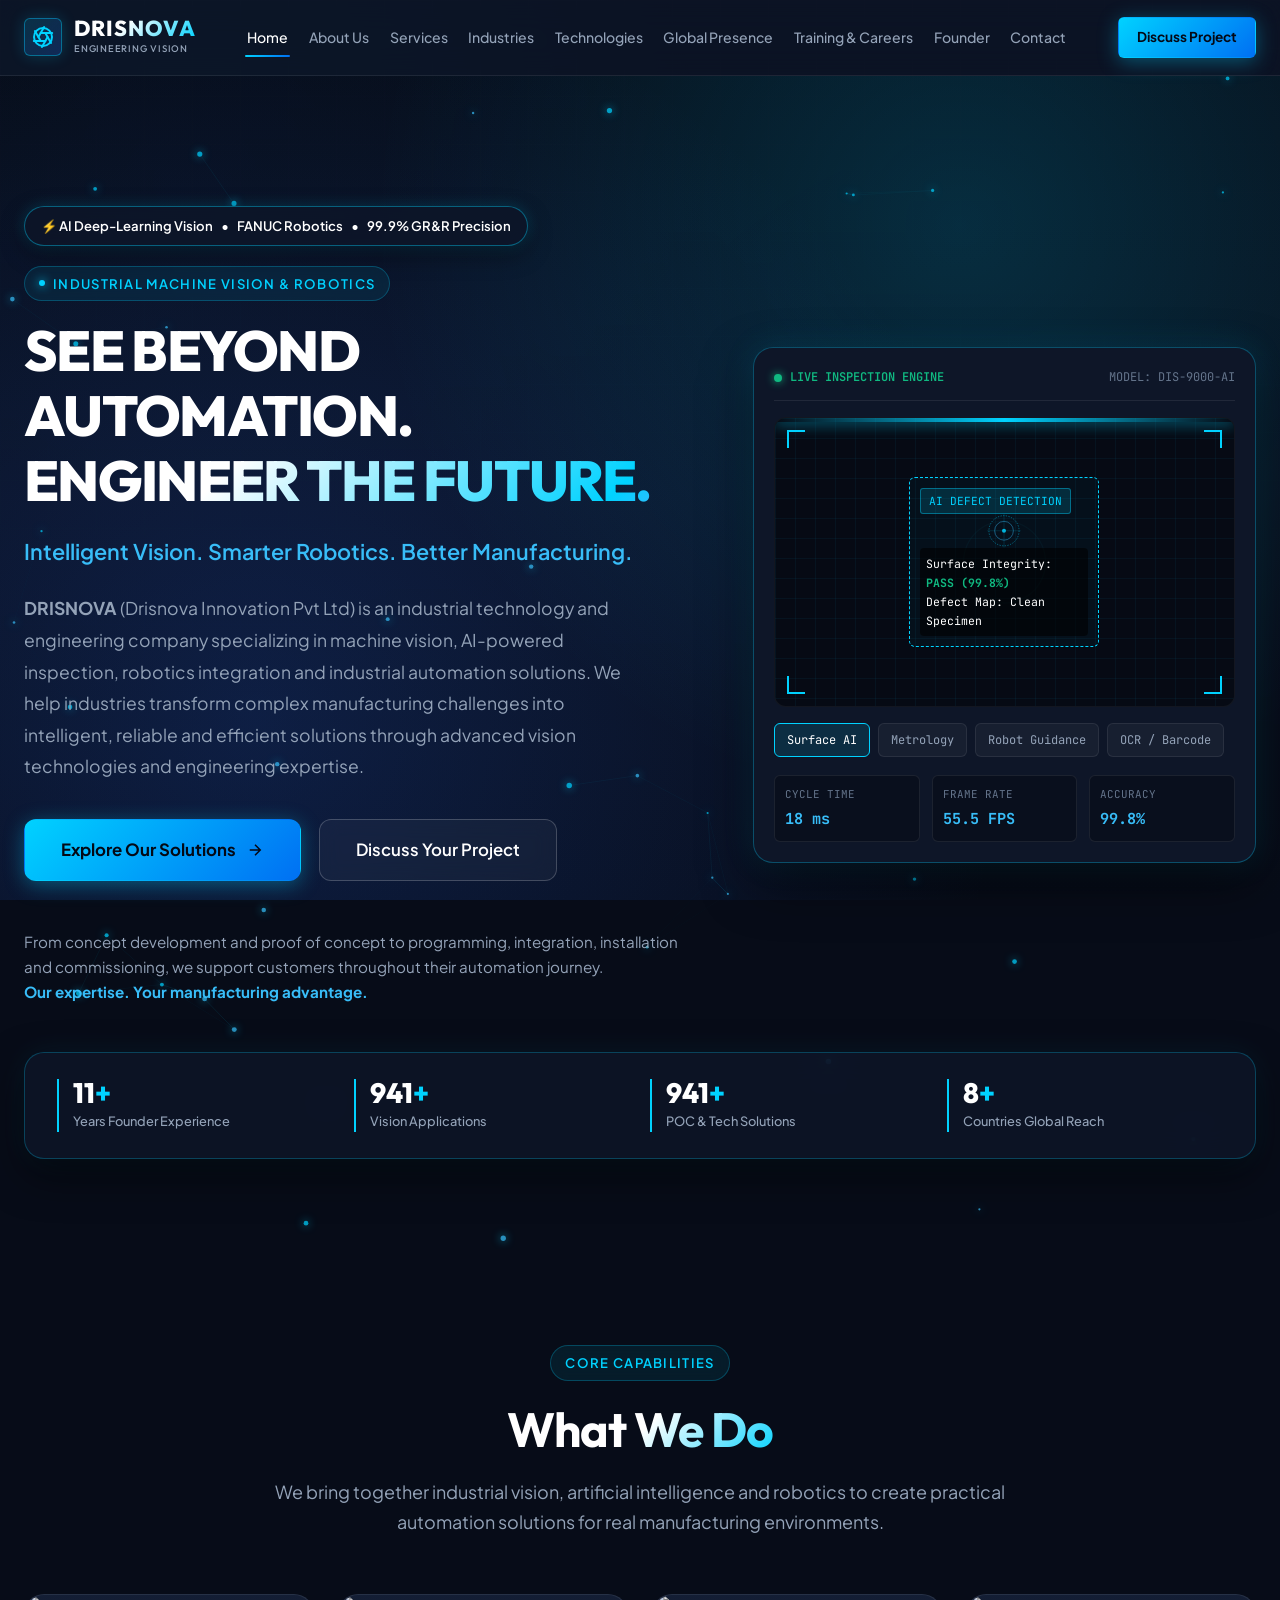
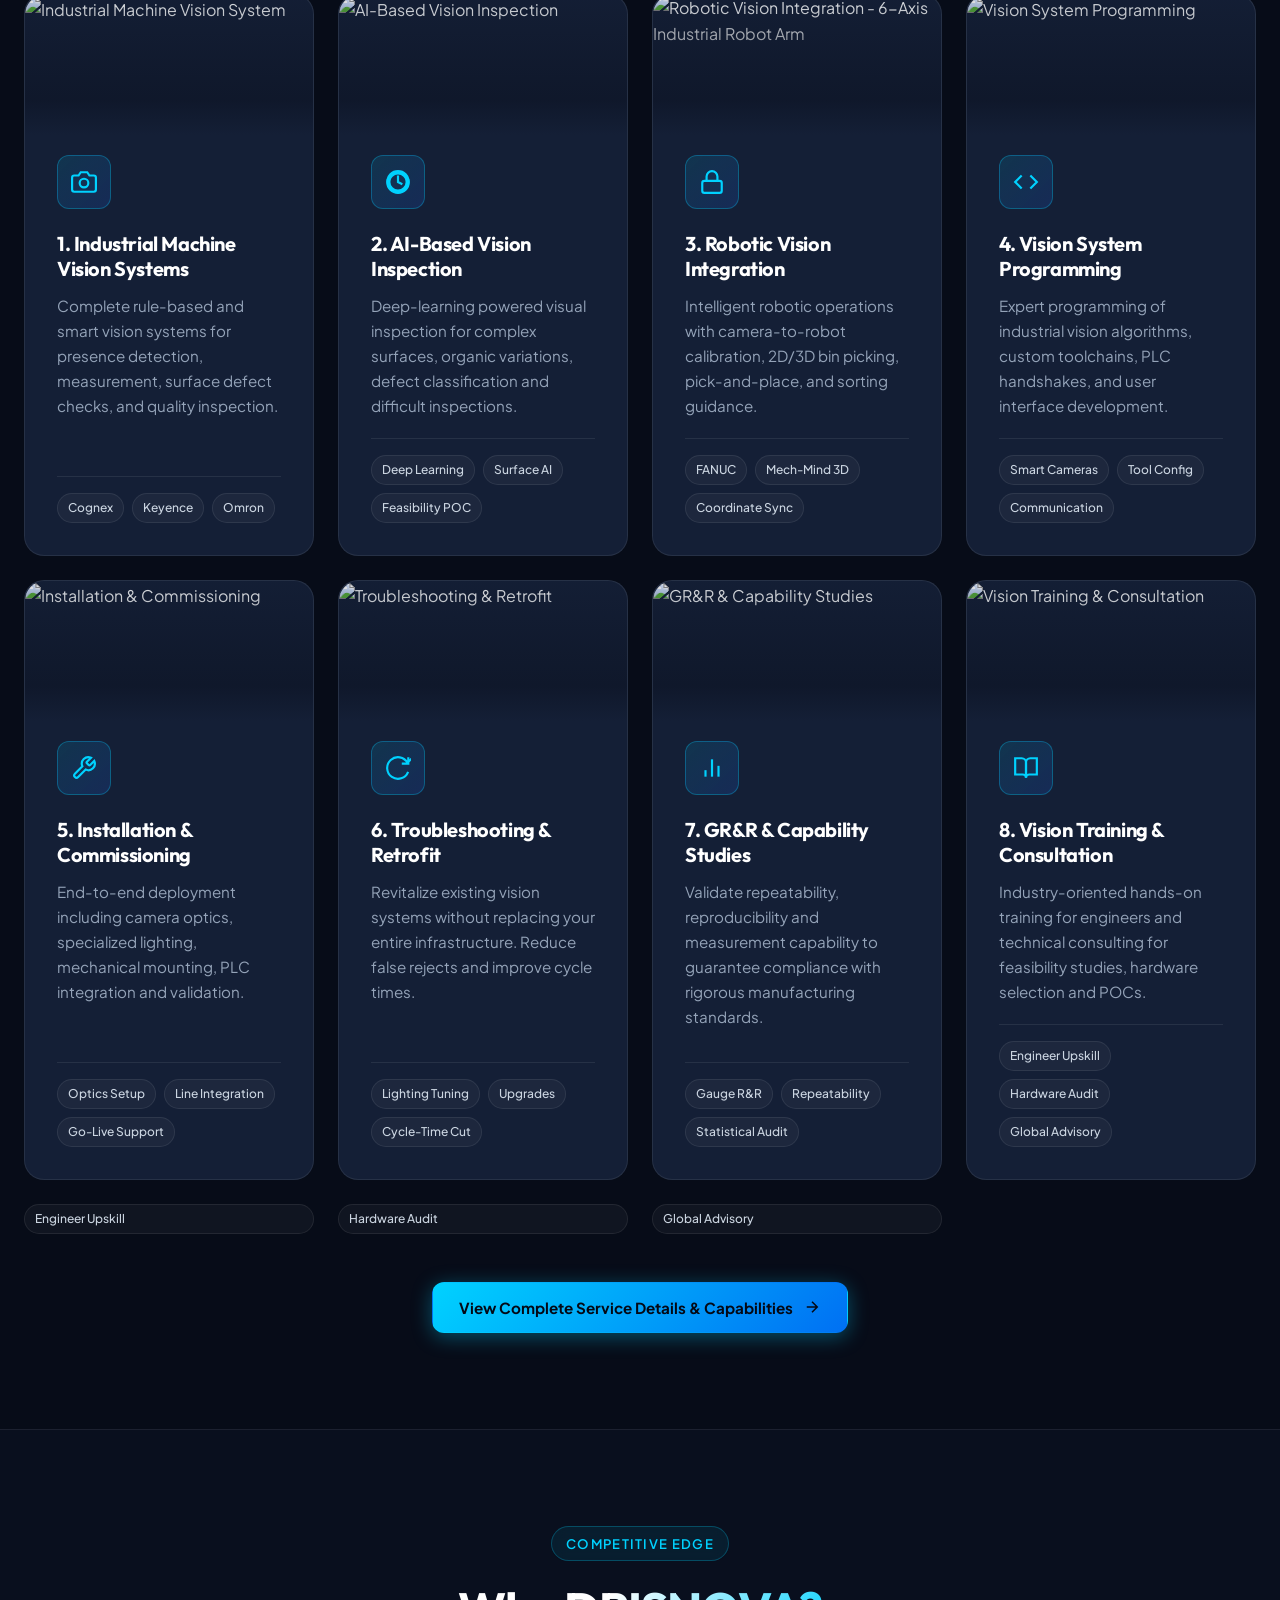
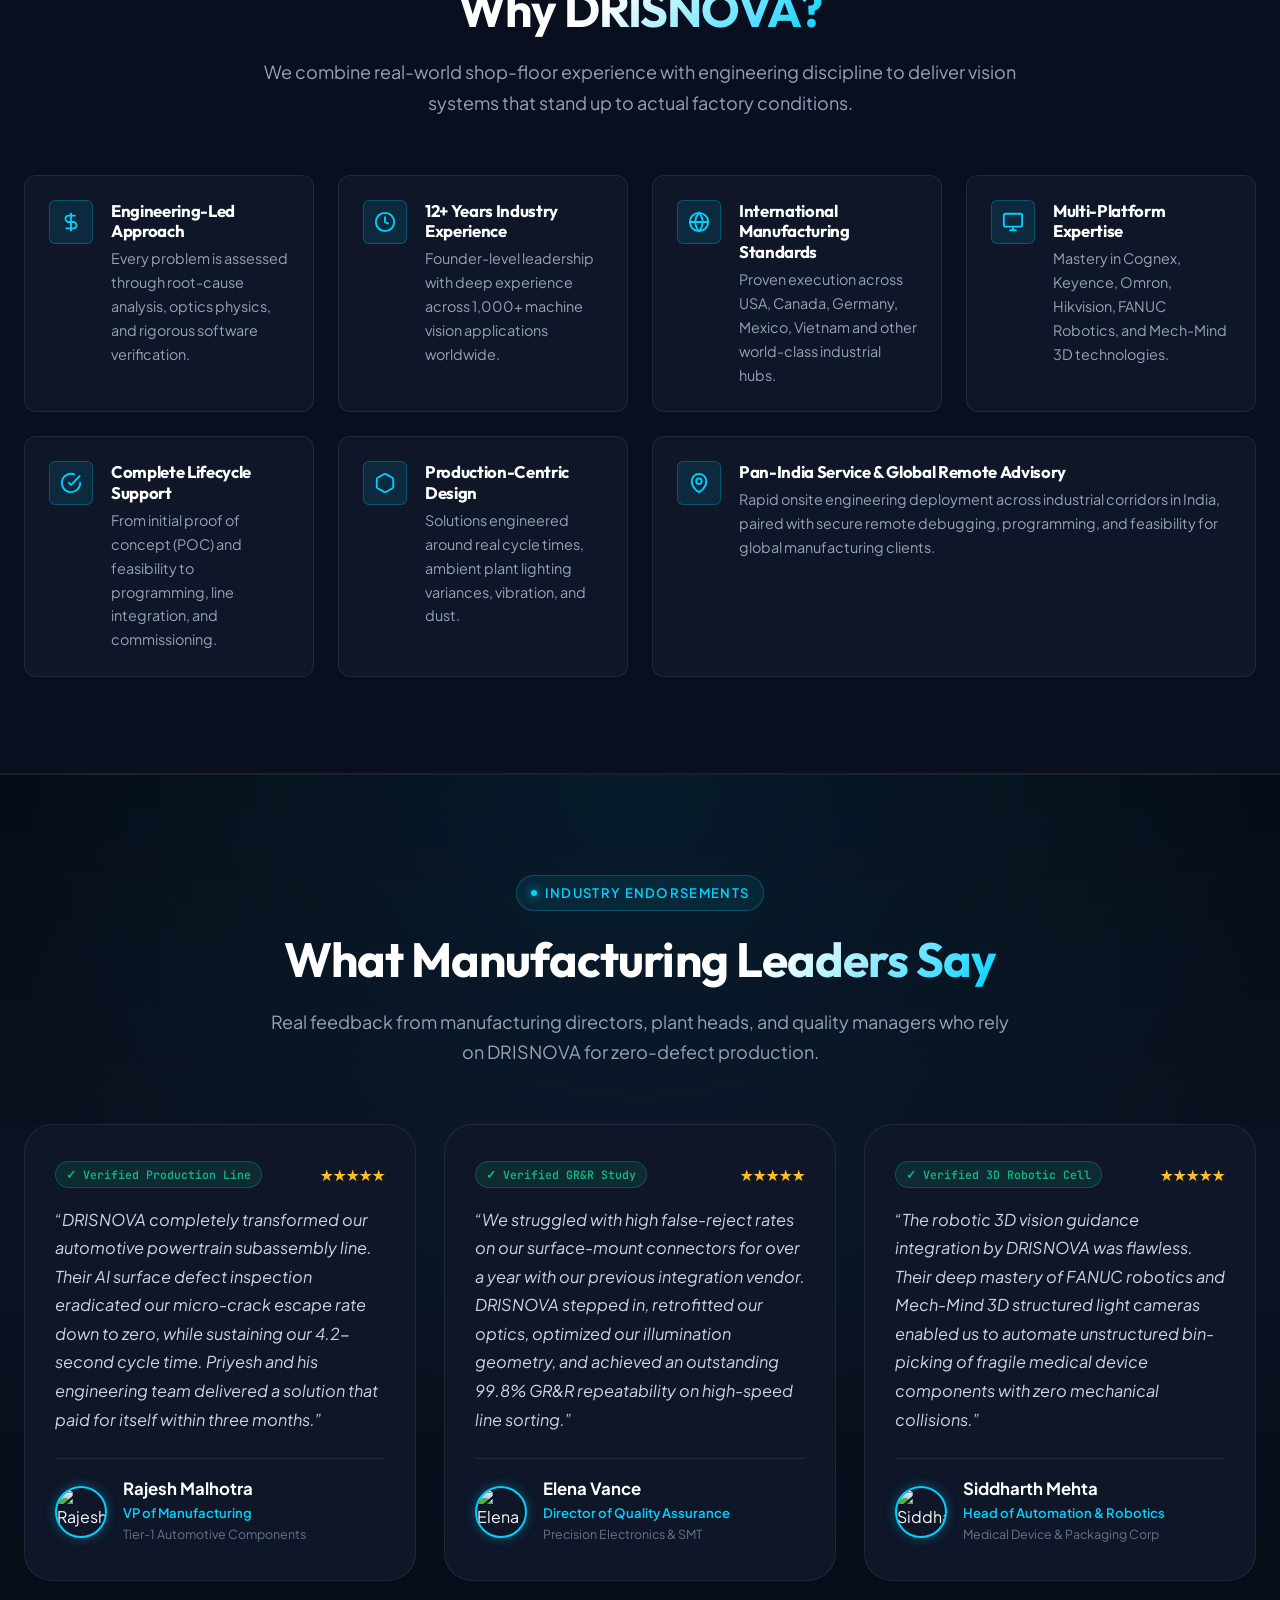
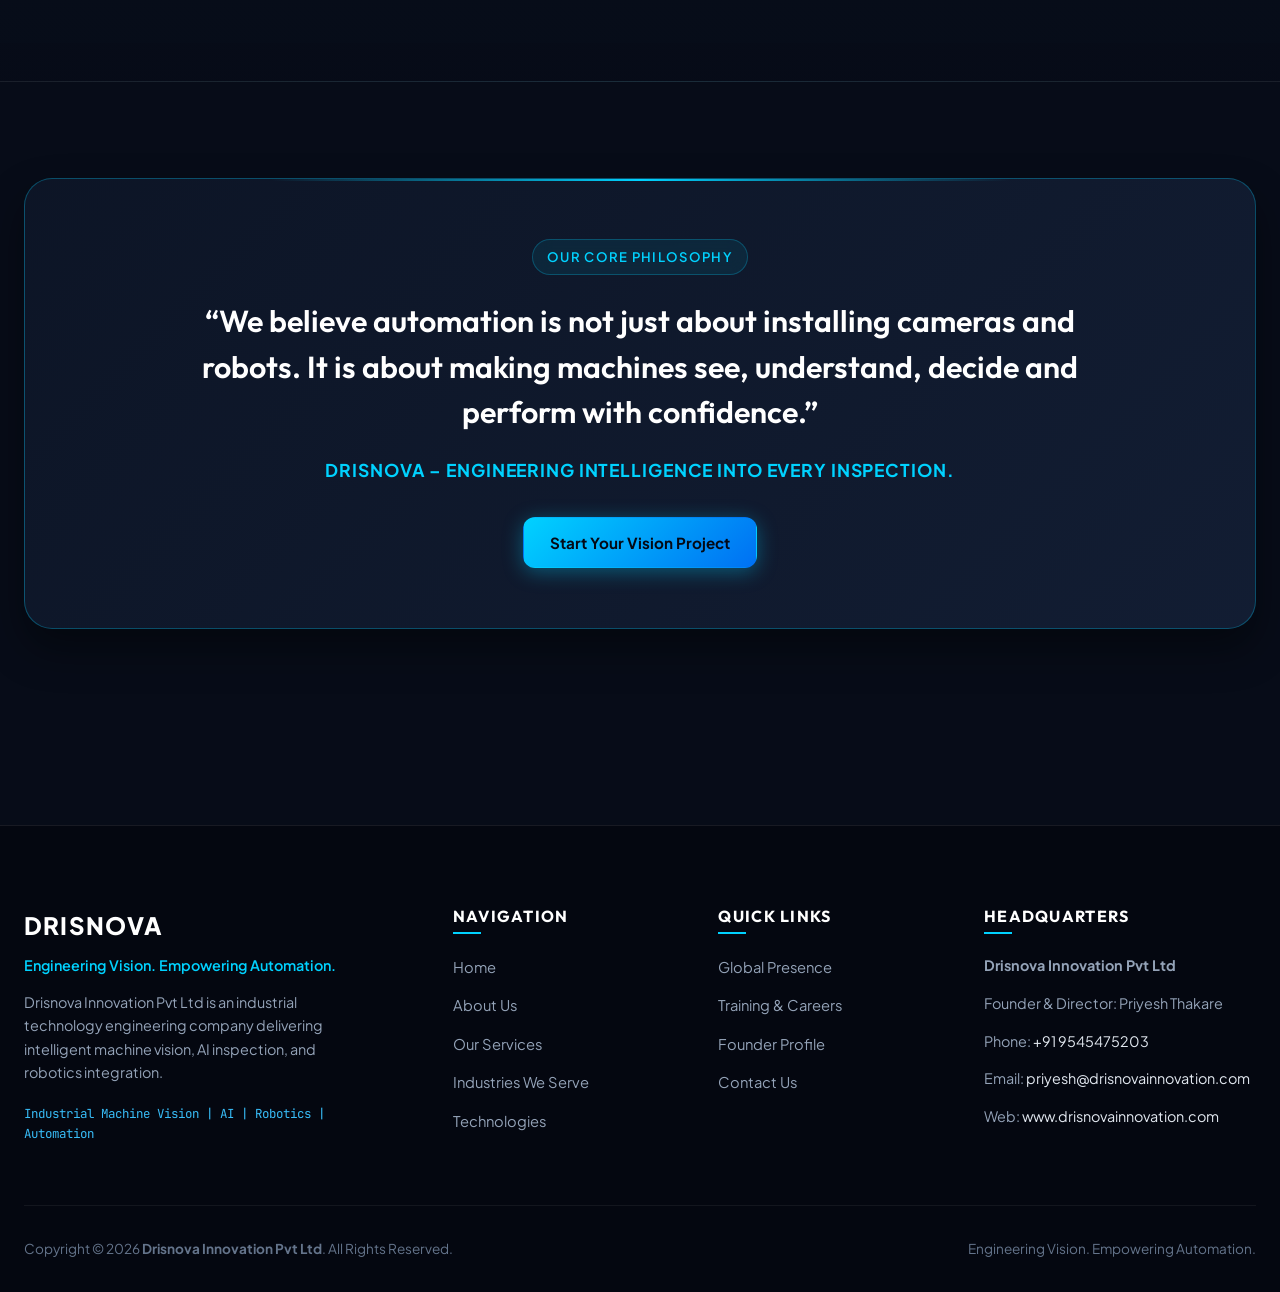
==== index.html @ d4a1c09c "Add authentic 6-axis industrial robot arm imagery to Robotic Vision Integration" ====
<!DOCTYPE html>
<html lang="en">
<head>
  <meta charset="UTF-8">
  <meta name="viewport" content="width=device-width, initial-scale=1.0">
  <title>DRISNOVA | Engineering Vision. Empowering Automation.</title>
  <meta name="description" content="DRISNOVA (Drisnova Innovation Pvt Ltd) is an industrial technology and engineering company delivering intelligent machine vision, AI-powered inspection, and robotics integration solutions.">
  <meta name="keywords" content="Industrial Machine Vision, AI Vision Inspection, Robotics Integration, Industrial Automation, Cognex, Keyence, FANUC, Mech-Mind 3D, GR&R, Drisnova">
  <link rel="stylesheet" href="css/style.css">
  <link rel="icon" type="image/svg+xml" href="data:image/svg+xml,<svg xmlns='http://www.w3.org/2000/svg' viewBox='0 0 24 24' fill='%2300d2ff'><circle cx='12' cy='12' r='4'/><path d='M12 2v3m0 14v3M2 12h3m14 0h3'/></svg>">
</head>
<body>

  <!-- ==================== SITE HEADER ==================== -->
  <header class="site-header">
    <div class="container nav-container">
      <a href="index.html" class="brand-logo" aria-label="DRISNOVA Homepage">
        <div class="brand-icon">
          <!-- Stylized Camera Aperture / Reticle SVG -->
          <svg width="24" height="24" viewBox="0 0 24 24" fill="none" stroke="currentColor" stroke-width="2" stroke-linecap="round" stroke-linejoin="round">
            <circle cx="12" cy="12" r="9"/>
            <path d="m14.31 8 5.74 9.94"/>
            <path d="M9.69 8h11.48"/>
            <path d="m7.38 12 5.74-9.94"/>
            <path d="M9.69 16 3.95 6.06"/>
            <path d="M14.31 16H2.83"/>
            <path d="m16.62 12-5.74 9.94"/>
          </svg>
        </div>
        <div class="brand-text">
          <span class="name">DRISNOVA</span>
          <span class="tagline">Engineering Vision</span>
        </div>
      </a>

      <nav class="nav-links" id="navLinks">
        <a href="index.html" class="nav-link active">Home</a>
        <a href="about.html" class="nav-link">About Us</a>
        <a href="services.html" class="nav-link">Services</a>
        <a href="industries.html" class="nav-link">Industries</a>
        <a href="technologies.html" class="nav-link">Technologies</a>
        <a href="global-presence.html" class="nav-link">Global Presence</a>
        <a href="training-careers.html" class="nav-link">Training & Careers</a>
        <a href="founder.html" class="nav-link">Founder</a>
        <a href="contact.html" class="nav-link">Contact</a>
      </nav>

      <div class="nav-actions">
        <a href="contact.html" class="btn btn-primary btn-sm">Discuss Project</a>
        <button class="mobile-menu-toggle" aria-label="Toggle navigation menu">
          <svg width="24" height="24" viewBox="0 0 24 24" fill="none" stroke="currentColor" stroke-width="2">
            <line x1="3" y1="12" x2="21" y2="12"></line>
            <line x1="3" y1="6" x2="21" y2="6"></line>
            <line x1="3" y1="18" x2="21" y2="18"></line>
          </svg>
        </button>
      </div>
    </div>
  </header>

  <!-- ==================== HERO SECTION ==================== -->
  <section class="hero-section">
    <!-- Interactive Ambient Canvas Background -->
    <canvas id="ambientCanvas" class="ambient-canvas"></canvas>

    <div class="container">
      <div class="hero-wrapper">
        <div class="hero-content">
          <div class="floating-tech-pill">
            <span>⚡ AI Deep-Learning Vision</span> &bull; <span>FANUC Robotics</span> &bull; <span>99.9% GR&R Precision</span>
          </div>

          <div class="section-badge">
            <span class="dot"></span> Industrial Machine Vision & Robotics
          </div>
          
          <h1 class="hero-lead-title">
            SEE BEYOND AUTOMATION.
            <span class="gradient-text">ENGINEER THE FUTURE.</span>
          </h1>

          <div class="hero-tagline-sub">
            Intelligent Vision. Smarter Robotics. Better Manufacturing.
          </div>

          <p class="hero-description">
            <strong>DRISNOVA</strong> (Drisnova Innovation Pvt Ltd) is an industrial technology and engineering company specializing in machine vision, AI-powered inspection, robotics integration and industrial automation solutions.
            We help industries transform complex manufacturing challenges into intelligent, reliable and efficient solutions through advanced vision technologies and engineering expertise.
          </p>

          <div class="hero-cta-group">
            <a href="services.html" class="btn btn-primary btn-lg">
              Explore Our Solutions
              <svg width="18" height="18" viewBox="0 0 24 24" fill="none" stroke="currentColor" stroke-width="2"><path d="M5 12h14M12 5l7 7-7 7"/></svg>
            </a>
            <a href="contact.html" class="btn btn-outline btn-lg">
              Discuss Your Project
            </a>
          </div>

          <p style="font-size: 0.95rem; color: #94a3b8;">
            From concept development and proof of concept to programming, integration, installation and commissioning, we support customers throughout their automation journey.
            <br><strong style="color: #38bdf8;">Our expertise. Your manufacturing advantage.</strong>
          </p>
        </div>

        <!-- Interactive Machine Vision HUD -->
        <div class="vision-hud-card">
          <div class="hud-topbar">
            <div class="hud-indicator">
              <span class="hud-blink-dot"></span> LIVE INSPECTION ENGINE
            </div>
            <div class="hud-meta">MODEL: DIS-9000-AI</div>
          </div>

          <div class="hud-viewport">
            <div class="hud-scanline"></div>
            <div class="hud-crosshair"></div>
            <div class="corner-bracket corner-tl"></div>
            <div class="corner-bracket corner-tr"></div>
            <div class="corner-bracket corner-bl"></div>
            <div class="corner-bracket corner-br"></div>

            <div class="hud-target-box" id="hudTargetBox">
              <div class="hud-target-label" id="hudTargetLabel">AI DEFECT DETECTION</div>
              
              <!-- Center Reticle Graphic -->
              <svg width="60" height="60" viewBox="0 0 100 100" style="margin: auto; opacity: 0.85;">
                <circle cx="50" cy="50" r="45" stroke="#00d2ff" stroke-width="1.5" stroke-dasharray="4 4" fill="none" />
                <circle cx="50" cy="50" r="28" stroke="#38bdf8" stroke-width="1.5" fill="none" />
                <circle cx="50" cy="50" r="6" fill="#00d2ff" />
                <line x1="50" y1="0" x2="50" y2="100" stroke="#00d2ff" stroke-width="1" stroke-opacity="0.5" />
                <line x1="0" y1="50" x2="100" y2="50" stroke="#00d2ff" stroke-width="1" stroke-opacity="0.5" />
              </svg>

              <div class="hud-target-readout" id="hudTargetReadout">
                Surface Integrity: <span class="status-pass">PASS (99.8%)</span><br>
                Defect Map: Clean Specimen
              </div>
            </div>
          </div>

          <!-- Interactive Mode Switcher -->
          <div class="hud-controls">
            <button class="hud-btn active" data-mode="defect">Surface AI</button>
            <button class="hud-btn" data-mode="dimension">Metrology</button>
            <button class="hud-btn" data-mode="robot">Robot Guidance</button>
            <button class="hud-btn" data-mode="ocr">OCR / Barcode</button>
          </div>

          <div class="hud-metrics-row">
            <div class="hud-metric-box">
              <div class="hud-metric-name">Cycle Time</div>
              <div class="hud-metric-val" id="hudMetricVal1">18 ms</div>
            </div>
            <div class="hud-metric-box">
              <div class="hud-metric-name">Frame Rate</div>
              <div class="hud-metric-val" id="hudMetricVal2">55.5 FPS</div>
            </div>
            <div class="hud-metric-box">
              <div class="hud-metric-name">Accuracy</div>
              <div class="hud-metric-val" id="hudMetricVal3">99.8%</div>
            </div>
          </div>
        </div>
      </div>

      <!-- Hero Stats Bar with Live Counter Animation -->
      <div class="hero-stats-strip">
        <div class="stat-item">
          <div class="stat-number" data-target="12" data-suffix="+">12<span>+</span></div>
          <div class="stat-label">Years Founder Experience</div>
        </div>
        <div class="stat-item">
          <div class="stat-number" data-target="1000" data-suffix="+">1000<span>+</span></div>
          <div class="stat-label">Vision Applications</div>
        </div>
        <div class="stat-item">
          <div class="stat-number" data-target="1000" data-suffix="+">1000<span>+</span></div>
          <div class="stat-label">POC & Tech Solutions</div>
        </div>
        <div class="stat-item">
          <div class="stat-number" data-target="9" data-suffix="+">9<span>+</span></div>
          <div class="stat-label">Countries Global Reach</div>
        </div>
      </div>
    </div>
  </section>

  <!-- ==================== WHAT WE DO ==================== -->
  <section class="section" id="capabilities">
    <div class="container">
      <div class="section-header text-center">
        <div class="section-badge">Core Capabilities</div>
        <h2 class="section-title">What <span class="highlight">We Do</span></h2>
        <p class="section-subtitle">
          We bring together industrial vision, artificial intelligence and robotics to create practical automation solutions for real manufacturing environments.
        </p>
      </div>

      <div class="grid-4">
        <!-- 1 -->
        <div class="card">
          <div class="card-media-banner">
            <img src="https://images.unsplash.com/photo-1581092160607-ee22621dd758?auto=format&fit=crop&w=800&q=80" alt="Industrial Machine Vision System" loading="lazy">
          </div>
          <div class="card-icon-wrapper">
            <svg width="26" height="26" viewBox="0 0 24 24" fill="none" stroke="currentColor" stroke-width="2"><path d="M23 19a2 2 0 0 1-2 2H3a2 2 0 0 1-2-2V8a2 2 0 0 1 2-2h4l2-3h6l2 3h4a2 2 0 0 1 2 2z"/><circle cx="12" cy="13" r="4"/></svg>
          </div>
          <h3 class="card-title">1. Industrial Machine Vision Systems</h3>
          <p class="card-description">
            Complete rule-based and smart vision systems for presence detection, measurement, surface defect checks, and quality inspection.
          </p>
          <div class="capability-tags">
            <span class="capability-tag">Cognex</span>
            <span class="capability-tag">Keyence</span>
            <span class="capability-tag">Omron</span>
          </div>
        </div>

        <!-- 2 -->
        <div class="card">
          <div class="card-media-banner">
            <img src="https://images.unsplash.com/photo-1518770660439-4636190af475?auto=format&fit=crop&w=800&q=80" alt="AI-Based Vision Inspection" loading="lazy">
          </div>
          <div class="card-icon-wrapper">
            <svg width="26" height="26" viewBox="0 0 24 24" fill="none" stroke="currentColor" stroke-width="2"><path d="M12 2a10 10 0 1 0 10 10A10 10 0 0 0 12 2zm0 18a8 8 0 1 1 8-8 8 8 0 0 1-8 8z"/><path d="M12 6v6l4 2"/></svg>
          </div>
          <h3 class="card-title">2. AI-Based Vision Inspection</h3>
          <p class="card-description">
            Deep-learning powered visual inspection for complex surfaces, organic variations, defect classification and difficult inspections.
          </p>
          <div class="capability-tags">
            <span class="capability-tag">Deep Learning</span>
            <span class="capability-tag">Surface AI</span>
            <span class="capability-tag">Feasibility POC</span>
          </div>
        </div>

        <!-- 3 -->
        <div class="card">
          <div class="card-media-banner">
            <img src="https://images.unsplash.com/photo-1712238107666-e3fd2d94cd05?auto=format&fit=crop&w=800&h=450&q=80" alt="Robotic Vision Integration - 6-Axis Industrial Robot Arm" loading="lazy">
          </div>
          <div class="card-icon-wrapper">
            <svg width="26" height="26" viewBox="0 0 24 24" fill="none" stroke="currentColor" stroke-width="2"><rect x="3" y="11" width="18" height="11" rx="2" ry="2"/><path d="M7 11V7a5 5 0 0 1 10 0v4"/></svg>
          </div>
          <h3 class="card-title">3. Robotic Vision Integration</h3>
          <p class="card-description">
            Intelligent robotic operations with camera-to-robot calibration, 2D/3D bin picking, pick-and-place, and sorting guidance.
          </p>
          <div class="capability-tags">
            <span class="capability-tag">FANUC</span>
            <span class="capability-tag">Mech-Mind 3D</span>
            <span class="capability-tag">Coordinate Sync</span>
          </div>
        </div>

        <!-- 4 -->
        <div class="card">
          <div class="card-media-banner">
            <img src="https://images.unsplash.com/photo-1526374965328-7f61d4dc18c5?auto=format&fit=crop&w=800&q=80" alt="Vision System Programming" loading="lazy">
          </div>
          <div class="card-icon-wrapper">
            <svg width="26" height="26" viewBox="0 0 24 24" fill="none" stroke="currentColor" stroke-width="2"><polyline points="16 18 22 12 16 6"/><polyline points="8 6 2 12 8 18"/></svg>
          </div>
          <h3 class="card-title">4. Vision System Programming</h3>
          <p class="card-description">
            Expert programming of industrial vision algorithms, custom toolchains, PLC handshakes, and user interface development.
          </p>
          <div class="capability-tags">
            <span class="capability-tag">Smart Cameras</span>
            <span class="capability-tag">Tool Config</span>
            <span class="capability-tag">Communication</span>
          </div>
        </div>

        <!-- 5 -->
        <div class="card">
          <div class="card-media-banner">
            <img src="https://images.unsplash.com/photo-1581092580497-e0d23cbdf1dc?auto=format&fit=crop&w=800&q=80" alt="Installation & Commissioning" loading="lazy">
          </div>
          <div class="card-icon-wrapper">
            <svg width="26" height="26" viewBox="0 0 24 24" fill="none" stroke="currentColor" stroke-width="2"><path d="M14.7 6.3a1 1 0 0 0 0 1.4l1.6 1.6a1 1 0 0 0 1.4 0l3.77-3.77a6 6 0 0 1-7.94 7.94l-6.91 6.91a2.12 2.12 0 0 1-3-3l6.91-6.91a6 6 0 0 1 7.94-7.94l-3.76 3.76z"/></svg>
          </div>
          <h3 class="card-title">5. Installation & Commissioning</h3>
          <p class="card-description">
            End-to-end deployment including camera optics, specialized lighting, mechanical mounting, PLC integration and validation.
          </p>
          <div class="capability-tags">
            <span class="capability-tag">Optics Setup</span>
            <span class="capability-tag">Line Integration</span>
            <span class="capability-tag">Go-Live Support</span>
          </div>
        </div>

        <!-- 6 -->
        <div class="card">
          <div class="card-media-banner">
            <img src="https://images.unsplash.com/photo-1581091226825-a6a2a5aee158?auto=format&fit=crop&w=800&q=80" alt="Troubleshooting & Retrofit" loading="lazy">
          </div>
          <div class="card-icon-wrapper">
            <svg width="26" height="26" viewBox="0 0 24 24" fill="none" stroke="currentColor" stroke-width="2"><path d="M21.5 2v6h-6M21.34 15.57a10 10 0 1 1-.57-8.38l5.67-5.67"/></svg>
          </div>
          <h3 class="card-title">6. Troubleshooting & Retrofit</h3>
          <p class="card-description">
            Revitalize existing vision systems without replacing your entire infrastructure. Reduce false rejects and improve cycle times.
          </p>
          <div class="capability-tags">
            <span class="capability-tag">Lighting Tuning</span>
            <span class="capability-tag">Upgrades</span>
            <span class="capability-tag">Cycle-Time Cut</span>
          </div>
        </div>

        <!-- 7 -->
        <div class="card">
          <div class="card-media-banner">
            <img src="https://images.unsplash.com/photo-1581092160607-ee22621dd758?auto=format&fit=crop&w=800&q=80" alt="GR&R & Capability Studies" loading="lazy">
          </div>
          <div class="card-icon-wrapper">
            <svg width="26" height="26" viewBox="0 0 24 24" fill="none" stroke="currentColor" stroke-width="2"><line x1="18" y1="20" x2="18" y2="10"/><line x1="12" y1="20" x2="12" y2="4"/><line x1="6" y1="20" x2="6" y2="14"/></svg>
          </div>
          <h3 class="card-title">7. GR&R & Capability Studies</h3>
          <p class="card-description">
            Validate repeatability, reproducibility and measurement capability to guarantee compliance with rigorous manufacturing standards.
          </p>
          <div class="capability-tags">
            <span class="capability-tag">Gauge R&R</span>
            <span class="capability-tag">Repeatability</span>
            <span class="capability-tag">Statistical Audit</span>
          </div>
        </div>

        <!-- 8 -->
        <div class="card">
          <div class="card-media-banner">
            <img src="https://images.unsplash.com/photo-1518770660439-4636190af475?auto=format&fit=crop&w=800&q=80" alt="Vision Training & Consultation" loading="lazy">
          </div>
          <div class="card-icon-wrapper">
            <svg width="26" height="26" viewBox="0 0 24 24" fill="none" stroke="currentColor" stroke-width="2"><path d="M2 3h6a4 4 0 0 1 4 4v14a3 3 0 0 0-3-3H2z"/><path d="M22 3h-6a4 4 0 0 0-4 4v14a3 3 0 0 1 3-3h7z"/></svg>
          </div>
          <h3 class="card-title">8. Vision Training & Consultation</h3>
          <p class="card-description">
            Industry-oriented hands-on training for engineers and technical consulting for feasibility studies, hardware selection and POCs.
          </p>
          <div class="capability-tags">
            <span class="capability-tag">Engineer Upskill</span>
            <span class="capability-tag">Hardware Audit</span>
            <span class="capability-tag">Global Advisory</span>
          </div>
        </div>
            <span class="capability-tag">Engineer Upskill</span>
            <span class="capability-tag">Hardware Audit</span>
            <span class="capability-tag">Global Advisory</span>
          </div>
        </div>
      </div>

      <div style="text-align: center; margin-top: 48px;">
        <a href="services.html" class="btn btn-primary">
          View Complete Service Details & Capabilities
          <svg width="18" height="18" viewBox="0 0 24 24" fill="none" stroke="currentColor" stroke-width="2"><path d="M5 12h14M12 5l7 7-7 7"/></svg>
        </a>
      </div>
    </div>
  </section>

  <!-- ==================== WHY DRISNOVA ==================== -->
  <section class="section" style="background: rgba(14, 22, 40, 0.4); border-top: 1px solid var(--border-subtle); border-bottom: 1px solid var(--border-subtle);">
    <div class="container">
      <div class="section-header text-center">
        <div class="section-badge">Competitive Edge</div>
        <h2 class="section-title">Why <span class="highlight">DRISNOVA?</span></h2>
        <p class="section-subtitle">
          We combine real-world shop-floor experience with engineering discipline to deliver vision systems that stand up to actual factory conditions.
        </p>
      </div>

      <div class="why-grid">
        <div class="why-card">
          <div class="why-icon">
            <svg width="22" height="22" viewBox="0 0 24 24" fill="none" stroke="currentColor" stroke-width="2"><path d="M12 2v20M17 5H9.5a3.5 3.5 0 0 0 0 7h5a3.5 3.5 0 0 1 0 7H6"/></svg>
          </div>
          <div class="why-content">
            <h4>Engineering-Led Approach</h4>
            <p>Every problem is assessed through root-cause analysis, optics physics, and rigorous software verification.</p>
          </div>
        </div>

        <div class="why-card">
          <div class="why-icon">
            <svg width="22" height="22" viewBox="0 0 24 24" fill="none" stroke="currentColor" stroke-width="2"><circle cx="12" cy="12" r="10"/><polyline points="12 6 12 12 16 14"/></svg>
          </div>
          <div class="why-content">
            <h4>12+ Years Industry Experience</h4>
            <p>Founder-level leadership with deep experience across 1,000+ machine vision applications worldwide.</p>
          </div>
        </div>

        <div class="why-card">
          <div class="why-icon">
            <svg width="22" height="22" viewBox="0 0 24 24" fill="none" stroke="currentColor" stroke-width="2"><circle cx="12" cy="12" r="10"/><path d="M2 12h20M12 2a15.3 15.3 0 0 1 4 10 15.3 15.3 0 0 1-4 10 15.3 15.3 0 0 1-4-10 15.3 15.3 0 0 1 4-10z"/></svg>
          </div>
          <div class="why-content">
            <h4>International Manufacturing Standards</h4>
            <p>Proven execution across USA, Canada, Germany, Mexico, Vietnam and other world-class industrial hubs.</p>
          </div>
        </div>

        <div class="why-card">
          <div class="why-icon">
            <svg width="22" height="22" viewBox="0 0 24 24" fill="none" stroke="currentColor" stroke-width="2"><rect x="2" y="3" width="20" height="14" rx="2" ry="2"/><line x1="8" y1="21" x2="16" y2="21"/><line x1="12" y1="17" x2="12" y2="21"/></svg>
          </div>
          <div class="why-content">
            <h4>Multi-Platform Expertise</h4>
            <p>Mastery in Cognex, Keyence, Omron, Hikvision, FANUC Robotics, and Mech-Mind 3D technologies.</p>
          </div>
        </div>

        <div class="why-card">
          <div class="why-icon">
            <svg width="22" height="22" viewBox="0 0 24 24" fill="none" stroke="currentColor" stroke-width="2"><path d="M22 11.08V12a10 10 0 1 1-5.93-9.14"/><polyline points="22 4 12 14.01 9 11.01"/></svg>
          </div>
          <div class="why-content">
            <h4>Complete Lifecycle Support</h4>
            <p>From initial proof of concept (POC) and feasibility to programming, line integration, and commissioning.</p>
          </div>
        </div>

        <div class="why-card">
          <div class="why-icon">
            <svg width="22" height="22" viewBox="0 0 24 24" fill="none" stroke="currentColor" stroke-width="2"><path d="M21 16V8a2 2 0 0 0-1-1.73l-7-4a2 2 0 0 0-2 0l-7 4A2 2 0 0 0 3 8v8a2 2 0 0 0 1 1.73l7 4a2 2 0 0 0 2 0l7-4A2 2 0 0 0 21 16z"/></svg>
          </div>
          <div class="why-content">
            <h4>Production-Centric Design</h4>
            <p>Solutions engineered around real cycle times, ambient plant lighting variances, vibration, and dust.</p>
          </div>
        </div>

        <div class="why-card" style="grid-column: span 2;">
          <div class="why-icon">
            <svg width="22" height="22" viewBox="0 0 24 24" fill="none" stroke="currentColor" stroke-width="2"><path d="M12 22s-8-4.5-8-11.8A8 8 0 0 1 12 2a8 8 0 0 1 8 8.2c0 7.3-8 11.8-8 11.8z"/><circle cx="12" cy="10" r="3"/></svg>
          </div>
          <div class="why-content">
            <h4>Pan-India Service & Global Remote Advisory</h4>
            <p>Rapid onsite engineering deployment across industrial corridors in India, paired with secure remote debugging, programming, and feasibility for global manufacturing clients.</p>
          </div>
        </div>
      </div>
    </div>
  </section>

  <!-- ==================== PERSON FEEDBACK & INDUSTRIAL REVIEWS ==================== -->
  <section class="testimonials-section">
    <div class="container">
      <div class="section-header text-center">
        <div class="section-badge"><span class="dot"></span> Industry Endorsements</div>
        <h2 class="section-title">What Manufacturing <span class="highlight">Leaders Say</span></h2>
        <p class="section-subtitle">
          Real feedback from manufacturing directors, plant heads, and quality managers who rely on DRISNOVA for zero-defect production.
        </p>
      </div>

      <div class="testimonials-grid">
        <!-- Testimonial 1 -->
        <div class="testimonial-card">
          <div>
            <div class="testimonial-badge-wrap">
              <span class="verified-badge">✓ Verified Production Line</span>
              <div class="testimonial-rating">★★★★★</div>
            </div>
            <p class="testimonial-quote">
              “DRISNOVA completely transformed our automotive powertrain subassembly line. Their AI surface defect inspection eradicated our micro-crack escape rate down to zero, while sustaining our 4.2-second cycle time. Priyesh and his engineering team delivered a solution that paid for itself within three months.”
            </p>
          </div>
          <div class="testimonial-client">
            <img src="https://images.unsplash.com/photo-1507003211169-0a1dd7228f2d?auto=format&fit=crop&w=200&q=80" alt="Rajesh Malhotra" class="client-avatar" loading="lazy">
            <div class="client-info">
              <div class="client-name">Rajesh Malhotra</div>
              <div class="client-role">VP of Manufacturing</div>
              <div class="client-company">Tier-1 Automotive Components</div>
            </div>
          </div>
        </div>

        <!-- Testimonial 2 -->
        <div class="testimonial-card">
          <div>
            <div class="testimonial-badge-wrap">
              <span class="verified-badge">✓ Verified GR&R Study</span>
              <div class="testimonial-rating">★★★★★</div>
            </div>
            <p class="testimonial-quote">
              “We struggled with high false-reject rates on our surface-mount connectors for over a year with our previous integration vendor. DRISNOVA stepped in, retrofitted our optics, optimized our illumination geometry, and achieved an outstanding 99.8% GR&R repeatability on high-speed line sorting.”
            </p>
          </div>
          <div class="testimonial-client">
            <img src="https://images.unsplash.com/photo-1534528741775-53994a69daeb?auto=format&fit=crop&w=200&q=80" alt="Elena Vance" class="client-avatar" loading="lazy">
            <div class="client-info">
              <div class="client-name">Elena Vance</div>
              <div class="client-role">Director of Quality Assurance</div>
              <div class="client-company">Precision Electronics & SMT</div>
            </div>
          </div>
        </div>

        <!-- Testimonial 3 -->
        <div class="testimonial-card">
          <div>
            <div class="testimonial-badge-wrap">
              <span class="verified-badge">✓ Verified 3D Robotic Cell</span>
              <div class="testimonial-rating">★★★★★</div>
            </div>
            <p class="testimonial-quote">
              “The robotic 3D vision guidance integration by DRISNOVA was flawless. Their deep mastery of FANUC robotics and Mech-Mind 3D structured light cameras enabled us to automate unstructured bin-picking of fragile medical device components with zero mechanical collisions.”
            </p>
          </div>
          <div class="testimonial-client">
            <img src="https://images.unsplash.com/photo-1500648767791-00dcc994a43e?auto=format&fit=crop&w=200&q=80" alt="Siddharth Mehta" class="client-avatar" loading="lazy">
            <div class="client-info">
              <div class="client-name">Siddharth Mehta</div>
              <div class="client-role">Head of Automation & Robotics</div>
              <div class="client-company">Medical Device & Packaging Corp</div>
            </div>
          </div>
        </div>
      </div>
    </div>
  </section>

  <!-- ==================== COMMITMENT SECTION ==================== -->
  <section class="section">
    <div class="container">
      <div class="commitment-box">
        <div class="section-badge" style="margin-bottom: 24px;">Our Core Philosophy</div>
        <blockquote class="commitment-quote">
          “We believe automation is not just about installing cameras and robots. It is about making machines see, understand, decide and perform with confidence.”
        </blockquote>
        <div class="commitment-author">
          DRISNOVA – Engineering Intelligence Into Every Inspection.
        </div>
        <div style="margin-top: 32px;">
          <a href="contact.html" class="btn btn-primary">Start Your Vision Project</a>
        </div>
      </div>
    </div>
  </section>

  <!-- ==================== SITE FOOTER ==================== -->
  <footer class="site-footer">
    <div class="container">
      <div class="footer-main-grid">
        <div class="footer-brand-summary">
          <div class="footer-brand-title">DRISNOVA</div>
          <div class="footer-brand-tagline">Engineering Vision. Empowering Automation.</div>
          <p style="font-size: 0.9rem; line-height: 1.6; margin-bottom: 20px;">
            Drisnova Innovation Pvt Ltd is an industrial technology engineering company delivering intelligent machine vision, AI inspection, and robotics integration.
          </p>
          <div style="font-family: var(--font-mono); font-size: 0.78rem; color: #38bdf8;">
            Industrial Machine Vision | AI | Robotics | Automation
          </div>
        </div>

        <div>
          <h4 class="footer-col-title">Navigation</h4>
          <ul class="footer-links-list">
            <li><a href="index.html" class="footer-link">Home</a></li>
            <li><a href="about.html" class="footer-link">About Us</a></li>
            <li><a href="services.html" class="footer-link">Our Services</a></li>
            <li><a href="industries.html" class="footer-link">Industries We Serve</a></li>
            <li><a href="technologies.html" class="footer-link">Technologies</a></li>
          </ul>
        </div>

        <div>
          <h4 class="footer-col-title">Quick Links</h4>
          <ul class="footer-links-list">
            <li><a href="global-presence.html" class="footer-link">Global Presence</a></li>
            <li><a href="training-careers.html" class="footer-link">Training & Careers</a></li>
            <li><a href="founder.html" class="footer-link">Founder Profile</a></li>
            <li><a href="contact.html" class="footer-link">Contact Us</a></li>
          </ul>
        </div>

        <div>
          <h4 class="footer-col-title">Headquarters</h4>
          <div class="footer-contact-items">
            <p><strong>Drisnova Innovation Pvt Ltd</strong></p>
            <p>Founder & Director: Priyesh Thakare</p>
            <p>Phone: <a href="tel:+919545475203">+91 9545475203</a></p>
            <p>Email: <a href="mailto:priyesh@drisnovainnovation.com">priyesh@drisnovainnovation.com</a></p>
            <p>Web: <a href="http://www.drisnovainnovation.com" target="_blank" rel="noopener">www.drisnovainnovation.com</a></p>
          </div>
        </div>
      </div>

      <div class="footer-bottom">
        <div>
          Copyright &copy; 2026 <strong>Drisnova Innovation Pvt Ltd</strong>. All Rights Reserved.
        </div>
        <div>
          Engineering Vision. Empowering Automation.
        </div>
      </div>
    </div>
  </footer>

  <script src="js/main.js"></script>
</body>
</html>
---- css/style.css ----
/* ===================================================================
   DRISNOVA INNOVATION PVT LTD - OFFICIAL DESIGN SYSTEM & STYLESHEET
   Tagline: Engineering Vision. Empowering Automation.
   =================================================================== */

@import url('https://fonts.googleapis.com/css2?family=Outfit:wght@400;500;600;700;800&family=Plus+Jakarta+Sans:wght@300;400;500;600;700&family=JetBrains+Mono:wght@400;500;600&display=swap');

:root {
  /* Color Palette */
  --bg-dark: #070c18;
  --bg-surface: #0e1628;
  --bg-card: #141f36;
  --bg-card-hover: #1c2b4a;
  --bg-glass: rgba(14, 22, 40, 0.75);
  
  --primary: #0070f3;
  --primary-light: #38bdf8;
  --accent-cyan: #00d2ff;
  --accent-blue: #2563eb;
  --accent-purple: #7928ca;
  --accent-glow: rgba(0, 210, 255, 0.35);

  --text-main: #f8fafc;
  --text-muted: #94a3b8;
  --text-dim: #64748b;
  --text-highlight: #38bdf8;

  --border-subtle: rgba(255, 255, 255, 0.08);
  --border-glow: rgba(0, 210, 255, 0.3);
  
  --success: #10b981;
  --success-glow: rgba(16, 185, 129, 0.2);
  --warning: #f59e0b;
  --danger: #ef4444;

  /* Typography */
  --font-heading: 'Outfit', -apple-system, BlinkMacSystemFont, sans-serif;
  --font-body: 'Plus Jakarta Sans', -apple-system, BlinkMacSystemFont, sans-serif;
  --font-mono: 'JetBrains Mono', monospace;

  /* Layout */
  --container-max: 1360px;
  --header-height: 76px;
  --radius-sm: 6px;
  --radius-md: 12px;
  --radius-lg: 20px;
  --radius-xl: 28px;
  
  /* Transitions */
  --transition-fast: 0.18s ease;
  --transition-normal: 0.28s cubic-bezier(0.16, 1, 0.3, 1);
  --transition-slow: 0.5s cubic-bezier(0.16, 1, 0.3, 1);
}

/* Base & Reset */
*, *::before, *::after {
  box-sizing: border-box;
  margin: 0;
  padding: 0;
}

html {
  scroll-behavior: smooth;
  font-size: 16px;
  -webkit-text-size-adjust: 100%;
}

body {
  background-color: var(--bg-dark);
  color: var(--text-main);
  font-family: var(--font-body);
  line-height: 1.65;
  overflow-x: hidden;
  position: relative;
  min-height: 100vh;
}

/* Background Grid & Ambient Lighting */
body::before {
  content: '';
  position: fixed;
  inset: 0;
  background-image: 
    radial-gradient(circle at 15% 20%, rgba(0, 210, 255, 0.08) 0%, transparent 40%),
    radial-gradient(circle at 85% 75%, rgba(37, 99, 235, 0.08) 0%, transparent 45%),
    linear-gradient(rgba(255, 255, 255, 0.02) 1px, transparent 1px),
    linear-gradient(90deg, rgba(255, 255, 255, 0.02) 1px, transparent 1px);
  background-size: 100% 100%, 100% 100%, 48px 48px, 48px 48px;
  pointer-events: none;
  z-index: -1;
}

/* Typography Helpers */
h1, h2, h3, h4, h5, h6 {
  font-family: var(--font-heading);
  font-weight: 700;
  color: #fff;
  line-height: 1.25;
  letter-spacing: -0.02em;
}

p {
  color: var(--text-muted);
}

a {
  color: inherit;
  text-decoration: none;
  transition: color var(--transition-fast);
}

img, svg {
  vertical-align: middle;
  max-width: 100%;
}

ul {
  list-style: none;
}

/* Layout Utilities */
.container {
  width: 100%;
  max-width: var(--container-max);
  margin-left: auto;
  margin-right: auto;
  padding-left: 24px;
  padding-right: 24px;
}

.section {
  padding: 96px 0;
  position: relative;
}

.section-tight {
  padding: 60px 0;
}

.text-center { text-align: center; }
.text-left { text-align: left; }
.text-right { text-align: right; }

/* Section Header */
.section-header {
  margin-bottom: 56px;
}

.section-header.text-center {
  max-width: 760px;
  margin-left: auto;
  margin-right: auto;
}

.section-badge {
  display: inline-flex;
  align-items: center;
  gap: 8px;
  font-size: 0.82rem;
  font-weight: 600;
  text-transform: uppercase;
  letter-spacing: 0.1em;
  color: var(--accent-cyan);
  background: rgba(0, 210, 255, 0.08);
  border: 1px solid rgba(0, 210, 255, 0.25);
  padding: 6px 14px;
  border-radius: 999px;
  margin-bottom: 18px;
  backdrop-filter: blur(8px);
}

.section-badge .dot {
  width: 6px;
  height: 6px;
  border-radius: 50%;
  background: var(--accent-cyan);
  box-shadow: 0 0 10px var(--accent-cyan);
  animation: pulse-dot 2s infinite;
}

@keyframes pulse-dot {
  0%, 100% { opacity: 1; transform: scale(1); }
  50% { opacity: 0.4; transform: scale(0.85); }
}

.section-title {
  font-size: clamp(2rem, 3.8vw, 3rem);
  margin-bottom: 18px;
  color: #fff;
}

.section-title span.highlight {
  background: linear-gradient(135deg, #fff 20%, var(--accent-cyan) 100%);
  -webkit-background-clip: text;
  -webkit-text-fill-color: transparent;
}

.section-subtitle {
  font-size: 1.125rem;
  color: var(--text-muted);
  line-height: 1.7;
}

/* Grids */
.grid-2 {
  display: grid;
  grid-template-columns: repeat(2, 1fr);
  gap: 32px;
}

.grid-3 {
  display: grid;
  grid-template-columns: repeat(3, 1fr);
  gap: 28px;
}

.grid-4 {
  display: grid;
  grid-template-columns: repeat(4, 1fr);
  gap: 24px;
}

/* ===================================================================
   HEADER & NAVIGATION
   =================================================================== */
.site-header {
  position: sticky;
  top: 0;
  height: var(--header-height);
  background: var(--bg-glass);
  backdrop-filter: blur(16px);
  -webkit-backdrop-filter: blur(16px);
  border-bottom: 1px solid var(--border-subtle);
  z-index: 1000;
  display: flex;
  align-items: center;
  transition: all var(--transition-normal);
}

.site-header.scrolled {
  background: rgba(7, 12, 24, 0.95);
  box-shadow: 0 10px 30px rgba(0, 0, 0, 0.4);
  border-bottom-color: rgba(0, 210, 255, 0.15);
}

.nav-container {
  display: flex;
  align-items: center;
  justify-content: space-between;
  width: 100%;
  gap: 20px;
}

.brand-logo {
  display: flex;
  align-items: center;
  gap: 12px;
  font-family: var(--font-heading);
  font-weight: 800;
  font-size: 1.5rem;
  letter-spacing: -0.01em;
  color: #fff;
  flex-shrink: 0;
  text-decoration: none;
}

.brand-icon {
  width: 38px;
  height: 38px;
  display: flex;
  align-items: center;
  justify-content: center;
  background: linear-gradient(135deg, rgba(0, 210, 255, 0.15), rgba(37, 99, 235, 0.25));
  border: 1px solid rgba(0, 210, 255, 0.4);
  border-radius: var(--radius-sm);
  color: var(--accent-cyan);
  box-shadow: 0 0 15px rgba(0, 210, 255, 0.2);
  flex-shrink: 0;
}

.brand-text {
  display: flex;
  flex-direction: column;
}

.brand-text .name {
  line-height: 1;
  font-size: 1.35rem;
  font-weight: 800;
  letter-spacing: 0.05em;
  background: linear-gradient(135deg, #ffffff 40%, var(--accent-cyan) 100%);
  -webkit-background-clip: text;
  -webkit-text-fill-color: transparent;
}

.brand-text .tagline {
  font-size: 0.6rem;
  color: var(--text-muted);
  letter-spacing: 0.08em;
  text-transform: uppercase;
  font-weight: 500;
  margin-top: 2px;
}

.nav-links {
  display: flex;
  align-items: center;
  gap: clamp(10px, 1.3vw, 22px);
  margin: 0 auto;
}

.nav-link {
  font-size: 0.88rem;
  font-weight: 500;
  color: var(--text-muted);
  padding: 6px 2px;
  position: relative;
  white-space: nowrap; /* Strictly prevent awkward wrapping on desktop */
  transition: color var(--transition-fast);
}

.nav-link:hover,
.nav-link.active {
  color: #fff;
}

.nav-link::after {
  content: '';
  position: absolute;
  bottom: -2px;
  left: 0;
  width: 0%;
  height: 2px;
  background: linear-gradient(90deg, var(--accent-cyan), var(--primary));
  transition: width var(--transition-normal);
  border-radius: 2px;
}

.nav-link:hover::after,
.nav-link.active::after {
  width: 100%;
}

.nav-actions {
  display: flex;
  align-items: center;
  gap: 16px;
  flex-shrink: 0;
}

/* Strictly hide mobile drawer CTA and bottom action bar on desktop */
.mobile-drawer-cta {
  display: none !important;
}

.mobile-bottom-bar {
  display: none !important;
}

.mobile-menu-toggle {
  display: none;
  background: transparent;
  border: 1px solid var(--border-subtle);
  border-radius: var(--radius-sm);
  padding: 8px;
  color: #fff;
  cursor: pointer;
  transition: all var(--transition-fast);
}

.mobile-menu-toggle:hover {
  background: var(--bg-card);
  border-color: var(--accent-cyan);
}

/* ===================================================================
   BUTTONS
   =================================================================== */
.btn {
  display: inline-flex;
  align-items: center;
  justify-content: center;
  gap: 10px;
  font-family: var(--font-body);
  font-size: 0.95rem;
  font-weight: 600;
  padding: 12px 26px;
  border-radius: var(--radius-md);
  border: 1px solid transparent;
  cursor: pointer;
  transition: all var(--transition-normal);
  text-align: center;
  white-space: nowrap;
}

.btn-primary {
  background: linear-gradient(135deg, var(--accent-cyan) 0%, var(--primary) 100%);
  color: #040915;
  font-weight: 700;
  box-shadow: 0 4px 20px rgba(0, 210, 255, 0.35);
}

.btn-primary:hover {
  transform: translateY(-2px);
  box-shadow: 0 8px 25px rgba(0, 210, 255, 0.5);
  color: #000;
}

.btn-outline {
  background: rgba(255, 255, 255, 0.04);
  color: #fff;
  border-color: rgba(255, 255, 255, 0.2);
  backdrop-filter: blur(10px);
}

.btn-outline:hover {
  border-color: var(--accent-cyan);
  background: rgba(0, 210, 255, 0.08);
  color: var(--accent-cyan);
  transform: translateY(-2px);
}

.btn-sm {
  padding: 8px 18px;
  font-size: 0.85rem;
  border-radius: var(--radius-sm);
}

.btn-lg {
  padding: 16px 36px;
  font-size: 1.05rem;
  border-radius: var(--radius-md);
}

/* ===================================================================
   HERO SECTION - CINEMATIC INDUSTRIAL BACKGROUND & AMBIENT EFFECTS
   =================================================================== */
.hero-section {
  padding: 130px 0 90px 0;
  position: relative;
  overflow: hidden;
  background-image: 
    radial-gradient(circle at 75% 25%, rgba(0, 210, 255, 0.16) 0%, transparent 50%),
    radial-gradient(circle at 20% 80%, rgba(37, 99, 235, 0.2) 0%, transparent 60%),
    linear-gradient(180deg, rgba(7, 12, 24, 0.88) 0%, rgba(10, 16, 30, 0.94) 55%, #070c18 100%),
    url('https://images.unsplash.com/photo-1581091226825-a6a2a5aee158?auto=format&fit=crop&w=1920&q=80');
  background-size: cover;
  background-position: center;
  background-attachment: fixed;
}

/* Ambient Canvas Particle Overlay */
.ambient-canvas {
  position: absolute;
  top: 0;
  left: 0;
  width: 100%;
  height: 100%;
  pointer-events: none;
  z-index: 1;
}

.hero-wrapper {
  position: relative;
  z-index: 2;
  display: grid;
  grid-template-columns: 1.15fr 0.85fr;
  gap: 48px;
  align-items: center;
}

/* Floating Technology Badge */
.floating-tech-pill {
  display: inline-flex;
  align-items: center;
  gap: 8px;
  background: rgba(14, 22, 40, 0.85);
  border: 1px solid rgba(0, 210, 255, 0.4);
  box-shadow: 0 8px 24px rgba(0, 0, 0, 0.4), 0 0 15px rgba(0, 210, 255, 0.2);
  padding: 8px 16px;
  border-radius: 999px;
  font-size: 0.82rem;
  font-weight: 600;
  color: #fff;
  margin-bottom: 20px;
  backdrop-filter: blur(10px);
  animation: float-badge 4s ease-in-out infinite;
}

@keyframes float-badge {
  0%, 100% { transform: translateY(0px); }
  50% { transform: translateY(-7px); }
}

.hero-lead-title {
  font-size: clamp(2.4rem, 4.4vw, 3.8rem);
  font-weight: 800;
  line-height: 1.15;
  margin-bottom: 20px;
  letter-spacing: -0.03em;
}

.hero-lead-title .gradient-text {
  background: linear-gradient(135deg, #ffffff 30%, var(--accent-cyan) 85%, #60a5fa 100%);
  -webkit-background-clip: text;
  -webkit-text-fill-color: transparent;
  display: block;
}

.hero-tagline-sub {
  font-size: 1.35rem;
  font-weight: 600;
  color: var(--text-highlight);
  margin-bottom: 24px;
}

.hero-description {
  font-size: 1.1rem;
  line-height: 1.8;
  color: var(--text-muted);
  margin-bottom: 36px;
  max-width: 620px;
}

.hero-cta-group {
  display: flex;
  align-items: center;
  gap: 18px;
  flex-wrap: wrap;
  margin-bottom: 48px;
}

/* Hero Stats Bar with Glass & Glow */
.hero-stats-strip {
  position: relative;
  z-index: 2;
  display: grid;
  grid-template-columns: repeat(4, 1fr);
  gap: 20px;
  padding: 26px 32px;
  background: rgba(14, 22, 40, 0.8);
  backdrop-filter: blur(16px);
  -webkit-backdrop-filter: blur(16px);
  border: 1px solid rgba(0, 210, 255, 0.25);
  box-shadow: 0 16px 40px rgba(0, 0, 0, 0.5), 0 0 30px rgba(0, 210, 255, 0.08);
  border-radius: var(--radius-lg);
  margin-top: 48px;
}

.stat-item {
  text-align: left;
  border-left: 2px solid var(--accent-cyan);
  padding-left: 14px;
}

.stat-number {
  font-family: var(--font-heading);
  font-size: 1.75rem;
  font-weight: 800;
  color: #fff;
  line-height: 1;
  margin-bottom: 4px;
}

.stat-number span {
  color: var(--accent-cyan);
}

.stat-label {
  font-size: 0.8rem;
  color: var(--text-muted);
  font-weight: 500;
}

/* ===================================================================
   INTERACTIVE VISION SIMULATOR (HUD)
   =================================================================== */
.vision-hud-card {
  position: relative;
  background: var(--bg-surface);
  border: 1px solid var(--border-glow);
  border-radius: var(--radius-lg);
  padding: 20px;
  box-shadow: 0 20px 50px rgba(0, 0, 0, 0.5), 0 0 30px rgba(0, 210, 255, 0.15);
  overflow: hidden;
}

.hud-topbar {
  display: flex;
  justify-content: space-between;
  align-items: center;
  border-bottom: 1px solid var(--border-subtle);
  padding-bottom: 12px;
  margin-bottom: 16px;
  font-family: var(--font-mono);
  font-size: 0.75rem;
}

.hud-indicator {
  display: flex;
  align-items: center;
  gap: 8px;
  color: var(--success);
  font-weight: 600;
}

.hud-blink-dot {
  width: 8px;
  height: 8px;
  background: var(--success);
  border-radius: 50%;
  box-shadow: 0 0 8px var(--success);
  animation: pulse-dot 1s infinite;
}

.hud-meta {
  color: var(--text-dim);
}

.hud-viewport {
  position: relative;
  height: 290px;
  background: #060a14;
  border-radius: var(--radius-md);
  overflow: hidden;
  border: 1px solid rgba(255, 255, 255, 0.05);
  display: flex;
  align-items: center;
  justify-content: center;
}

/* HUD Scanning Beam Animation */
.hud-scanline {
  position: absolute;
  top: 0;
  left: 0;
  right: 0;
  height: 4px;
  background: linear-gradient(90deg, transparent, var(--accent-cyan), transparent);
  box-shadow: 0 0 15px var(--accent-cyan);
  animation: scan-vertical 3s infinite ease-in-out alternate;
  z-index: 10;
}

@keyframes scan-vertical {
  0% { top: 0%; opacity: 0.3; }
  50% { opacity: 1; }
  100% { top: 96%; opacity: 0.4; }
}

.hud-crosshair {
  position: absolute;
  inset: 0;
  pointer-events: none;
  background-image: 
    radial-gradient(circle at center, transparent 40px, rgba(0, 210, 255, 0.04) 41px, transparent 42px),
    linear-gradient(rgba(0, 210, 255, 0.05) 1px, transparent 1px),
    linear-gradient(90deg, rgba(0, 210, 255, 0.05) 1px, transparent 1px);
  background-size: 100% 100%, 20px 20px, 20px 20px;
}

/* Corner Reticles */
.corner-bracket {
  position: absolute;
  width: 18px;
  height: 18px;
  border: 2px solid var(--accent-cyan);
  pointer-events: none;
}
.corner-tl { top: 12px; left: 12px; border-right: none; border-bottom: none; }
.corner-tr { top: 12px; right: 12px; border-left: none; border-bottom: none; }
.corner-bl { bottom: 12px; left: 12px; border-right: none; border-top: none; }
.corner-br { bottom: 12px; right: 12px; border-left: none; border-top: none; }

/* Interactive Bounding Box on Workpiece */
.hud-target-box {
  width: 190px;
  height: 170px;
  border: 1.5px dashed var(--accent-cyan);
  position: relative;
  display: flex;
  flex-direction: column;
  justify-content: space-between;
  padding: 10px;
  background: rgba(0, 210, 255, 0.03);
  border-radius: var(--radius-sm);
  transition: all var(--transition-normal);
}

.hud-target-label {
  font-family: var(--font-mono);
  font-size: 0.7rem;
  background: rgba(0, 210, 255, 0.15);
  color: var(--accent-cyan);
  padding: 3px 8px;
  border-radius: 3px;
  width: fit-content;
  border: 1px solid rgba(0, 210, 255, 0.4);
}

.hud-target-readout {
  font-family: var(--font-mono);
  font-size: 0.72rem;
  color: #fff;
  background: rgba(0, 0, 0, 0.6);
  padding: 6px;
  border-radius: 4px;
}

.hud-target-readout .status-pass {
  color: var(--success);
  font-weight: 700;
}

/* HUD Control Pills */
.hud-controls {
  display: flex;
  gap: 8px;
  margin-top: 16px;
  overflow-x: auto;
  padding-bottom: 4px;
}

.hud-btn {
  background: rgba(255, 255, 255, 0.04);
  border: 1px solid var(--border-subtle);
  color: var(--text-muted);
  font-family: var(--font-mono);
  font-size: 0.75rem;
  padding: 8px 12px;
  border-radius: var(--radius-sm);
  cursor: pointer;
  white-space: nowrap;
  transition: all var(--transition-fast);
}

.hud-btn:hover,
.hud-btn.active {
  background: rgba(0, 210, 255, 0.12);
  border-color: var(--accent-cyan);
  color: #fff;
}

.hud-metrics-row {
  display: grid;
  grid-template-columns: repeat(3, 1fr);
  gap: 12px;
  margin-top: 14px;
  font-family: var(--font-mono);
}

.hud-metric-box {
  background: #090f1d;
  padding: 10px;
  border-radius: var(--radius-sm);
  border: 1px solid var(--border-subtle);
}

.hud-metric-name {
  font-size: 0.68rem;
  color: var(--text-dim);
  text-transform: uppercase;
}

.hud-metric-val {
  font-size: 0.95rem;
  font-weight: 700;
  color: var(--text-highlight);
  margin-top: 2px;
}

/* ===================================================================
   CARDS & CONTAINERS
   =================================================================== */
.card {
  background: var(--bg-card);
  border: 1px solid var(--border-subtle);
  border-radius: var(--radius-lg);
  padding: 32px;
  position: relative;
  transition: all var(--transition-normal);
  display: flex;
  flex-direction: column;
}

.card:hover {
  transform: translateY(-5px);
  border-color: var(--border-glow);
  box-shadow: 0 16px 36px rgba(0, 0, 0, 0.3), 0 0 20px rgba(0, 210, 255, 0.08);
}

.card-icon-wrapper {
  width: 54px;
  height: 54px;
  border-radius: var(--radius-md);
  background: linear-gradient(135deg, rgba(0, 210, 255, 0.12), rgba(37, 99, 235, 0.18));
  border: 1px solid rgba(0, 210, 255, 0.3);
  display: flex;
  align-items: center;
  justify-content: center;
  color: var(--accent-cyan);
  margin-bottom: 22px;
  flex-shrink: 0;
  transition: all var(--transition-normal);
}

.card:hover .card-icon-wrapper {
  background: linear-gradient(135deg, var(--accent-cyan), var(--primary));
  color: #050a17;
  box-shadow: 0 0 20px rgba(0, 210, 255, 0.5);
  transform: scale(1.05);
}

.card-title {
  font-size: 1.25rem;
  margin-bottom: 12px;
  color: #fff;
}

.card-description {
  font-size: 0.95rem;
  line-height: 1.65;
  color: var(--text-muted);
  margin-bottom: 20px;
}

/* Capability list tags inside cards */
.capability-tags {
  display: flex;
  flex-wrap: wrap;
  gap: 8px;
  margin-top: auto;
  padding-top: 16px;
  border-top: 1px solid var(--border-subtle);
}

.capability-tag {
  font-size: 0.75rem;
  font-weight: 500;
  background: rgba(255, 255, 255, 0.04);
  color: #cbd5e1;
  padding: 4px 10px;
  border-radius: 999px;
  border: 1px solid rgba(255, 255, 255, 0.08);
}

/* Checklist items */
.check-list {
  display: flex;
  flex-direction: column;
  gap: 12px;
  margin-top: 16px;
}

.check-item {
  display: flex;
  align-items: flex-start;
  gap: 12px;
  font-size: 0.95rem;
  color: #cbd5e1;
}

.check-item svg {
  color: var(--accent-cyan);
  flex-shrink: 0;
  margin-top: 3px;
}

/* ===================================================================
   WHY DRISNOVA - VALUE PROPOSITIONS
   =================================================================== */
.why-grid {
  display: grid;
  grid-template-columns: repeat(auto-fit, minmax(280px, 1fr));
  gap: 24px;
}

.why-card {
  background: var(--bg-surface);
  border: 1px solid var(--border-subtle);
  border-radius: var(--radius-md);
  padding: 24px;
  display: flex;
  gap: 18px;
  align-items: flex-start;
  transition: all var(--transition-normal);
}

.why-card:hover {
  border-color: var(--accent-cyan);
  background: var(--bg-card);
  transform: translateY(-3px);
}

.why-icon {
  width: 44px;
  height: 44px;
  border-radius: var(--radius-sm);
  background: rgba(0, 210, 255, 0.1);
  border: 1px solid rgba(0, 210, 255, 0.25);
  display: flex;
  align-items: center;
  justify-content: center;
  color: var(--accent-cyan);
  flex-shrink: 0;
}

.why-content h4 {
  font-size: 1.05rem;
  color: #fff;
  margin-bottom: 6px;
}

.why-content p {
  font-size: 0.9rem;
  color: var(--text-muted);
}

/* ===================================================================
   COMMITMENT BANNER
   =================================================================== */
.commitment-box {
  background: linear-gradient(135deg, rgba(14, 22, 40, 0.9) 0%, rgba(20, 31, 54, 0.9) 100%);
  border: 1px solid var(--border-glow);
  border-radius: var(--radius-xl);
  padding: 60px 48px;
  text-align: center;
  position: relative;
  overflow: hidden;
  box-shadow: 0 20px 40px rgba(0, 0, 0, 0.4);
}

.commitment-box::before {
  content: '';
  position: absolute;
  top: 0;
  left: 50%;
  transform: translateX(-50%);
  width: 60%;
  height: 2px;
  background: linear-gradient(90deg, transparent, var(--accent-cyan), transparent);
}

.commitment-quote {
  font-size: clamp(1.3rem, 2.4vw, 1.9rem);
  font-weight: 600;
  line-height: 1.5;
  color: #fff;
  max-width: 900px;
  margin: 0 auto 20px auto;
  font-family: var(--font-heading);
}

.commitment-author {
  font-size: 1.1rem;
  color: var(--accent-cyan);
  font-weight: 700;
  letter-spacing: 0.05em;
  text-transform: uppercase;
}

/* ===================================================================
   PERSON FEEDBACK & INDUSTRIAL CLIENT TESTIMONIALS
   =================================================================== */
.testimonials-section {
  padding: 100px 0;
  position: relative;
  background: 
    radial-gradient(circle at 50% 0%, rgba(0, 210, 255, 0.08) 0%, transparent 60%),
    linear-gradient(180deg, rgba(7, 12, 24, 0.9) 0%, rgba(14, 22, 40, 0.6) 50%, rgba(7, 12, 24, 0.95) 100%);
  border-top: 1px solid var(--border-subtle);
  border-bottom: 1px solid var(--border-subtle);
}

.testimonials-grid {
  display: grid;
  grid-template-columns: repeat(3, 1fr);
  gap: 28px;
}

.testimonial-card {
  background: var(--bg-surface);
  border: 1px solid var(--border-subtle);
  border-radius: var(--radius-xl);
  padding: 36px 30px;
  display: flex;
  flex-direction: column;
  justify-content: space-between;
  position: relative;
  transition: all var(--transition-normal);
  overflow: hidden;
}

.testimonial-card::before {
  content: '';
  position: absolute;
  top: 0;
  left: 0;
  width: 100%;
  height: 3px;
  background: linear-gradient(90deg, var(--accent-cyan), var(--primary));
  opacity: 0;
  transition: opacity var(--transition-fast);
}

.testimonial-card:hover {
  transform: translateY(-6px);
  border-color: var(--accent-cyan);
  box-shadow: 0 20px 45px rgba(0, 0, 0, 0.5), 0 0 25px rgba(0, 210, 255, 0.15);
}

.testimonial-card:hover::before {
  opacity: 1;
}

.testimonial-badge-wrap {
  display: flex;
  align-items: center;
  justify-content: space-between;
  margin-bottom: 18px;
}

.verified-badge {
  display: inline-flex;
  align-items: center;
  gap: 6px;
  font-family: var(--font-mono);
  font-size: 0.72rem;
  color: var(--success);
  background: rgba(16, 185, 129, 0.12);
  border: 1px solid rgba(16, 185, 129, 0.3);
  padding: 3px 10px;
  border-radius: 999px;
  font-weight: 600;
}

.testimonial-rating {
  display: flex;
  gap: 3px;
  color: #fbbf24;
  font-size: 0.95rem;
}

.testimonial-quote {
  font-size: 1.02rem;
  line-height: 1.75;
  color: #cbd5e1;
  font-style: italic;
  margin-bottom: 24px;
  position: relative;
}

.testimonial-client {
  display: flex;
  align-items: center;
  gap: 16px;
  margin-top: auto;
  padding-top: 20px;
  border-top: 1px solid var(--border-subtle);
}

.client-avatar {
  width: 52px;
  height: 52px;
  border-radius: 50%;
  object-fit: cover;
  border: 2px solid var(--accent-cyan);
  box-shadow: 0 0 12px rgba(0, 210, 255, 0.35);
  flex-shrink: 0;
}

.client-info {
  display: flex;
  flex-direction: column;
}

.client-name {
  font-size: 1.05rem;
  font-weight: 700;
  color: #fff;
  line-height: 1.2;
}

.client-role {
  font-size: 0.82rem;
  color: var(--accent-cyan);
  margin-top: 3px;
  font-weight: 600;
}

.client-company {
  font-size: 0.78rem;
  color: var(--text-dim);
}

/* Card Media Header Image for Capabilities */
.card-media-banner {
  height: 140px;
  width: calc(100% + 64px);
  margin: -32px -32px 20px -32px;
  border-top-left-radius: var(--radius-lg);
  border-top-right-radius: var(--radius-lg);
  position: relative;
  overflow: hidden;
}

.card-media-banner img {
  width: 100%;
  height: 100%;
  object-fit: cover;
  transition: transform var(--transition-slow);
}

.card:hover .card-media-banner img {
  transform: scale(1.08);
}

.card-media-banner::after {
  content: '';
  position: absolute;
  inset: 0;
  background: linear-gradient(180deg, rgba(14, 22, 40, 0.1) 0%, rgba(14, 22, 40, 0.8) 75%, var(--bg-card) 100%);
}

/* ===================================================================
   PAGE: ABOUT US
   =================================================================== */
.about-hero-box {
  background: var(--bg-surface);
  border: 1px solid var(--border-subtle);
  border-radius: var(--radius-xl);
  padding: 56px;
  position: relative;
  margin-bottom: 64px;
}

.meaning-grid {
  display: grid;
  grid-template-columns: 1fr 1fr;
  gap: 40px;
  margin-top: 40px;
}

.meaning-block {
  background: var(--bg-card);
  border: 1px solid var(--border-subtle);
  border-radius: var(--radius-lg);
  padding: 32px;
  border-left: 4px solid var(--accent-cyan);
}

.meaning-block h3 {
  font-size: 1.4rem;
  margin-bottom: 14px;
  color: #fff;
}

.vision-mission-grid {
  display: grid;
  grid-template-columns: 1fr 1fr;
  gap: 32px;
  margin-bottom: 64px;
}

.vm-card {
  background: var(--bg-surface);
  border: 1px solid var(--border-subtle);
  border-radius: var(--radius-xl);
  padding: 44px;
  position: relative;
  overflow: hidden;
}

.vm-card.vision {
  border-top: 4px solid var(--accent-cyan);
}

.vm-card.mission {
  border-top: 4px solid var(--primary);
}

.vm-title {
  font-size: 1.8rem;
  margin-bottom: 16px;
  display: flex;
  align-items: center;
  gap: 12px;
}

.vm-content {
  font-size: 1.1rem;
  line-height: 1.75;
  color: #cbd5e1;
}

/* Values Grid */
.values-grid {
  display: grid;
  grid-template-columns: repeat(3, 1fr);
  gap: 24px;
}

.value-item {
  background: var(--bg-card);
  border: 1px solid var(--border-subtle);
  border-radius: var(--radius-md);
  padding: 28px;
  text-align: center;
  transition: all var(--transition-normal);
}

.value-item:hover {
  border-color: var(--accent-cyan);
  transform: translateY(-4px);
}

.value-number {
  font-family: var(--font-mono);
  font-size: 0.85rem;
  color: var(--accent-cyan);
  margin-bottom: 8px;
}

.value-name {
  font-size: 1.2rem;
  color: #fff;
  font-weight: 700;
}

/* ===================================================================
   PAGE: SERVICES
   =================================================================== */
.services-detailed-grid {
  display: grid;
  grid-template-columns: repeat(2, 1fr);
  gap: 32px;
}

.service-card-detailed {
  background: var(--bg-surface);
  border: 1px solid var(--border-subtle);
  border-radius: var(--radius-xl);
  padding: 36px;
  display: flex;
  flex-direction: column;
  transition: all var(--transition-normal);
  position: relative;
}

.service-card-detailed:hover {
  border-color: var(--accent-cyan);
  background: var(--bg-card);
  box-shadow: 0 16px 40px rgba(0, 0, 0, 0.4);
}

.service-card-header {
  display: flex;
  align-items: center;
  gap: 18px;
  margin-bottom: 20px;
}

.service-num {
  font-family: var(--font-mono);
  font-size: 0.9rem;
  font-weight: 700;
  color: var(--accent-cyan);
  background: rgba(0, 210, 255, 0.1);
  padding: 4px 10px;
  border-radius: var(--radius-sm);
  border: 1px solid rgba(0, 210, 255, 0.2);
}

.service-card-title {
  font-size: 1.4rem;
  color: #fff;
}

.service-card-lead {
  font-size: 1rem;
  color: var(--text-muted);
  margin-bottom: 24px;
  line-height: 1.6;
}

.service-subhead {
  font-size: 0.85rem;
  font-family: var(--font-mono);
  text-transform: uppercase;
  letter-spacing: 0.08em;
  color: var(--accent-cyan);
  margin-bottom: 14px;
}

.capabilities-grid-list {
  display: grid;
  grid-template-columns: 1fr 1fr;
  gap: 10px 16px;
  margin-top: 10px;
}

.capability-bullet {
  display: flex;
  align-items: flex-start;
  gap: 8px;
  font-size: 0.9rem;
  color: #e2e8f0;
}

.capability-bullet svg {
  color: var(--accent-cyan);
  margin-top: 3px;
  flex-shrink: 0;
}

/* ===================================================================
   PAGE: INDUSTRIES
   =================================================================== */
.industries-grid {
  display: grid;
  grid-template-columns: repeat(4, 1fr);
  gap: 24px;
}

.industry-card {
  background: var(--bg-surface);
  border: 1px solid var(--border-subtle);
  border-radius: var(--radius-lg);
  padding: 30px 24px;
  transition: all var(--transition-normal);
  display: flex;
  flex-direction: column;
  position: relative;
  overflow: hidden;
}

.industry-card:hover {
  border-color: var(--accent-cyan);
  background: var(--bg-card);
  transform: translateY(-6px);
  box-shadow: 0 12px 30px rgba(0, 0, 0, 0.35);
}

.industry-icon {
  width: 50px;
  height: 50px;
  border-radius: var(--radius-md);
  background: rgba(0, 210, 255, 0.08);
  border: 1px solid rgba(0, 210, 255, 0.2);
  display: flex;
  align-items: center;
  justify-content: center;
  color: var(--accent-cyan);
  margin-bottom: 20px;
}

.industry-name {
  font-size: 1.2rem;
  margin-bottom: 12px;
  color: #fff;
}

.industry-desc {
  font-size: 0.9rem;
  color: var(--text-muted);
  line-height: 1.6;
}

/* ===================================================================
   PAGE: TECHNOLOGIES
   =================================================================== */
.tech-category-section {
  margin-bottom: 48px;
}

.tech-cards-grid {
  display: grid;
  grid-template-columns: repeat(auto-fit, minmax(260px, 1fr));
  gap: 24px;
}

.tech-platform-card {
  background: var(--bg-card);
  border: 1px solid var(--border-subtle);
  border-radius: var(--radius-lg);
  padding: 28px;
  transition: all var(--transition-normal);
  display: flex;
  flex-direction: column;
}

.tech-platform-card:hover {
  border-color: var(--accent-cyan);
  transform: translateY(-4px);
}

.tech-brand-badge {
  display: inline-flex;
  align-items: center;
  gap: 8px;
  font-family: var(--font-heading);
  font-size: 1.3rem;
  font-weight: 700;
  color: #fff;
  margin-bottom: 10px;
}

.tech-brand-badge .brand-accent {
  color: var(--accent-cyan);
}

.tech-sub {
  font-size: 0.92rem;
  color: var(--text-muted);
  margin-bottom: 16px;
}

.disclaimer-banner {
  background: rgba(14, 22, 40, 0.6);
  border: 1px dashed rgba(255, 255, 255, 0.15);
  border-radius: var(--radius-md);
  padding: 20px 24px;
  display: flex;
  align-items: flex-start;
  gap: 16px;
  margin-top: 48px;
}

.disclaimer-banner p {
  font-size: 0.85rem;
  color: var(--text-dim);
  line-height: 1.6;
}

/* ===================================================================
   PAGE: GLOBAL PRESENCE
   =================================================================== */
.global-map-card {
  background: var(--bg-surface);
  border: 1px solid var(--border-glow);
  border-radius: var(--radius-xl);
  padding: 48px;
  position: relative;
  overflow: hidden;
  margin-bottom: 56px;
}

.countries-badges-wrap {
  display: flex;
  flex-wrap: wrap;
  gap: 12px;
  margin-top: 24px;
}

.country-pill {
  display: inline-flex;
  align-items: center;
  gap: 8px;
  background: rgba(255, 255, 255, 0.04);
  border: 1px solid rgba(255, 255, 255, 0.1);
  padding: 10px 18px;
  border-radius: 999px;
  font-size: 0.95rem;
  color: #e2e8f0;
  font-weight: 500;
  transition: all var(--transition-fast);
}

.country-pill:hover {
  border-color: var(--accent-cyan);
  background: rgba(0, 210, 255, 0.08);
  color: #fff;
  transform: translateY(-2px);
}

.country-flag {
  font-size: 1.2rem;
}

/* Support Model Grid */
.support-model-grid {
  display: grid;
  grid-template-columns: repeat(3, 1fr);
  gap: 24px;
}

.support-item {
  background: var(--bg-card);
  border: 1px solid var(--border-subtle);
  border-radius: var(--radius-lg);
  padding: 28px;
  display: flex;
  gap: 16px;
  align-items: flex-start;
}

/* ===================================================================
   PAGE: FOUNDER SPOTLIGHT
   =================================================================== */
.founder-profile-card {
  background: var(--bg-surface);
  border: 1px solid var(--border-glow);
  border-radius: var(--radius-xl);
  padding: 56px;
  display: grid;
  grid-template-columns: 0.9fr 1.1fr;
  gap: 56px;
  align-items: center;
  position: relative;
  margin-bottom: 56px;
}

.founder-visual {
  position: relative;
  text-align: center;
}

.founder-avatar-frame {
  width: 260px;
  height: 260px;
  border-radius: 50%;
  margin: 0 auto 24px auto;
  background: linear-gradient(135deg, rgba(0, 210, 255, 0.3), rgba(37, 99, 235, 0.4));
  padding: 4px;
  box-shadow: 0 0 35px rgba(0, 210, 255, 0.25);
  display: flex;
  align-items: center;
  justify-content: center;
}

.founder-avatar-inner {
  width: 100%;
  height: 100%;
  border-radius: 50%;
  background: #090e1c;
  display: flex;
  flex-direction: column;
  align-items: center;
  justify-content: center;
  overflow: hidden;
  position: relative;
}

.founder-avatar-inner svg {
  color: var(--accent-cyan);
  width: 100px;
  height: 100px;
}

.founder-name {
  font-size: 2.2rem;
  color: #fff;
  margin-bottom: 6px;
}

.founder-title-badge {
  display: inline-block;
  font-family: var(--font-mono);
  font-size: 0.85rem;
  color: var(--accent-cyan);
  background: rgba(0, 210, 255, 0.1);
  padding: 6px 14px;
  border-radius: 999px;
  border: 1px solid rgba(0, 210, 255, 0.3);
}

.founder-metrics {
  display: grid;
  grid-template-columns: repeat(2, 1fr);
  gap: 16px;
  margin-top: 32px;
}

.founder-metric-box {
  background: rgba(255, 255, 255, 0.03);
  border: 1px solid var(--border-subtle);
  border-radius: var(--radius-md);
  padding: 16px;
  text-align: center;
}

.founder-metric-num {
  font-family: var(--font-heading);
  font-size: 1.6rem;
  font-weight: 800;
  color: var(--accent-cyan);
}

.founder-metric-desc {
  font-size: 0.8rem;
  color: var(--text-muted);
}

.founder-bio p {
  font-size: 1.05rem;
  line-height: 1.8;
  color: #cbd5e1;
  margin-bottom: 20px;
}

.founder-quote-card {
  background: linear-gradient(135deg, rgba(14, 22, 40, 0.95), rgba(20, 31, 54, 0.95));
  border: 1px solid rgba(0, 210, 255, 0.3);
  border-radius: var(--radius-xl);
  padding: 48px;
  position: relative;
  overflow: hidden;
}

.quote-symbol {
  font-size: 5rem;
  color: rgba(0, 210, 255, 0.15);
  line-height: 0.7;
  font-family: serif;
}

.quote-text {
  font-size: 1.2rem;
  font-style: italic;
  line-height: 1.8;
  color: #e2e8f0;
  margin-bottom: 24px;
}

.quote-author {
  font-family: var(--font-heading);
  font-size: 1.1rem;
  font-weight: 700;
  color: #fff;
}

.quote-role {
  font-size: 0.85rem;
  color: var(--accent-cyan);
}

/* ===================================================================
   PAGE: CONTACT & INQUIRY FORM
   =================================================================== */
.contact-wrapper {
  display: grid;
  grid-template-columns: 0.85fr 1.15fr;
  gap: 48px;
}

.contact-info-panel {
  background: var(--bg-surface);
  border: 1px solid var(--border-subtle);
  border-radius: var(--radius-xl);
  padding: 44px;
  display: flex;
  flex-direction: column;
  justify-content: space-between;
}

.contact-detail-group {
  display: flex;
  flex-direction: column;
  gap: 28px;
  margin-top: 36px;
}

.contact-item {
  display: flex;
  align-items: flex-start;
  gap: 18px;
}

.contact-icon {
  width: 48px;
  height: 48px;
  border-radius: var(--radius-md);
  background: rgba(0, 210, 255, 0.1);
  border: 1px solid rgba(0, 210, 255, 0.25);
  display: flex;
  align-items: center;
  justify-content: center;
  color: var(--accent-cyan);
  flex-shrink: 0;
}

.contact-text h5 {
  font-size: 0.85rem;
  text-transform: uppercase;
  color: var(--text-dim);
  letter-spacing: 0.05em;
  margin-bottom: 4px;
}

.contact-text a,
.contact-text p {
  font-size: 1.05rem;
  color: #fff;
  font-weight: 600;
}

.contact-text a:hover {
  color: var(--accent-cyan);
}

/* Contact Form */
.contact-form-card {
  background: var(--bg-card);
  border: 1px solid var(--border-glow);
  border-radius: var(--radius-xl);
  padding: 44px;
  box-shadow: 0 20px 50px rgba(0, 0, 0, 0.4);
}

.form-title {
  font-size: 1.6rem;
  margin-bottom: 10px;
  color: #fff;
}

.form-subtitle {
  font-size: 0.95rem;
  color: var(--text-muted);
  margin-bottom: 32px;
}

.form-grid {
  display: grid;
  grid-template-columns: 1fr 1fr;
  gap: 20px;
}

.form-group {
  display: flex;
  flex-direction: column;
  gap: 8px;
}

.form-group.col-span-2 {
  grid-column: span 2;
}

.form-label {
  font-size: 0.88rem;
  font-weight: 600;
  color: #cbd5e1;
}

.form-label .req {
  color: var(--accent-cyan);
}

.form-input,
.form-select,
.form-textarea {
  width: 100%;
  background: #090e1c;
  border: 1px solid rgba(255, 255, 255, 0.12);
  border-radius: var(--radius-sm);
  padding: 12px 16px;
  color: #fff;
  font-family: var(--font-body);
  font-size: 0.95rem;
  transition: all var(--transition-fast);
}

.form-input:focus,
.form-select:focus,
.form-textarea:focus {
  outline: none;
  border-color: var(--accent-cyan);
  box-shadow: 0 0 15px rgba(0, 210, 255, 0.25);
  background: #0d1527;
}

.form-textarea {
  resize: vertical;
  min-height: 120px;
}

.form-select option {
  background: #0e1628;
  color: #fff;
}

.form-feedback {
  margin-top: 18px;
  padding: 14px;
  border-radius: var(--radius-sm);
  font-size: 0.9rem;
  display: none;
}

.form-feedback.success {
  display: block;
  background: rgba(16, 185, 129, 0.15);
  border: 1px solid var(--success);
  color: #6ee7b7;
}

/* ===================================================================
   TRAINING & CAREERS
   =================================================================== */
.training-syllabus-grid {
  display: grid;
  grid-template-columns: repeat(3, 1fr);
  gap: 24px;
}

.syllabus-card {
  background: var(--bg-surface);
  border: 1px solid var(--border-subtle);
  border-radius: var(--radius-lg);
  padding: 28px;
  transition: all var(--transition-normal);
}

.syllabus-card:hover {
  border-color: var(--accent-cyan);
  transform: translateY(-4px);
}

.audience-pills-wrap {
  display: flex;
  flex-wrap: wrap;
  gap: 12px;
  margin-top: 20px;
}

.audience-pill {
  background: rgba(0, 210, 255, 0.08);
  border: 1px solid rgba(0, 210, 255, 0.2);
  color: #fff;
  padding: 8px 18px;
  border-radius: 999px;
  font-size: 0.9rem;
  font-weight: 500;
}

/* ===================================================================
   SITE FOOTER
   =================================================================== */
.site-footer {
  background: #040710;
  border-top: 1px solid var(--border-subtle);
  padding: 80px 0 32px 0;
  margin-top: 100px;
  position: relative;
}

.footer-main-grid {
  display: grid;
  grid-template-columns: 1.4fr 0.8fr 0.8fr 1fr;
  gap: 48px;
  margin-bottom: 60px;
}

.footer-brand-summary {
  max-width: 340px;
}

.footer-brand-title {
  font-size: 1.5rem;
  font-weight: 800;
  color: #fff;
  margin-bottom: 8px;
  letter-spacing: 0.05em;
}

.footer-brand-tagline {
  color: var(--accent-cyan);
  font-size: 0.9rem;
  font-weight: 600;
  margin-bottom: 14px;
}

.footer-col-title {
  font-size: 1rem;
  font-weight: 700;
  color: #fff;
  text-transform: uppercase;
  letter-spacing: 0.08em;
  margin-bottom: 20px;
  position: relative;
  padding-bottom: 8px;
}

.footer-col-title::after {
  content: '';
  position: absolute;
  bottom: 0;
  left: 0;
  width: 28px;
  height: 2px;
  background: var(--accent-cyan);
}

.footer-links-list {
  display: flex;
  flex-direction: column;
  gap: 12px;
}

.footer-link {
  font-size: 0.92rem;
  color: var(--text-muted);
  transition: all var(--transition-fast);
}

.footer-link:hover {
  color: var(--accent-cyan);
  padding-left: 4px;
}

.footer-contact-items {
  display: flex;
  flex-direction: column;
  gap: 14px;
  font-size: 0.9rem;
  color: var(--text-muted);
}

.footer-contact-items a {
  color: #e2e8f0;
}

.footer-contact-items a:hover {
  color: var(--accent-cyan);
}

.footer-bottom {
  border-top: 1px solid rgba(255, 255, 255, 0.06);
  padding-top: 32px;
  display: flex;
  align-items: center;
  justify-content: space-between;
  font-size: 0.85rem;
  color: var(--text-dim);
  flex-wrap: wrap;
  gap: 16px;
}

/* ===================================================================
   PAGE HERO / BANNER COMMON COMPONENT
   =================================================================== */
.page-hero {
  padding: 80px 0 60px 0;
  background: linear-gradient(180deg, rgba(0, 210, 255, 0.04) 0%, transparent 100%);
  border-bottom: 1px solid var(--border-subtle);
  margin-bottom: 60px;
}

.breadcrumbs {
  display: flex;
  align-items: center;
  gap: 8px;
  font-size: 0.85rem;
  color: var(--text-dim);
  margin-bottom: 16px;
}

.breadcrumbs a {
  color: var(--text-muted);
}

.breadcrumbs a:hover {
  color: var(--accent-cyan);
}

.breadcrumbs span.current {
  color: var(--accent-cyan);
  font-weight: 600;
}

/* ===================================================================
   RESPONSIVE DESIGN (MEDIA QUERIES) - OPTIMIZED FOR MOBILE & TABLET
   =================================================================== */

@media (max-width: 1024px) {
  :root {
    --header-height: 68px;
  }

  body {
    /* Padding at bottom to ensure mobile action bar doesn't cover content */
    padding-bottom: 74px;
    font-size: 15px;
  }

  .container {
    padding-left: 20px;
    padding-right: 20px;
  }

  .hero-wrapper {
    grid-template-columns: 1fr;
    gap: 48px;
  }
  
  .grid-4, .industries-grid {
    grid-template-columns: repeat(2, 1fr);
  }

  .grid-3, .training-syllabus-grid, .support-model-grid, .values-grid {
    grid-template-columns: repeat(2, 1fr);
  }

  .founder-profile-card {
    grid-template-columns: 1fr;
    text-align: center;
  }

  .footer-main-grid {
    grid-template-columns: repeat(2, 1fr);
  }

  .contact-wrapper {
    grid-template-columns: 1fr;
  }

  /* Header & Mobile Drawer under 1024px */
  .mobile-menu-toggle {
    display: flex;
    align-items: center;
    justify-content: center;
    width: 42px;
    height: 42px;
    background: rgba(255, 255, 255, 0.05);
    border: 1px solid var(--border-subtle);
    border-radius: var(--radius-sm);
    color: #fff;
    cursor: pointer;
    transition: all var(--transition-fast);
  }

  .mobile-menu-toggle.is-active {
    background: rgba(0, 210, 255, 0.15);
    border-color: var(--accent-cyan);
    color: var(--accent-cyan);
  }

  .brand-logo {
    font-size: 1.35rem;
    gap: 10px;
  }

  .brand-icon {
    width: 34px;
    height: 34px;
  }

  .brand-text .name {
    font-size: 1.25rem;
  }

  .brand-text .tagline {
    font-size: 0.58rem;
  }

  .nav-links {
    position: fixed;
    top: var(--header-height);
    left: 0;
    right: 0;
    max-height: calc(100vh - var(--header-height) - 60px);
    overflow-y: auto;
    background: rgba(8, 13, 25, 0.98);
    backdrop-filter: blur(20px);
    -webkit-backdrop-filter: blur(20px);
    border-bottom: 2px solid var(--accent-cyan);
    padding: 20px 24px 30px 24px;
    flex-direction: column;
    align-items: stretch;
    gap: 4px;
    display: none;
    box-shadow: 0 25px 50px rgba(0, 0, 0, 0.9);
    z-index: 9999;
    animation: slide-drawer 0.25s cubic-bezier(0.16, 1, 0.3, 1) forwards;
  }

  @keyframes slide-drawer {
    from { opacity: 0; transform: translateY(-12px); }
    to { opacity: 1; transform: translateY(0); }
  }

  .nav-links.open {
    display: flex;
  }

  .nav-link {
    font-size: 1rem;
    font-weight: 600;
    color: #cbd5e1;
    padding: 12px 14px;
    border-radius: var(--radius-sm);
    border-bottom: 1px solid rgba(255, 255, 255, 0.05);
    display: flex;
    align-items: center;
    justify-content: space-between;
  }

  .nav-link::after {
    display: none;
  }

  .nav-link:hover,
  .nav-link.active {
    color: var(--accent-cyan);
    background: rgba(0, 210, 255, 0.08);
  }

  .nav-actions .btn {
    display: none;
  }

  /* Mobile CTA inside Drawer */
  .mobile-drawer-cta {
    display: flex !important;
    margin-top: 16px;
    padding-top: 16px;
    flex-direction: column;
    gap: 10px;
  }

  .mobile-bottom-bar {
    display: flex !important;
  }
}

@media (max-width: 768px) {
  .section {
    padding: 50px 0;
  }

  .section-tight {
    padding: 36px 0;
  }

  .section-header {
    margin-bottom: 32px;
  }

  .section-title {
    font-size: clamp(1.75rem, 5.5vw, 2.2rem);
    margin-bottom: 12px;
  }

  .section-subtitle {
    font-size: 0.95rem;
    line-height: 1.6;
  }

  /* Hero adjustments for Mobile */
  .hero-section {
    padding: 36px 0 28px 0;
  }

  .hero-lead-title {
    font-size: clamp(2rem, 8vw, 2.7rem);
    line-height: 1.2;
    margin-bottom: 16px;
  }

  .hero-tagline-sub {
    font-size: 1.15rem;
    margin-bottom: 18px;
  }

  .hero-description {
    font-size: 0.98rem;
    line-height: 1.7;
    margin-bottom: 28px;
  }

  .hero-cta-group {
    flex-direction: column;
    align-items: stretch;
    gap: 12px;
    margin-bottom: 32px;
  }

  .hero-cta-group .btn {
    width: 100%;
    padding: 14px 20px;
  }

  .hero-stats-strip {
    grid-template-columns: repeat(2, 1fr);
    gap: 14px;
    padding: 16px;
    margin-top: 28px;
  }

  .stat-item {
    padding-left: 10px;
  }

  .stat-number {
    font-size: 1.45rem;
  }

  .stat-label {
    font-size: 0.75rem;
  }

  /* Interactive Machine Vision HUD on Mobile */
  .vision-hud-card {
    padding: 16px;
    border-radius: var(--radius-md);
  }

  .hud-viewport {
    height: 240px;
  }

  .hud-target-box {
    width: 170px;
    height: 140px;
    padding: 8px;
  }

  .hud-target-label {
    font-size: 0.65rem;
    padding: 2px 6px;
  }

  .hud-target-readout {
    font-size: 0.68rem;
    padding: 5px;
  }

  .hud-controls {
    gap: 6px;
    margin-top: 12px;
    -webkit-overflow-scrolling: touch;
    scrollbar-width: none;
  }

  .hud-controls::-webkit-scrollbar {
    display: none;
  }

  .hud-btn {
    font-size: 0.72rem;
    padding: 7px 11px;
    flex-shrink: 0;
  }

  .hud-metrics-row {
    gap: 8px;
    margin-top: 10px;
  }

  .hud-metric-box {
    padding: 8px 6px;
    text-align: center;
  }

  .hud-metric-name {
    font-size: 0.62rem;
  }

  .hud-metric-val {
    font-size: 0.85rem;
  }

  /* Cards & Grid mobile optimizations */
  .card,
  .service-card-detailed,
  .about-hero-box,
  .founder-profile-card,
  .contact-form-card,
  .contact-info-panel,
  .global-map-card,
  .commitment-box,
  .founder-quote-card {
    padding: 22px 18px;
    border-radius: var(--radius-md);
  }

  .grid-2, .services-detailed-grid, .meaning-grid, .vision-mission-grid {
    grid-template-columns: 1fr;
    gap: 20px;
  }

  .grid-3, .grid-4, .industries-grid, .training-syllabus-grid, .support-model-grid, .values-grid {
    grid-template-columns: 1fr;
    gap: 18px;
  }

  .capabilities-grid-list {
    grid-template-columns: 1fr;
    gap: 8px;
  }

  .why-card {
    padding: 18px;
  }

  .why-card[style*="grid-column: span 2;"] {
    grid-column: span 1 !important;
  }

  .service-card-header {
    gap: 12px;
    margin-bottom: 14px;
  }

  .service-card-title {
    font-size: 1.25rem;
  }

  /* Founder card mobile */
  .founder-avatar-frame {
    width: 190px;
    height: 190px;
    margin-bottom: 18px;
  }

  .founder-avatar-inner svg {
    width: 75px;
    height: 75px;
  }

  .founder-name {
    font-size: 1.85rem;
  }

  .founder-metrics {
    gap: 10px;
  }

  .founder-metric-num {
    font-size: 1.35rem;
  }

  .quote-symbol {
    font-size: 3.5rem;
  }

  .quote-text {
    font-size: 1rem;
    line-height: 1.7;
  }

  /* Form Elements on Mobile - 16px to prevent iOS auto-zoom */
  .form-input,
  .form-select,
  .form-textarea {
    font-size: 16px;
    padding: 12px 14px;
  }

  .form-grid {
    grid-template-columns: 1fr;
    gap: 16px;
  }

  .form-group.col-span-2 {
    grid-column: span 1;
  }

  .contact-wrapper {
    gap: 24px;
  }

  /* Footer Mobile */
  .site-footer {
    padding: 48px 0 24px 0;
    margin-top: 60px;
  }

  .footer-main-grid {
    grid-template-columns: 1fr;
    gap: 36px;
    margin-bottom: 36px;
  }

  .footer-bottom {
    flex-direction: column;
    text-align: center;
    gap: 10px;
  }

  /* Page Banner on Mobile */
  .page-hero {
    padding: 40px 0 32px 0;
    margin-bottom: 32px;
  }

  /* ===============================================================
     FLOATING MOBILE ACTION BAR (Fixed Bottom)
     Quick touchpoints for plant engineers and clients on phone
     =============================================================== */
  .mobile-bottom-bar {
    display: flex;
    position: fixed;
    bottom: 0;
    left: 0;
    right: 0;
    height: 60px;
    background: rgba(7, 12, 24, 0.94);
    backdrop-filter: blur(14px);
    -webkit-backdrop-filter: blur(14px);
    border-top: 1px solid var(--border-glow);
    z-index: 1000;
    padding: 8px 12px;
    align-items: center;
    justify-content: space-around;
    gap: 8px;
    box-shadow: 0 -8px 24px rgba(0, 0, 0, 0.6);
  }

  .mobile-bar-btn {
    flex: 1;
    display: flex;
    align-items: center;
    justify-content: center;
    gap: 6px;
    height: 42px;
    font-size: 0.85rem;
    font-weight: 700;
    border-radius: var(--radius-sm);
    text-decoration: none;
    transition: all var(--transition-fast);
  }

  .mobile-bar-btn.call {
    background: rgba(255, 255, 255, 0.08);
    color: #fff;
    border: 1px solid rgba(255, 255, 255, 0.15);
  }

  .mobile-bar-btn.call:active {
    background: rgba(255, 255, 255, 0.18);
  }

  .mobile-bar-btn.quote {
    background: linear-gradient(135deg, var(--accent-cyan), var(--primary));
    color: #030816;
    box-shadow: 0 2px 10px rgba(0, 210, 255, 0.4);
  }

  .mobile-bar-btn.quote:active {
    transform: scale(0.98);
  }
}

@media (max-width: 480px) {
  .hero-lead-title {
    font-size: 1.95rem;
  }

  .hero-stats-strip {
    grid-template-columns: 1fr;
    gap: 12px;
  }

  .stat-item {
    border-left: 2px solid var(--accent-cyan);
    padding-left: 12px;
  }

  .country-pill {
    width: 100%;
    justify-content: flex-start;
  }

  .countries-badges-wrap {
    flex-direction: column;
  }

  .audience-pill {
    width: 100%;
    font-size: 0.85rem;
  }
}
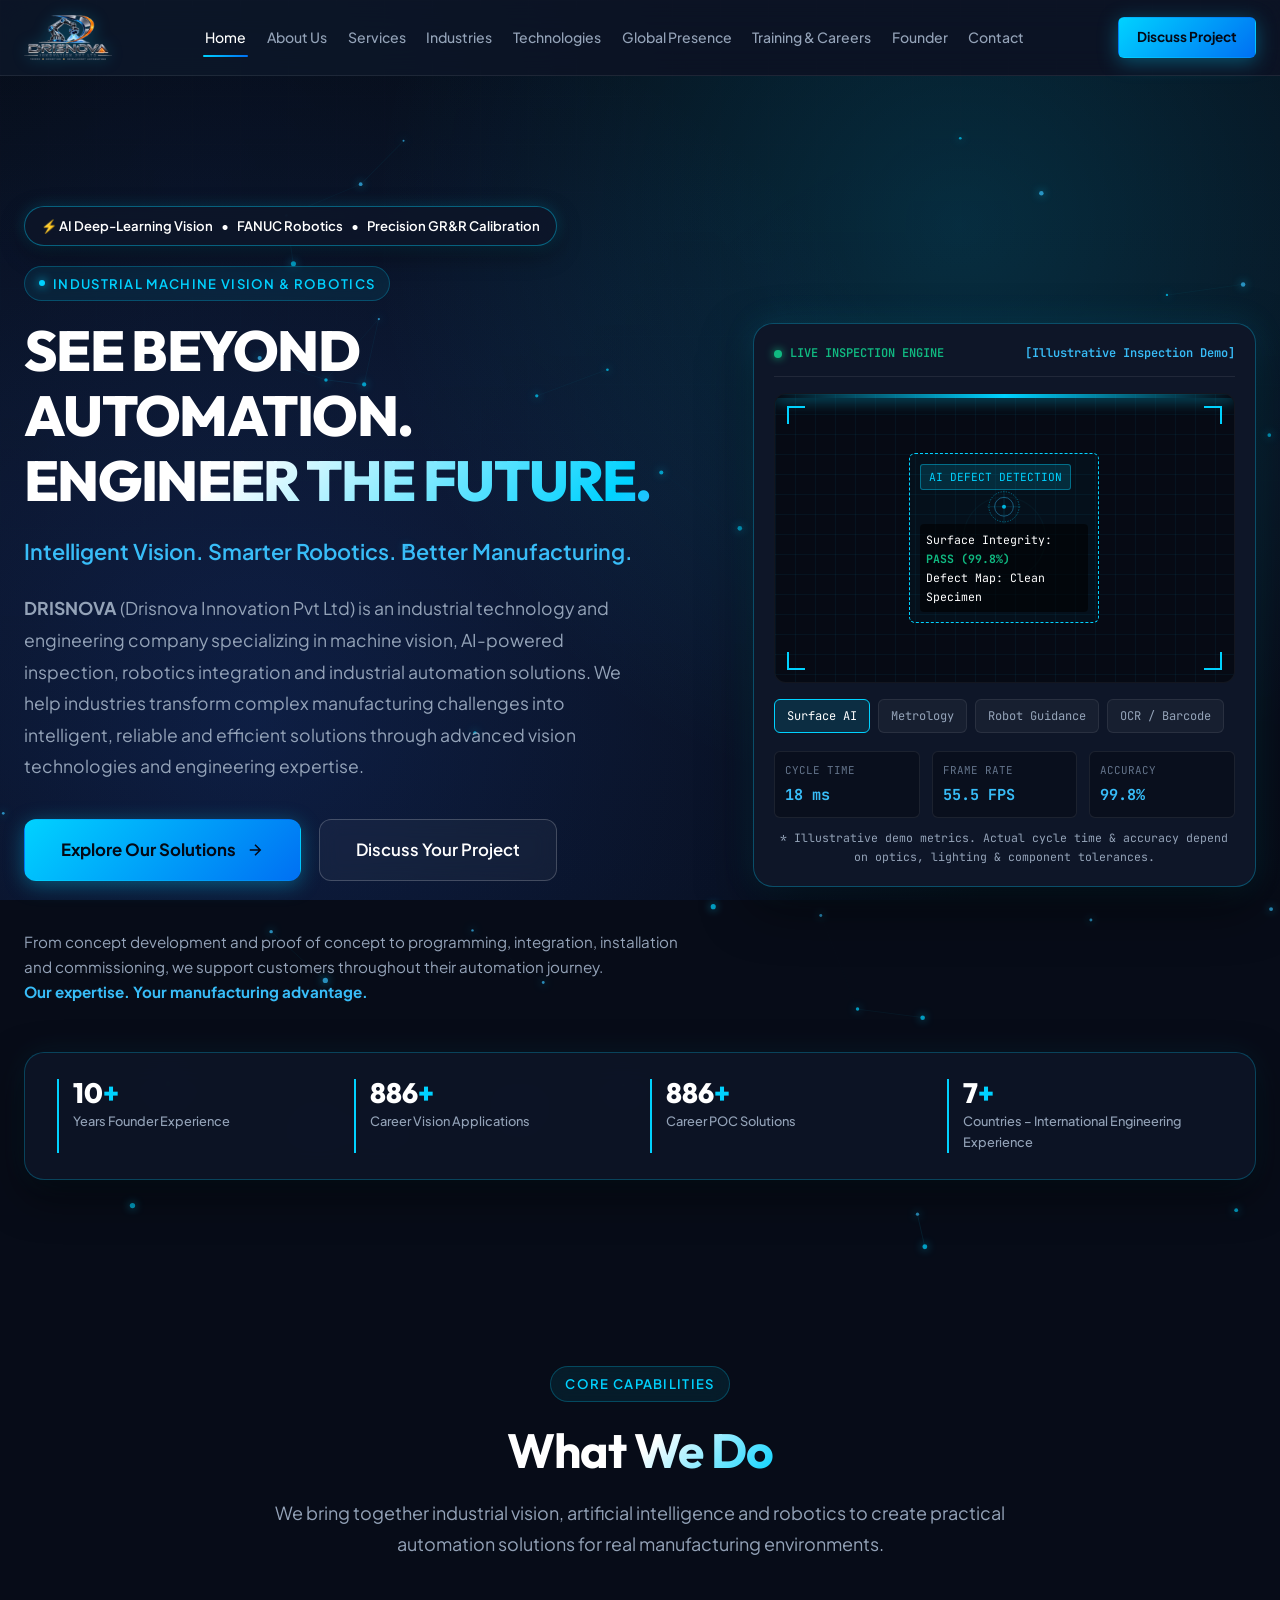
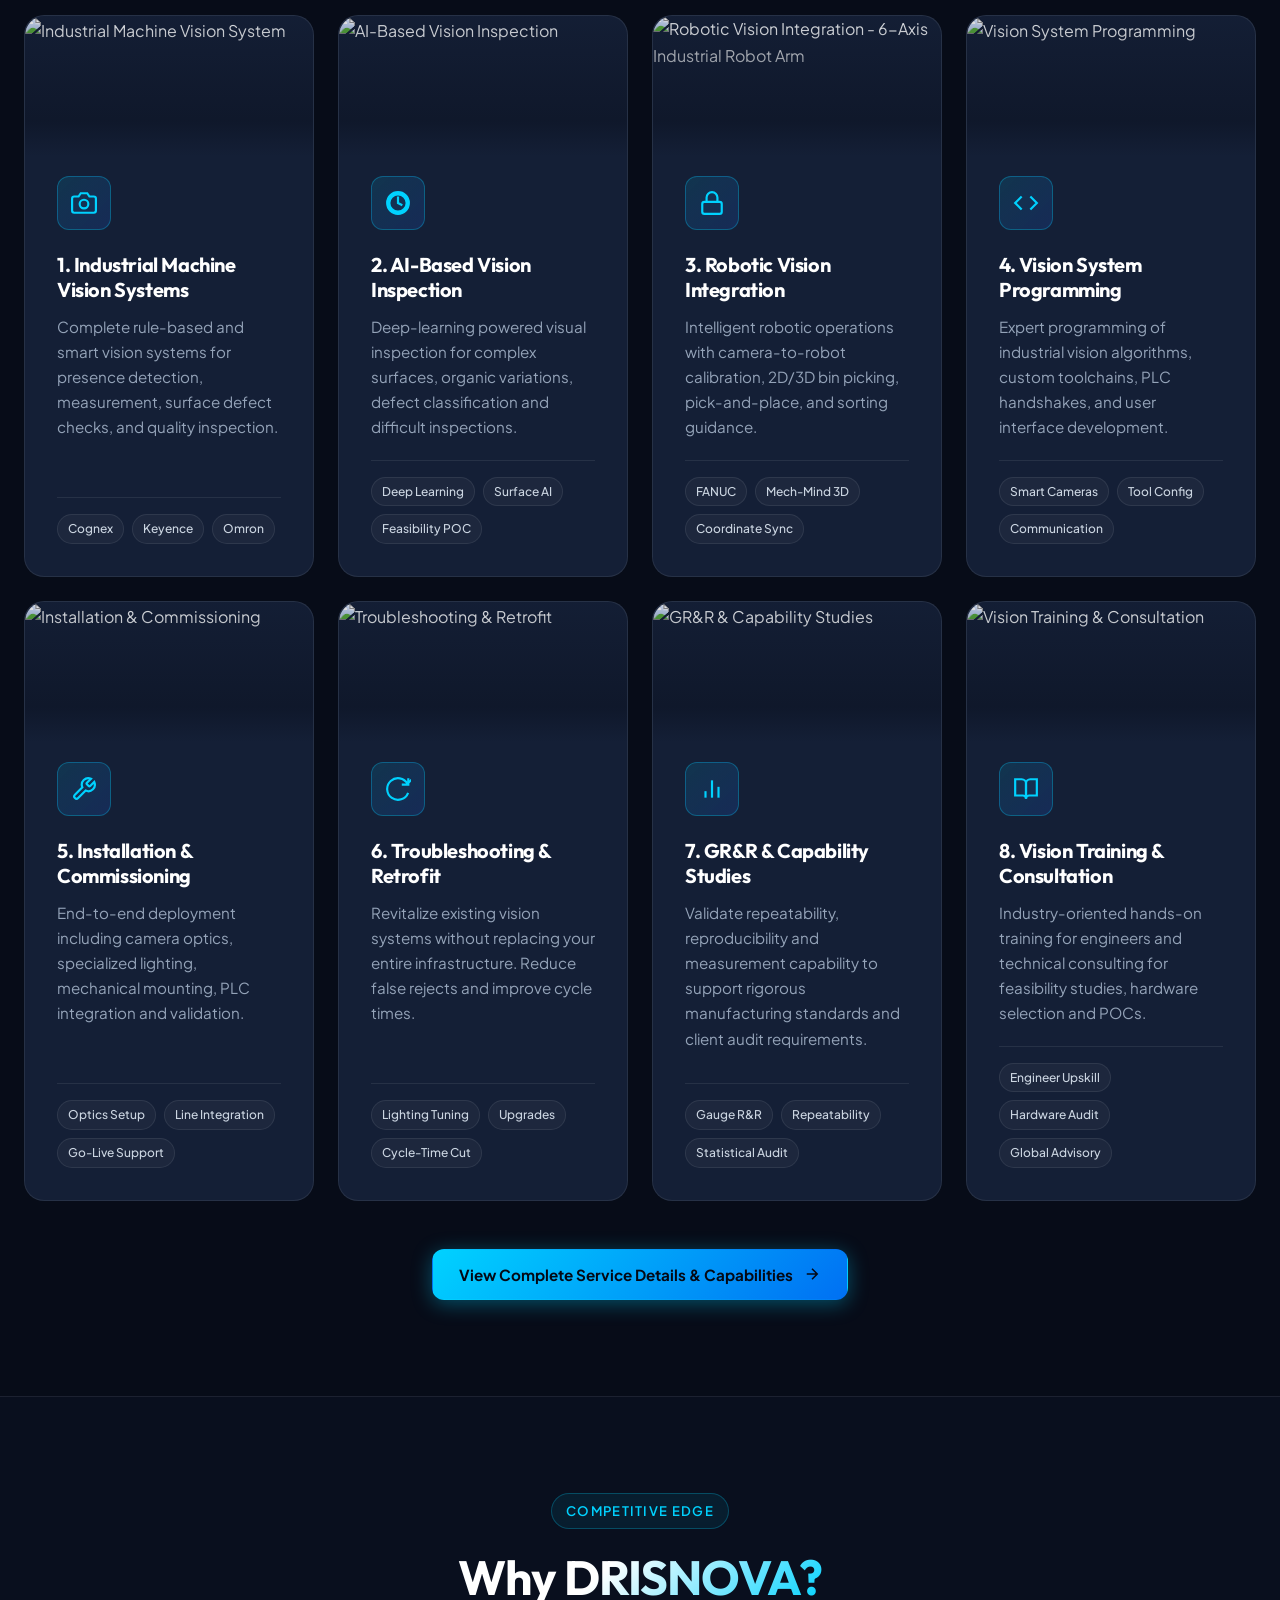
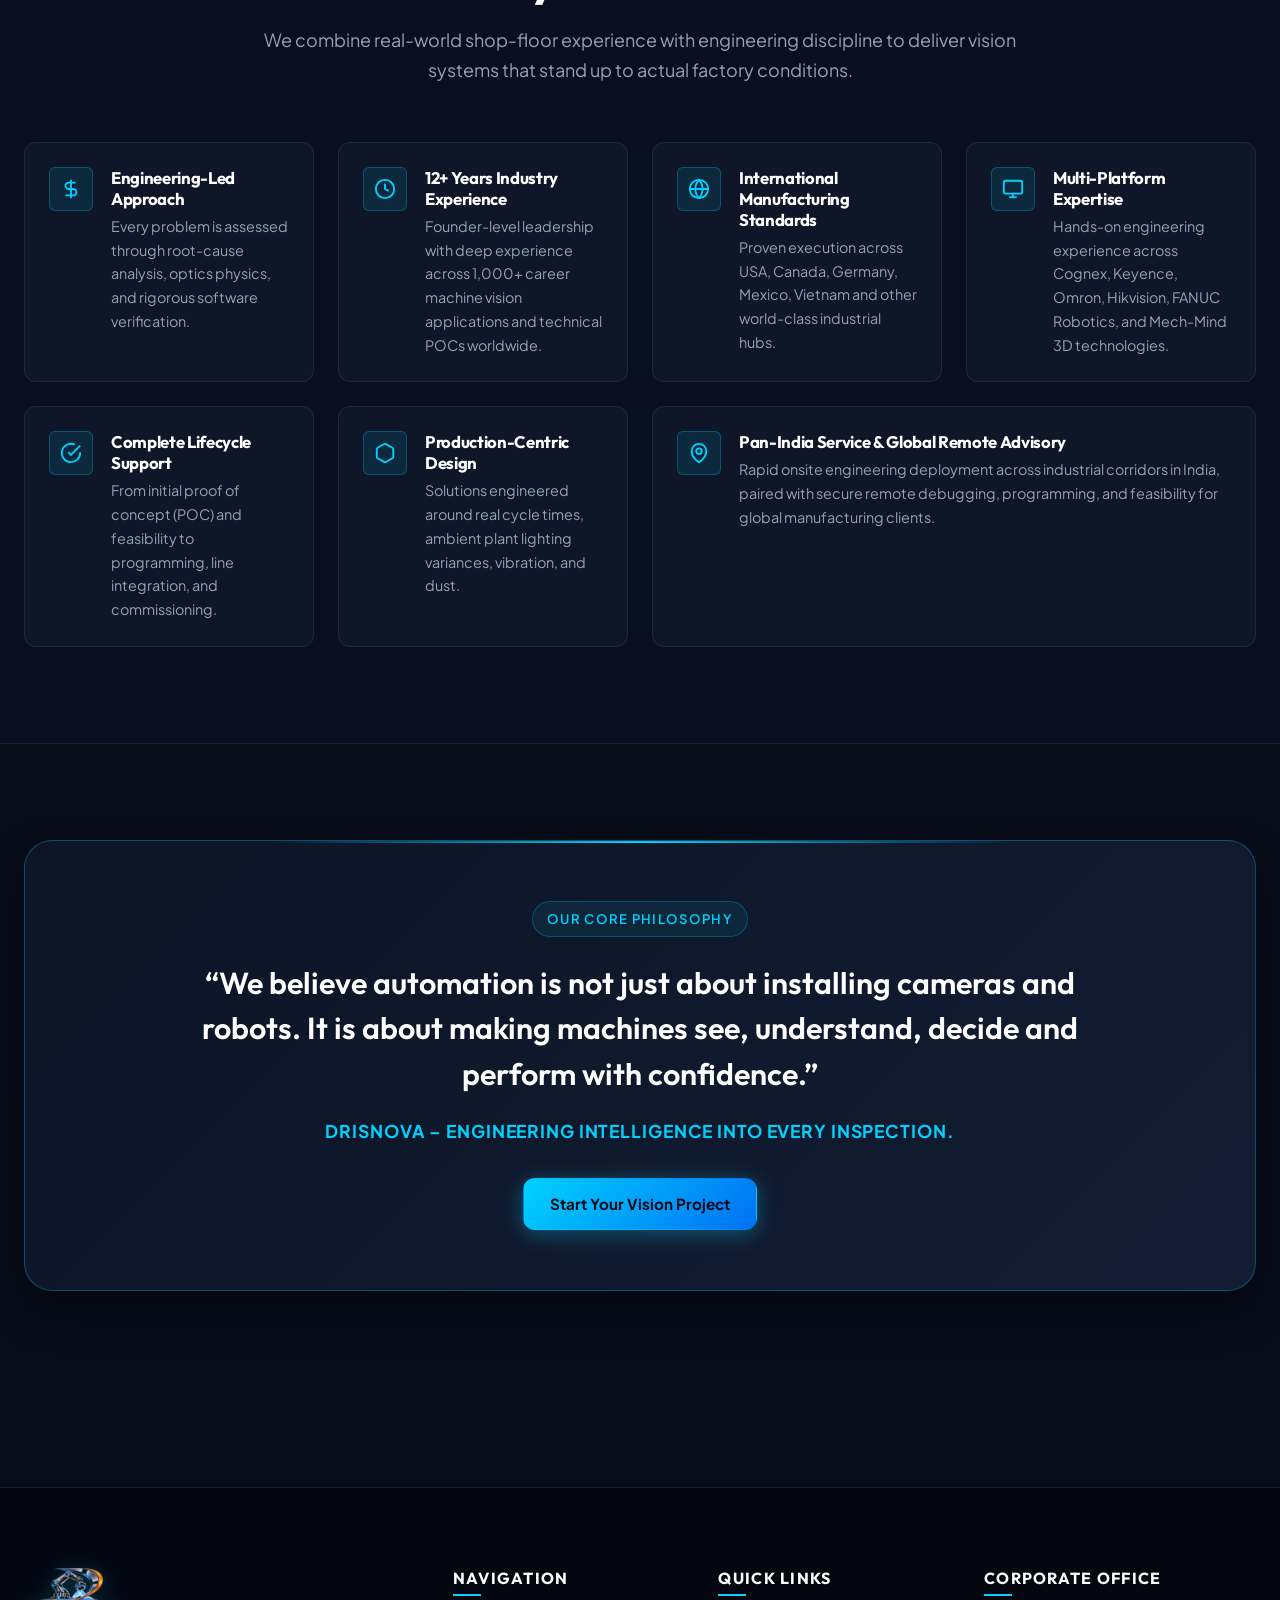
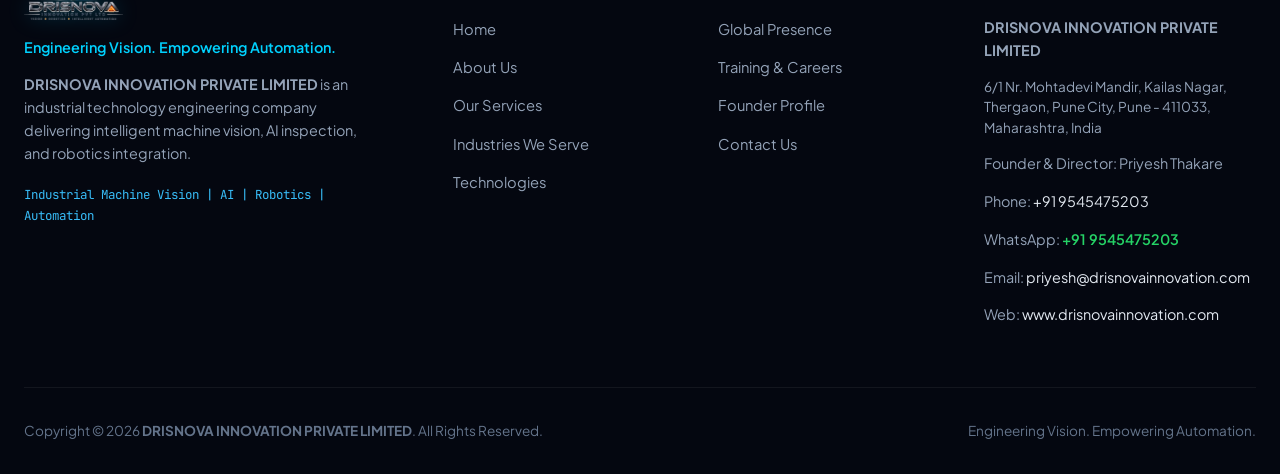
==== commit 5d572f70: "Finalize DRISNOVA corporate branding: official metallic logo, registered Pune office address, authen" ====
--- a/index.html
+++ b/index.html
@@ -15,22 +15,7 @@
   <header class="site-header">
     <div class="container nav-container">
       <a href="index.html" class="brand-logo" aria-label="DRISNOVA Homepage">
-        <div class="brand-icon">
-          <!-- Stylized Camera Aperture / Reticle SVG -->
-          <svg width="24" height="24" viewBox="0 0 24 24" fill="none" stroke="currentColor" stroke-width="2" stroke-linecap="round" stroke-linejoin="round">
-            <circle cx="12" cy="12" r="9"/>
-            <path d="m14.31 8 5.74 9.94"/>
-            <path d="M9.69 8h11.48"/>
-            <path d="m7.38 12 5.74-9.94"/>
-            <path d="M9.69 16 3.95 6.06"/>
-            <path d="M14.31 16H2.83"/>
-            <path d="m16.62 12-5.74 9.94"/>
-          </svg>
-        </div>
-        <div class="brand-text">
-          <span class="name">DRISNOVA</span>
-          <span class="tagline">Engineering Vision</span>
-        </div>
+        <img src="assets/images/drisnova-logo.png" alt="DRISNOVA INNOVATION PRIVATE LIMITED" class="brand-logo-img">
       </a>
 
       <nav class="nav-links" id="navLinks">
@@ -67,7 +52,7 @@
       <div class="hero-wrapper">
         <div class="hero-content">
           <div class="floating-tech-pill">
-            <span>⚡ AI Deep-Learning Vision</span> &bull; <span>FANUC Robotics</span> &bull; <span>99.9% GR&R Precision</span>
+            <span>⚡ AI Deep-Learning Vision</span> &bull; <span>FANUC Robotics</span> &bull; <span>Precision GR&R Calibration</span>
           </div>
 
           <div class="section-badge">
@@ -110,7 +95,7 @@
             <div class="hud-indicator">
               <span class="hud-blink-dot"></span> LIVE INSPECTION ENGINE
             </div>
-            <div class="hud-meta">MODEL: DIS-9000-AI</div>
+            <div class="hud-meta"><span style="color: #38bdf8; font-weight: 600;">[Illustrative Inspection Demo]</span></div>
           </div>
 
           <div class="hud-viewport">
@@ -162,6 +147,9 @@
               <div class="hud-metric-val" id="hudMetricVal3">99.8%</div>
             </div>
           </div>
+          <div style="font-size: 0.72rem; color: #94a3b8; text-align: center; margin-top: 10px; font-family: var(--font-mono);">
+            * Illustrative demo metrics. Actual cycle time & accuracy depend on optics, lighting & component tolerances.
+          </div>
         </div>
       </div>
 
@@ -173,15 +161,15 @@
         </div>
         <div class="stat-item">
           <div class="stat-number" data-target="1000" data-suffix="+">1000<span>+</span></div>
-          <div class="stat-label">Vision Applications</div>
+          <div class="stat-label">Career Vision Applications</div>
         </div>
         <div class="stat-item">
           <div class="stat-number" data-target="1000" data-suffix="+">1000<span>+</span></div>
-          <div class="stat-label">POC & Tech Solutions</div>
+          <div class="stat-label">Career POC Solutions</div>
         </div>
         <div class="stat-item">
           <div class="stat-number" data-target="9" data-suffix="+">9<span>+</span></div>
-          <div class="stat-label">Countries Global Reach</div>
+          <div class="stat-label">Countries – International Engineering Experience</div>
         </div>
       </div>
     </div>
@@ -323,7 +311,7 @@
           </div>
           <h3 class="card-title">7. GR&R & Capability Studies</h3>
           <p class="card-description">
-            Validate repeatability, reproducibility and measurement capability to guarantee compliance with rigorous manufacturing standards.
+            Validate repeatability, reproducibility and measurement capability to support rigorous manufacturing standards and client audit requirements.
           </p>
           <div class="capability-tags">
             <span class="capability-tag">Gauge R&R</span>
@@ -345,11 +333,6 @@
             Industry-oriented hands-on training for engineers and technical consulting for feasibility studies, hardware selection and POCs.
           </p>
           <div class="capability-tags">
-            <span class="capability-tag">Engineer Upskill</span>
-            <span class="capability-tag">Hardware Audit</span>
-            <span class="capability-tag">Global Advisory</span>
-          </div>
-        </div>
             <span class="capability-tag">Engineer Upskill</span>
             <span class="capability-tag">Hardware Audit</span>
             <span class="capability-tag">Global Advisory</span>
@@ -394,7 +377,7 @@
           </div>
           <div class="why-content">
             <h4>12+ Years Industry Experience</h4>
-            <p>Founder-level leadership with deep experience across 1,000+ machine vision applications worldwide.</p>
+            <p>Founder-level leadership with deep experience across 1,000+ career machine vision applications and technical POCs worldwide.</p>
           </div>
         </div>
 
@@ -414,7 +397,7 @@
           </div>
           <div class="why-content">
             <h4>Multi-Platform Expertise</h4>
-            <p>Mastery in Cognex, Keyence, Omron, Hikvision, FANUC Robotics, and Mech-Mind 3D technologies.</p>
+            <p>Hands-on engineering experience across Cognex, Keyence, Omron, Hikvision, FANUC Robotics, and Mech-Mind 3D technologies.</p>
           </div>
         </div>
 
@@ -445,84 +428,6 @@
           <div class="why-content">
             <h4>Pan-India Service & Global Remote Advisory</h4>
             <p>Rapid onsite engineering deployment across industrial corridors in India, paired with secure remote debugging, programming, and feasibility for global manufacturing clients.</p>
-          </div>
-        </div>
-      </div>
-    </div>
-  </section>
-
-  <!-- ==================== PERSON FEEDBACK & INDUSTRIAL REVIEWS ==================== -->
-  <section class="testimonials-section">
-    <div class="container">
-      <div class="section-header text-center">
-        <div class="section-badge"><span class="dot"></span> Industry Endorsements</div>
-        <h2 class="section-title">What Manufacturing <span class="highlight">Leaders Say</span></h2>
-        <p class="section-subtitle">
-          Real feedback from manufacturing directors, plant heads, and quality managers who rely on DRISNOVA for zero-defect production.
-        </p>
-      </div>
-
-      <div class="testimonials-grid">
-        <!-- Testimonial 1 -->
-        <div class="testimonial-card">
-          <div>
-            <div class="testimonial-badge-wrap">
-              <span class="verified-badge">✓ Verified Production Line</span>
-              <div class="testimonial-rating">★★★★★</div>
-            </div>
-            <p class="testimonial-quote">
-              “DRISNOVA completely transformed our automotive powertrain subassembly line. Their AI surface defect inspection eradicated our micro-crack escape rate down to zero, while sustaining our 4.2-second cycle time. Priyesh and his engineering team delivered a solution that paid for itself within three months.”
-            </p>
-          </div>
-          <div class="testimonial-client">
-            <img src="https://images.unsplash.com/photo-1507003211169-0a1dd7228f2d?auto=format&fit=crop&w=200&q=80" alt="Rajesh Malhotra" class="client-avatar" loading="lazy">
-            <div class="client-info">
-              <div class="client-name">Rajesh Malhotra</div>
-              <div class="client-role">VP of Manufacturing</div>
-              <div class="client-company">Tier-1 Automotive Components</div>
-            </div>
-          </div>
-        </div>
-
-        <!-- Testimonial 2 -->
-        <div class="testimonial-card">
-          <div>
-            <div class="testimonial-badge-wrap">
-              <span class="verified-badge">✓ Verified GR&R Study</span>
-              <div class="testimonial-rating">★★★★★</div>
-            </div>
-            <p class="testimonial-quote">
-              “We struggled with high false-reject rates on our surface-mount connectors for over a year with our previous integration vendor. DRISNOVA stepped in, retrofitted our optics, optimized our illumination geometry, and achieved an outstanding 99.8% GR&R repeatability on high-speed line sorting.”
-            </p>
-          </div>
-          <div class="testimonial-client">
-            <img src="https://images.unsplash.com/photo-1534528741775-53994a69daeb?auto=format&fit=crop&w=200&q=80" alt="Elena Vance" class="client-avatar" loading="lazy">
-            <div class="client-info">
-              <div class="client-name">Elena Vance</div>
-              <div class="client-role">Director of Quality Assurance</div>
-              <div class="client-company">Precision Electronics & SMT</div>
-            </div>
-          </div>
-        </div>
-
-        <!-- Testimonial 3 -->
-        <div class="testimonial-card">
-          <div>
-            <div class="testimonial-badge-wrap">
-              <span class="verified-badge">✓ Verified 3D Robotic Cell</span>
-              <div class="testimonial-rating">★★★★★</div>
-            </div>
-            <p class="testimonial-quote">
-              “The robotic 3D vision guidance integration by DRISNOVA was flawless. Their deep mastery of FANUC robotics and Mech-Mind 3D structured light cameras enabled us to automate unstructured bin-picking of fragile medical device components with zero mechanical collisions.”
-            </p>
-          </div>
-          <div class="testimonial-client">
-            <img src="https://images.unsplash.com/photo-1500648767791-00dcc994a43e?auto=format&fit=crop&w=200&q=80" alt="Siddharth Mehta" class="client-avatar" loading="lazy">
-            <div class="client-info">
-              <div class="client-name">Siddharth Mehta</div>
-              <div class="client-role">Head of Automation & Robotics</div>
-              <div class="client-company">Medical Device & Packaging Corp</div>
-            </div>
           </div>
         </div>
       </div>
@@ -552,10 +457,10 @@
     <div class="container">
       <div class="footer-main-grid">
         <div class="footer-brand-summary">
-          <div class="footer-brand-title">DRISNOVA</div>
+          <img src="assets/images/drisnova-logo.png" alt="DRISNOVA INNOVATION PRIVATE LIMITED" style="height: 52px; width: auto; margin-bottom: 16px; filter: drop-shadow(0 2px 10px rgba(0, 210, 255, 0.25));">
           <div class="footer-brand-tagline">Engineering Vision. Empowering Automation.</div>
           <p style="font-size: 0.9rem; line-height: 1.6; margin-bottom: 20px;">
-            Drisnova Innovation Pvt Ltd is an industrial technology engineering company delivering intelligent machine vision, AI inspection, and robotics integration.
+            <strong>DRISNOVA INNOVATION PRIVATE LIMITED</strong> is an industrial technology engineering company delivering intelligent machine vision, AI inspection, and robotics integration.
           </p>
           <div style="font-family: var(--font-mono); font-size: 0.78rem; color: #38bdf8;">
             Industrial Machine Vision | AI | Robotics | Automation
@@ -584,11 +489,15 @@
         </div>
 
         <div>
-          <h4 class="footer-col-title">Headquarters</h4>
+          <h4 class="footer-col-title">Corporate Office</h4>
           <div class="footer-contact-items">
-            <p><strong>Drisnova Innovation Pvt Ltd</strong></p>
+            <p><strong>DRISNOVA INNOVATION PRIVATE LIMITED</strong></p>
+            <p style="font-size: 0.85rem; line-height: 1.5; color: #94a3b8;">
+              6/1 Nr. Mohtadevi Mandir, Kailas Nagar, Thergaon, Pune City, Pune - 411033, Maharashtra, India
+            </p>
             <p>Founder & Director: Priyesh Thakare</p>
             <p>Phone: <a href="tel:+919545475203">+91 9545475203</a></p>
+            <p>WhatsApp: <a href="https://wa.me/919545475203?text=Hello%20DRISNOVA%20Team%2C%20I%20would%20like%20to%20discuss%20a%20project." target="_blank" rel="noopener" style="color: #25D366; font-weight: 600;">+91 9545475203</a></p>
             <p>Email: <a href="mailto:priyesh@drisnovainnovation.com">priyesh@drisnovainnovation.com</a></p>
             <p>Web: <a href="http://www.drisnovainnovation.com" target="_blank" rel="noopener">www.drisnovainnovation.com</a></p>
           </div>
@@ -597,7 +506,7 @@
 
       <div class="footer-bottom">
         <div>
-          Copyright &copy; 2026 <strong>Drisnova Innovation Pvt Ltd</strong>. All Rights Reserved.
+          Copyright &copy; 2026 <strong>DRISNOVA INNOVATION PRIVATE LIMITED</strong>. All Rights Reserved.
         </div>
         <div>
           Engineering Vision. Empowering Automation.
--- a/css/style.css
+++ b/css/style.css
@@ -255,51 +255,37 @@
   display: flex;
   align-items: center;
   gap: 12px;
-  font-family: var(--font-heading);
-  font-weight: 800;
-  font-size: 1.5rem;
-  letter-spacing: -0.01em;
-  color: #fff;
   flex-shrink: 0;
   text-decoration: none;
 }
 
-.brand-icon {
-  width: 38px;
-  height: 38px;
-  display: flex;
-  align-items: center;
-  justify-content: center;
-  background: linear-gradient(135deg, rgba(0, 210, 255, 0.15), rgba(37, 99, 235, 0.25));
-  border: 1px solid rgba(0, 210, 255, 0.4);
-  border-radius: var(--radius-sm);
-  color: var(--accent-cyan);
-  box-shadow: 0 0 15px rgba(0, 210, 255, 0.2);
-  flex-shrink: 0;
-}
-
-.brand-text {
-  display: flex;
-  flex-direction: column;
-}
-
-.brand-text .name {
-  line-height: 1;
-  font-size: 1.35rem;
-  font-weight: 800;
-  letter-spacing: 0.05em;
-  background: linear-gradient(135deg, #ffffff 40%, var(--accent-cyan) 100%);
-  -webkit-background-clip: text;
-  -webkit-text-fill-color: transparent;
-}
-
-.brand-text .tagline {
-  font-size: 0.6rem;
-  color: var(--text-muted);
-  letter-spacing: 0.08em;
-  text-transform: uppercase;
-  font-weight: 500;
-  margin-top: 2px;
+.brand-logo-img {
+  height: 46px;
+  width: auto;
+  max-width: 220px;
+  object-fit: contain;
+  display: block;
+  filter: drop-shadow(0 2px 8px rgba(0, 210, 255, 0.3));
+  transition: transform var(--transition-fast);
+}
+
+.brand-logo:hover .brand-logo-img {
+  transform: scale(1.02);
+}
+
+/* WhatsApp Button */
+.btn-whatsapp {
+  background: #25D366;
+  color: #fff !important;
+  font-weight: 700;
+  box-shadow: 0 4px 16px rgba(37, 211, 102, 0.35);
+  border: 1px solid rgba(255, 255, 255, 0.2);
+}
+
+.btn-whatsapp:hover {
+  background: #20bd5a;
+  transform: translateY(-2px);
+  box-shadow: 0 6px 20px rgba(37, 211, 102, 0.5);
 }
 
 .nav-links {
@@ -1516,13 +1502,13 @@
 }
 
 .founder-avatar-frame {
-  width: 260px;
-  height: 260px;
-  border-radius: 50%;
+  width: 280px;
+  height: 350px;
+  border-radius: var(--radius-xl);
   margin: 0 auto 24px auto;
-  background: linear-gradient(135deg, rgba(0, 210, 255, 0.3), rgba(37, 99, 235, 0.4));
+  background: linear-gradient(135deg, rgba(0, 210, 255, 0.4), rgba(37, 99, 235, 0.5));
   padding: 4px;
-  box-shadow: 0 0 35px rgba(0, 210, 255, 0.25);
+  box-shadow: 0 16px 40px rgba(0, 0, 0, 0.6), 0 0 30px rgba(0, 210, 255, 0.25);
   display: flex;
   align-items: center;
   justify-content: center;
@@ -1531,7 +1517,7 @@
 .founder-avatar-inner {
   width: 100%;
   height: 100%;
-  border-radius: 50%;
+  border-radius: calc(var(--radius-xl) - 4px);
   background: #090e1c;
   display: flex;
   flex-direction: column;
@@ -1541,10 +1527,12 @@
   position: relative;
 }
 
-.founder-avatar-inner svg {
-  color: var(--accent-cyan);
-  width: 100px;
-  height: 100px;
+.founder-avatar-inner img {
+  width: 100%;
+  height: 100%;
+  object-fit: cover;
+  object-position: center 20%;
+  display: block;
 }
 
 .founder-name {
@@ -2430,6 +2418,16 @@
     background: rgba(255, 255, 255, 0.18);
   }
 
+  .mobile-bar-btn.whatsapp {
+    background: rgba(37, 211, 102, 0.16);
+    color: #25D366;
+    border: 1px solid rgba(37, 211, 102, 0.4);
+  }
+
+  .mobile-bar-btn.whatsapp:active {
+    background: rgba(37, 211, 102, 0.28);
+  }
+
   .mobile-bar-btn.quote {
     background: linear-gradient(135deg, var(--accent-cyan), var(--primary));
     color: #030816;
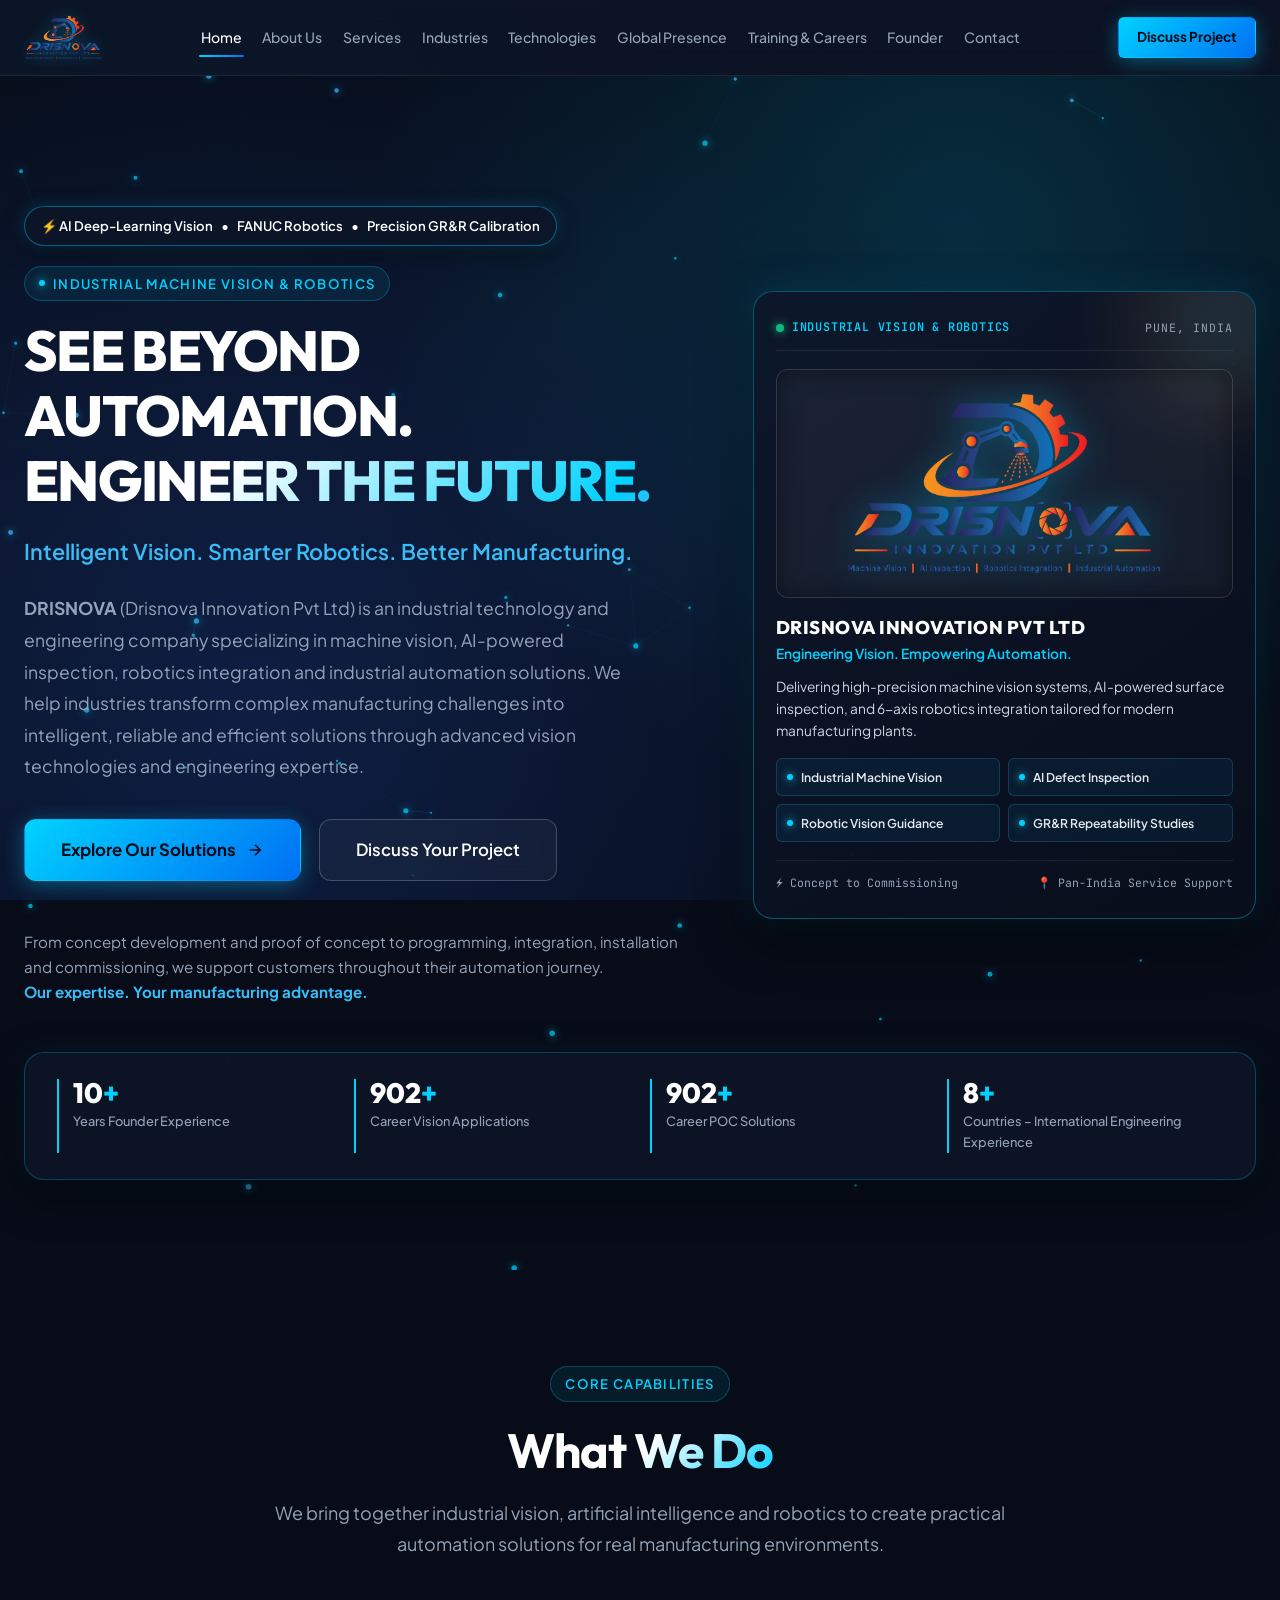
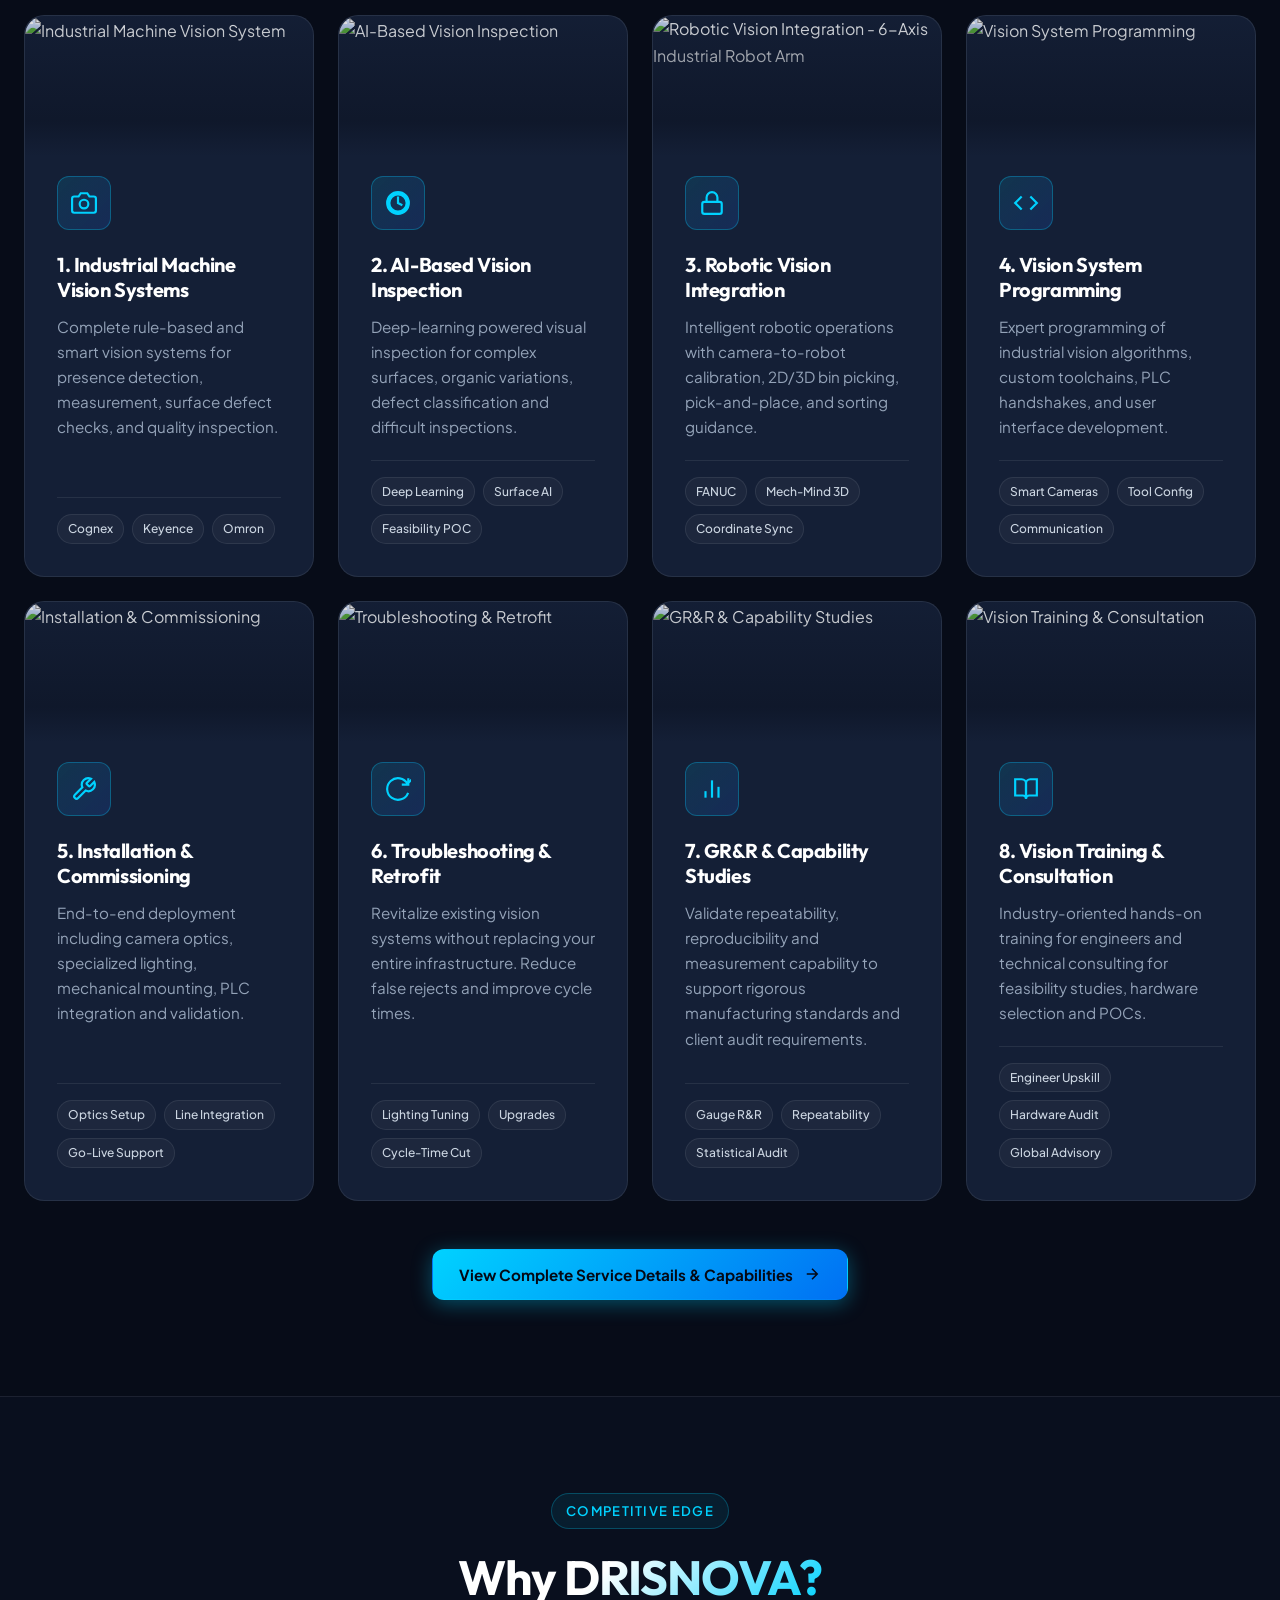
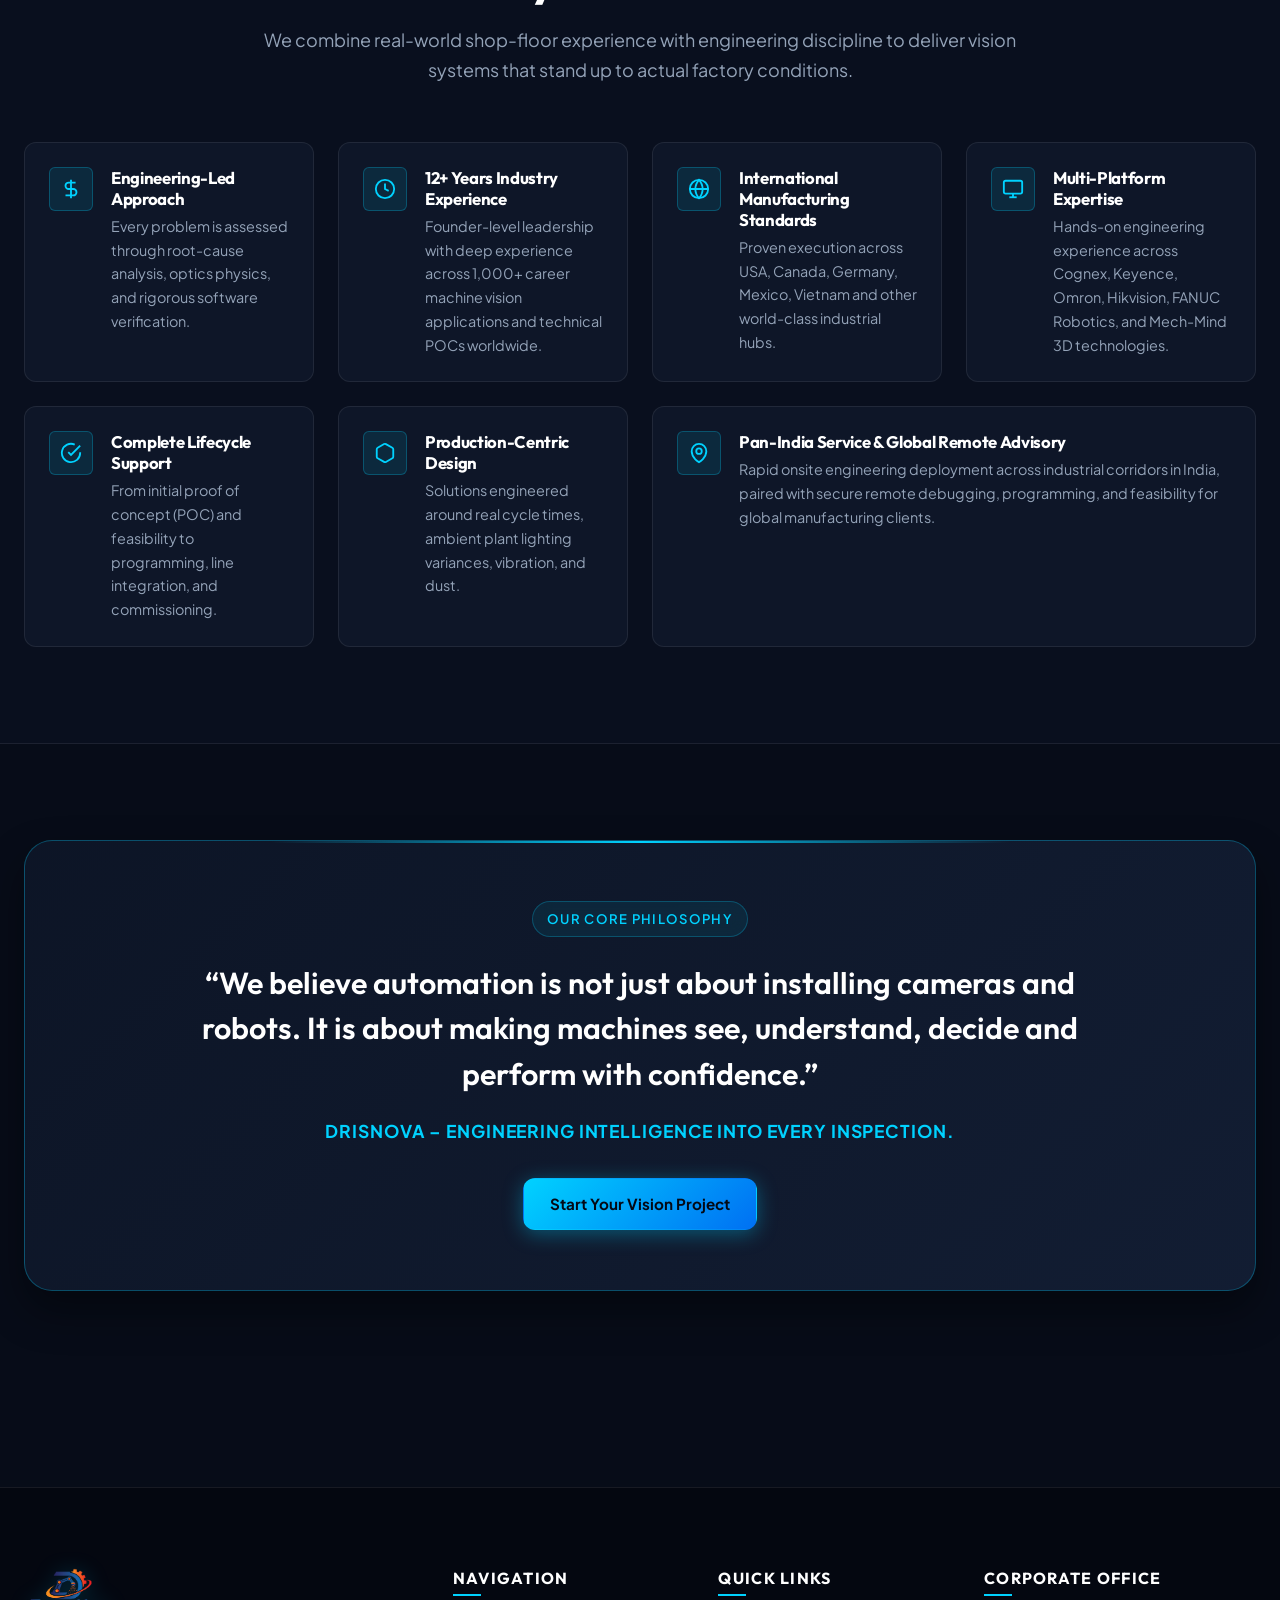
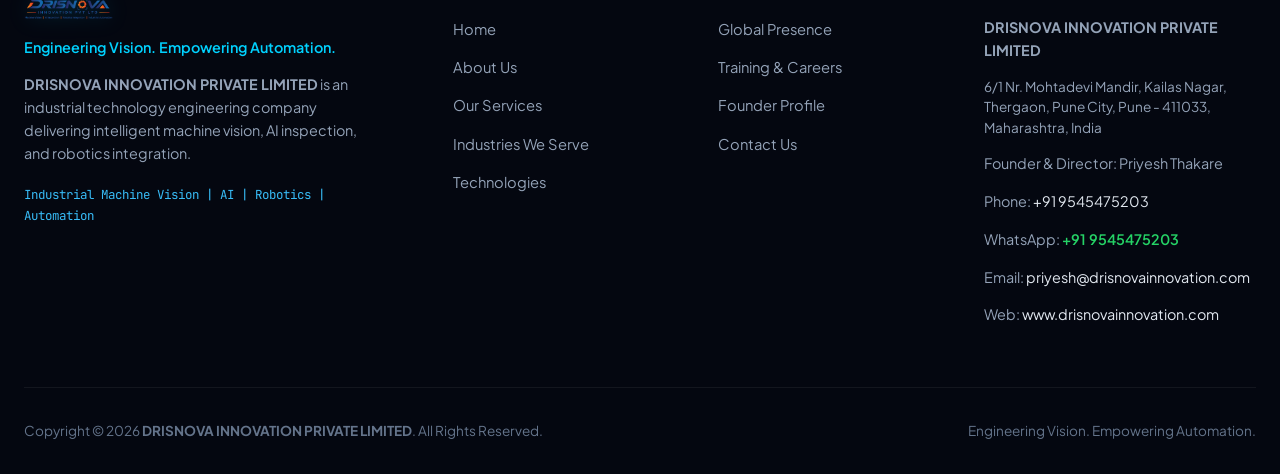
==== commit 45e1e731: "Update official logo across site, comment out inspection simulator HUD, and add authentic brand capa" ====
--- a/index.html
+++ b/index.html
@@ -89,7 +89,60 @@
           </p>
         </div>
 
-        <!-- Interactive Machine Vision HUD -->
+        <!-- ==================== OFFICIAL BRAND & CAPABILITIES SHOWCASE ==================== -->
+        <div class="brand-hero-card">
+          <div class="brand-hero-glow"></div>
+          
+          <div class="brand-card-topbar">
+            <div class="brand-badge-pill">
+              <span class="hud-blink-dot"></span> INDUSTRIAL VISION & ROBOTICS
+            </div>
+            <span class="brand-cert-tag">PUNE, INDIA</span>
+          </div>
+
+          <!-- Official Logo Showcase -->
+          <div class="brand-logo-showcase-box">
+            <img src="assets/images/drisnova-logo.png" alt="DRISNOVA Innovation Pvt Ltd - Official Logo" class="brand-showcase-img">
+          </div>
+
+          <div class="brand-card-body">
+            <h3 class="brand-card-title">DRISNOVA INNOVATION PVT LTD</h3>
+            <p class="brand-card-tagline">Engineering Vision. Empowering Automation.</p>
+            <p class="brand-card-desc">
+              Delivering high-precision machine vision systems, AI-powered surface inspection, and 6-axis robotics integration tailored for modern manufacturing plants.
+            </p>
+
+            <div class="brand-pill-grid">
+              <div class="brand-spec-pill">
+                <span class="pill-dot"></span>
+                <span>Industrial Machine Vision</span>
+              </div>
+              <div class="brand-spec-pill">
+                <span class="pill-dot"></span>
+                <span>AI Defect Inspection</span>
+              </div>
+              <div class="brand-spec-pill">
+                <span class="pill-dot"></span>
+                <span>Robotic Vision Guidance</span>
+              </div>
+              <div class="brand-spec-pill">
+                <span class="pill-dot"></span>
+                <span>GR&R Repeatability Studies</span>
+              </div>
+            </div>
+
+            <div class="brand-card-footer-strip">
+              <div class="b-item">⚡ Concept to Commissioning</div>
+              <div class="b-item">📍 Pan-India Service Support</div>
+            </div>
+          </div>
+        </div>
+
+        <!--
+        ===================================================================
+        LIVE INSPECTION ENGINE HUD (COMMENTED OUT AS PER CLIENT REQUEST)
+        [Replaced with authentic official company brand showcase above]
+        ===================================================================
         <div class="vision-hud-card">
           <div class="hud-topbar">
             <div class="hud-indicator">
@@ -109,7 +162,6 @@
             <div class="hud-target-box" id="hudTargetBox">
               <div class="hud-target-label" id="hudTargetLabel">AI DEFECT DETECTION</div>
               
-              <!-- Center Reticle Graphic -->
               <svg width="60" height="60" viewBox="0 0 100 100" style="margin: auto; opacity: 0.85;">
                 <circle cx="50" cy="50" r="45" stroke="#00d2ff" stroke-width="1.5" stroke-dasharray="4 4" fill="none" />
                 <circle cx="50" cy="50" r="28" stroke="#38bdf8" stroke-width="1.5" fill="none" />
@@ -125,7 +177,6 @@
             </div>
           </div>
 
-          <!-- Interactive Mode Switcher -->
           <div class="hud-controls">
             <button class="hud-btn active" data-mode="defect">Surface AI</button>
             <button class="hud-btn" data-mode="dimension">Metrology</button>
@@ -151,6 +202,7 @@
             * Illustrative demo metrics. Actual cycle time & accuracy depend on optics, lighting & component tolerances.
           </div>
         </div>
+        -->
       </div>
 
       <!-- Hero Stats Bar with Live Counter Animation -->
--- a/css/style.css
+++ b/css/style.css
@@ -556,6 +556,151 @@
   font-size: 0.8rem;
   color: var(--text-muted);
   font-weight: 500;
+}
+
+/* ===================================================================
+   OFFICIAL BRAND HERO SHOWCASE CARD (Hero Section)
+   =================================================================== */
+.brand-hero-card {
+  position: relative;
+  background: linear-gradient(145deg, rgba(14, 23, 42, 0.94), rgba(8, 14, 28, 0.98));
+  border: 1px solid rgba(0, 210, 255, 0.35);
+  border-radius: var(--radius-lg);
+  padding: 26px 22px;
+  box-shadow: 0 20px 50px rgba(0, 0, 0, 0.6), 0 0 35px rgba(0, 210, 255, 0.15);
+  overflow: hidden;
+  transition: transform var(--transition-normal), box-shadow var(--transition-normal);
+}
+
+.brand-hero-card:hover {
+  border-color: rgba(0, 210, 255, 0.55);
+  box-shadow: 0 25px 60px rgba(0, 0, 0, 0.7), 0 0 45px rgba(0, 210, 255, 0.25);
+}
+
+.brand-hero-glow {
+  position: absolute;
+  top: -80px;
+  right: -80px;
+  width: 220px;
+  height: 220px;
+  background: radial-gradient(circle, rgba(0, 210, 255, 0.22) 0%, rgba(249, 115, 22, 0.15) 50%, transparent 70%);
+  pointer-events: none;
+  filter: blur(40px);
+}
+
+.brand-card-topbar {
+  display: flex;
+  justify-content: space-between;
+  align-items: center;
+  margin-bottom: 18px;
+  padding-bottom: 12px;
+  border-bottom: 1px solid rgba(255, 255, 255, 0.08);
+}
+
+.brand-badge-pill {
+  display: inline-flex;
+  align-items: center;
+  gap: 8px;
+  font-family: var(--font-mono);
+  font-size: 0.74rem;
+  letter-spacing: 0.8px;
+  color: var(--accent-cyan);
+  font-weight: 600;
+}
+
+.brand-cert-tag {
+  font-family: var(--font-mono);
+  font-size: 0.72rem;
+  color: #94a3b8;
+  letter-spacing: 1px;
+}
+
+.brand-logo-showcase-box {
+  background: rgba(255, 255, 255, 0.05);
+  border: 1px solid rgba(255, 255, 255, 0.1);
+  border-radius: var(--radius-md);
+  padding: 20px 16px;
+  display: flex;
+  align-items: center;
+  justify-content: center;
+  margin-bottom: 18px;
+  position: relative;
+  box-shadow: inset 0 0 24px rgba(0, 0, 0, 0.45);
+}
+
+.brand-showcase-img {
+  width: 100%;
+  max-width: 320px;
+  height: auto;
+  object-fit: contain;
+  display: block;
+  filter: drop-shadow(0 4px 18px rgba(0, 210, 255, 0.4));
+  transition: transform var(--transition-normal);
+}
+
+.brand-hero-card:hover .brand-showcase-img {
+  transform: scale(1.02);
+}
+
+.brand-card-title {
+  font-size: 1.15rem;
+  font-weight: 800;
+  color: #fff;
+  letter-spacing: 0.5px;
+  margin-bottom: 4px;
+}
+
+.brand-card-tagline {
+  font-size: 0.86rem;
+  color: var(--accent-cyan);
+  font-weight: 600;
+  margin-bottom: 10px;
+}
+
+.brand-card-desc {
+  font-size: 0.86rem;
+  line-height: 1.6;
+  color: #cbd5e1;
+  margin-bottom: 16px;
+}
+
+.brand-pill-grid {
+  display: grid;
+  grid-template-columns: repeat(2, 1fr);
+  gap: 8px;
+  margin-bottom: 18px;
+}
+
+.brand-spec-pill {
+  display: flex;
+  align-items: center;
+  gap: 8px;
+  background: rgba(14, 165, 233, 0.08);
+  border: 1px solid rgba(56, 189, 248, 0.2);
+  border-radius: var(--radius-sm);
+  padding: 8px 10px;
+  font-size: 0.76rem;
+  color: #e2e8f0;
+  font-weight: 600;
+}
+
+.brand-spec-pill .pill-dot {
+  width: 6px;
+  height: 6px;
+  border-radius: 50%;
+  background: var(--accent-cyan);
+  box-shadow: 0 0 8px var(--accent-cyan);
+  flex-shrink: 0;
+}
+
+.brand-card-footer-strip {
+  display: flex;
+  justify-content: space-between;
+  padding-top: 12px;
+  border-top: 1px solid rgba(255, 255, 255, 0.08);
+  font-family: var(--font-mono);
+  font-size: 0.72rem;
+  color: #94a3b8;
 }
 
 /* ===================================================================
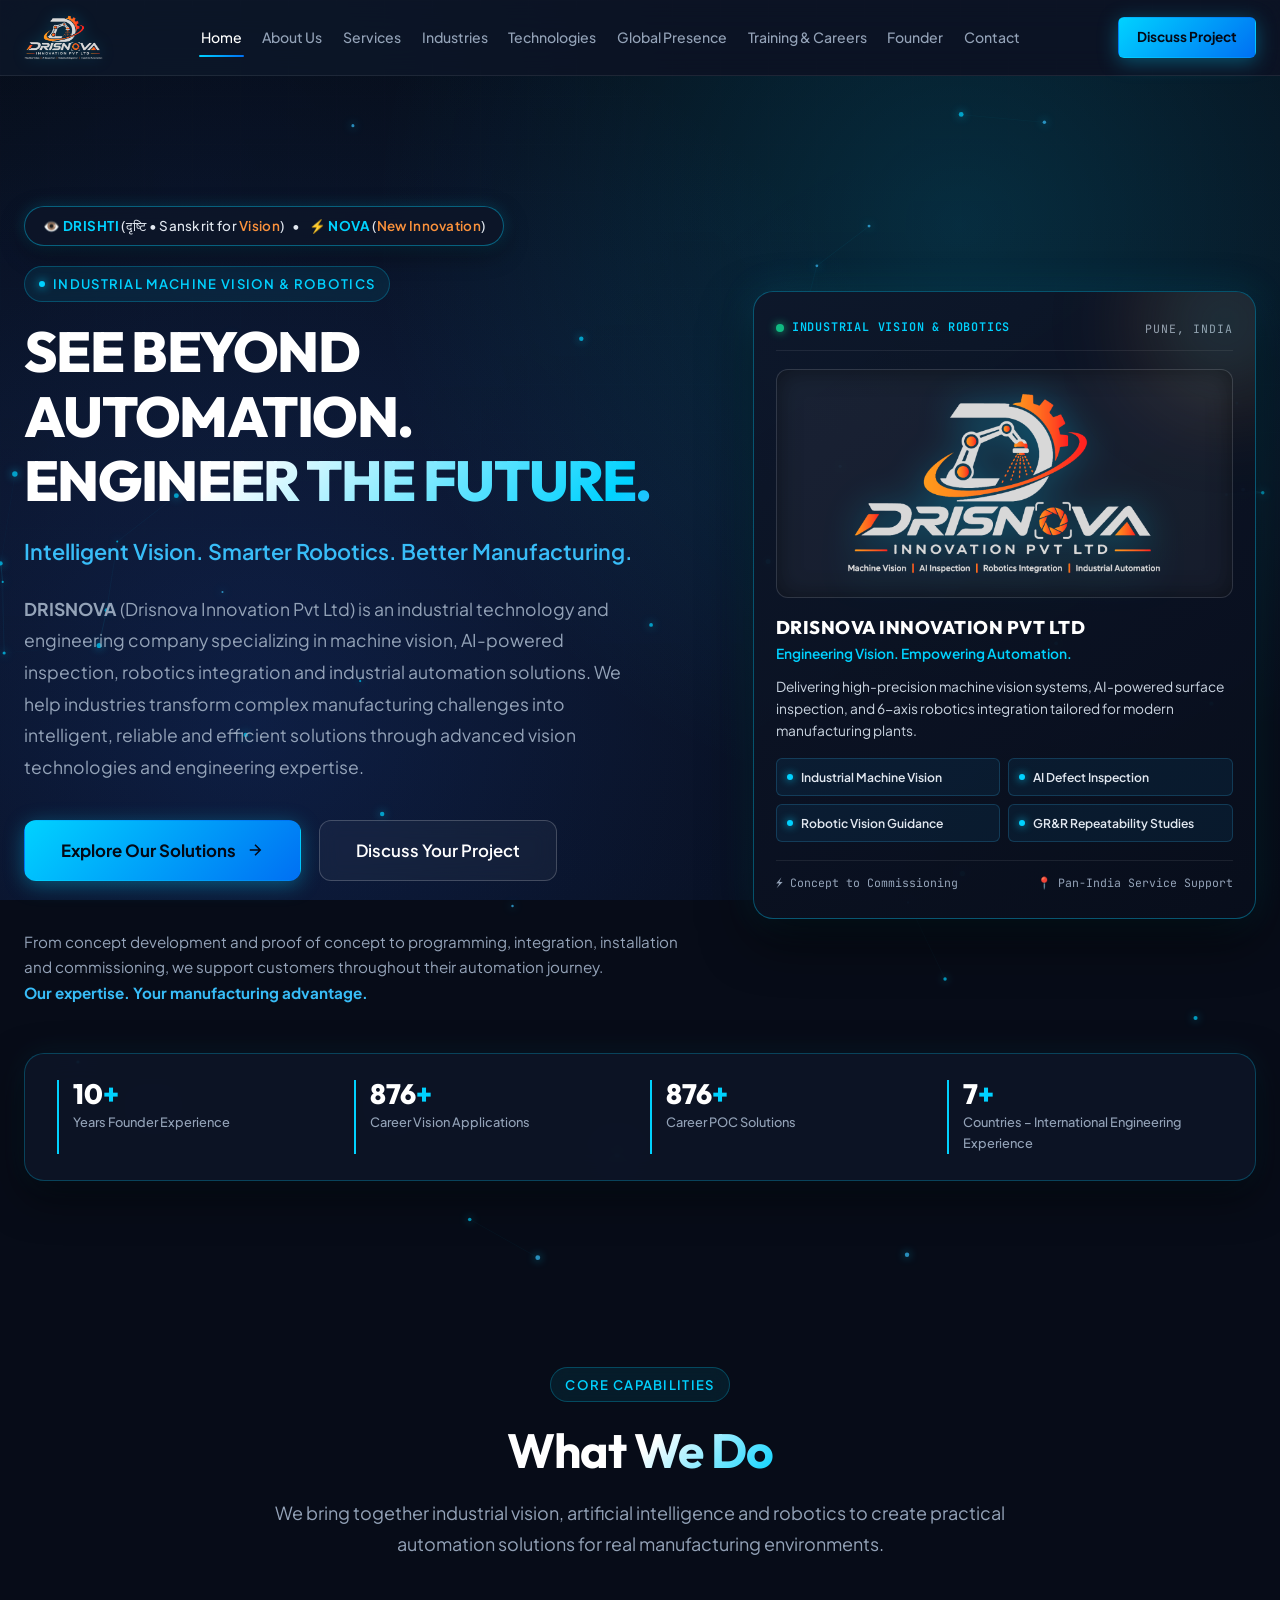
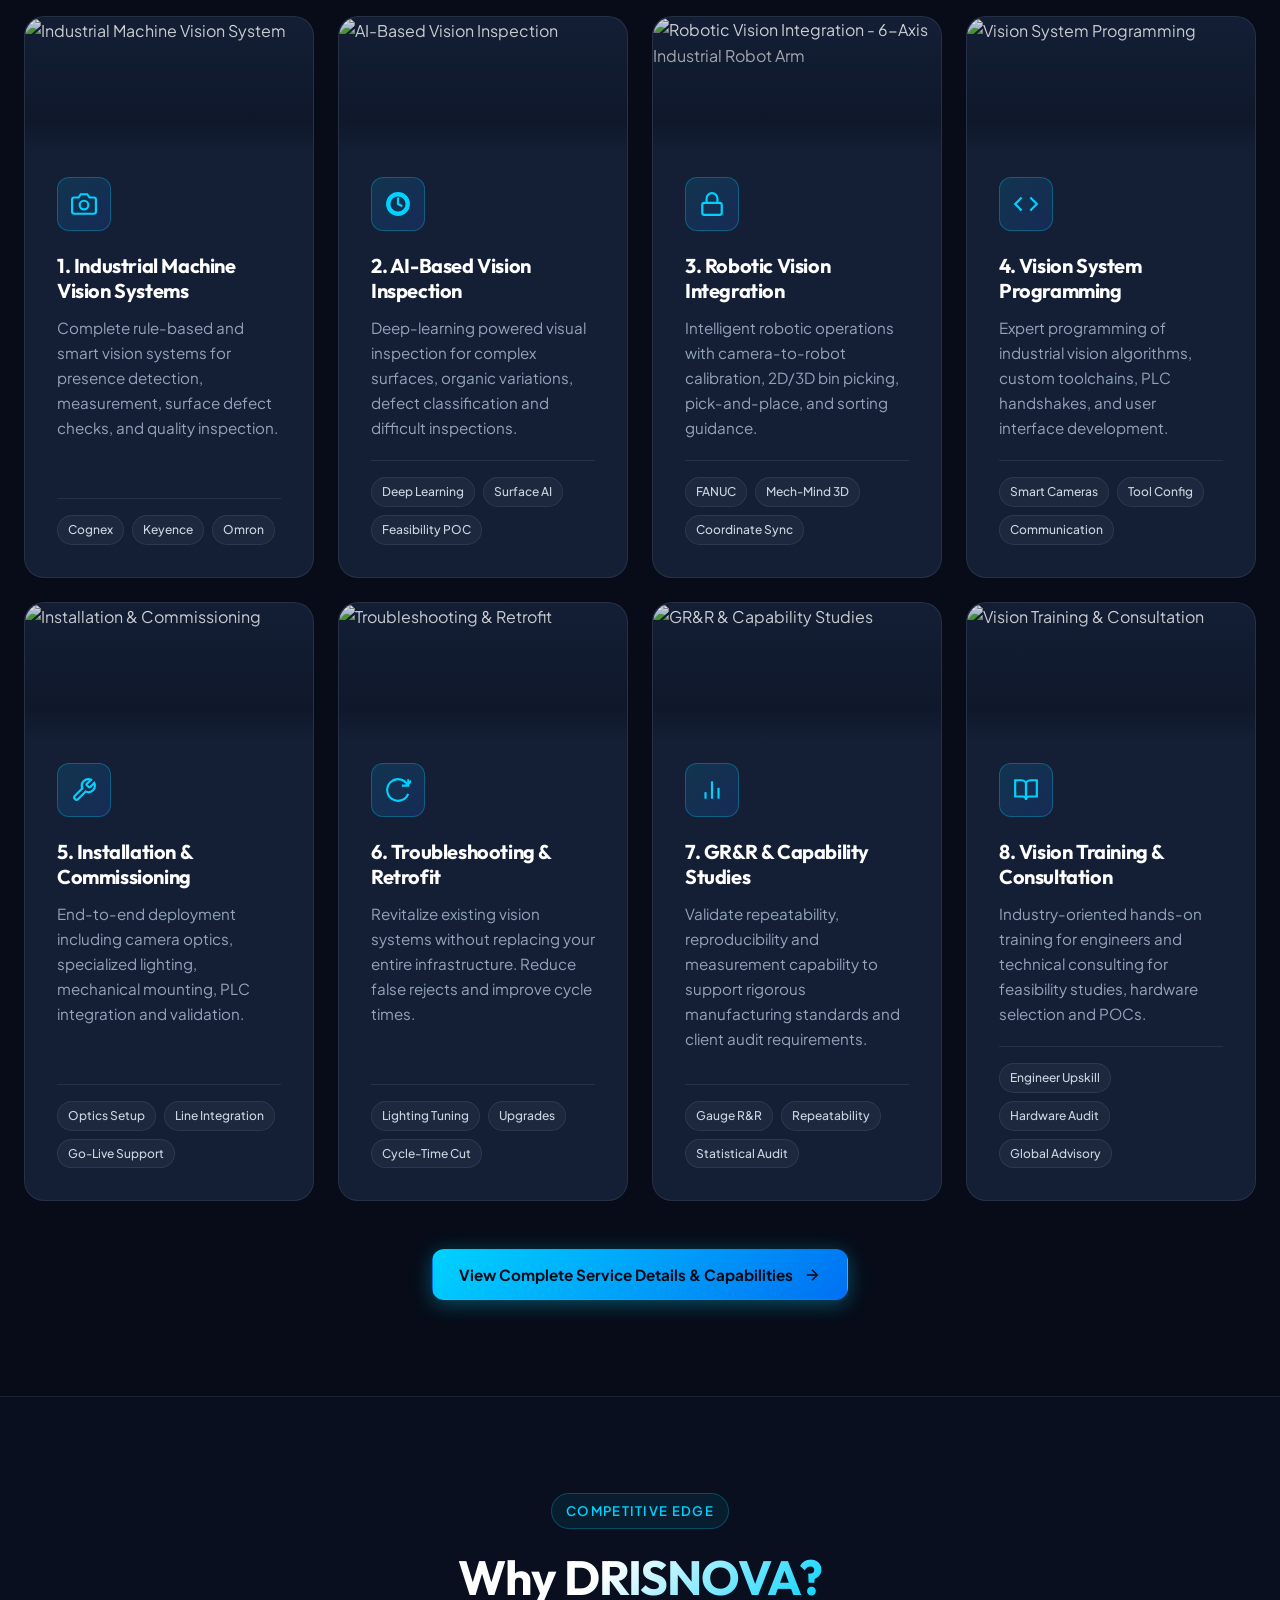
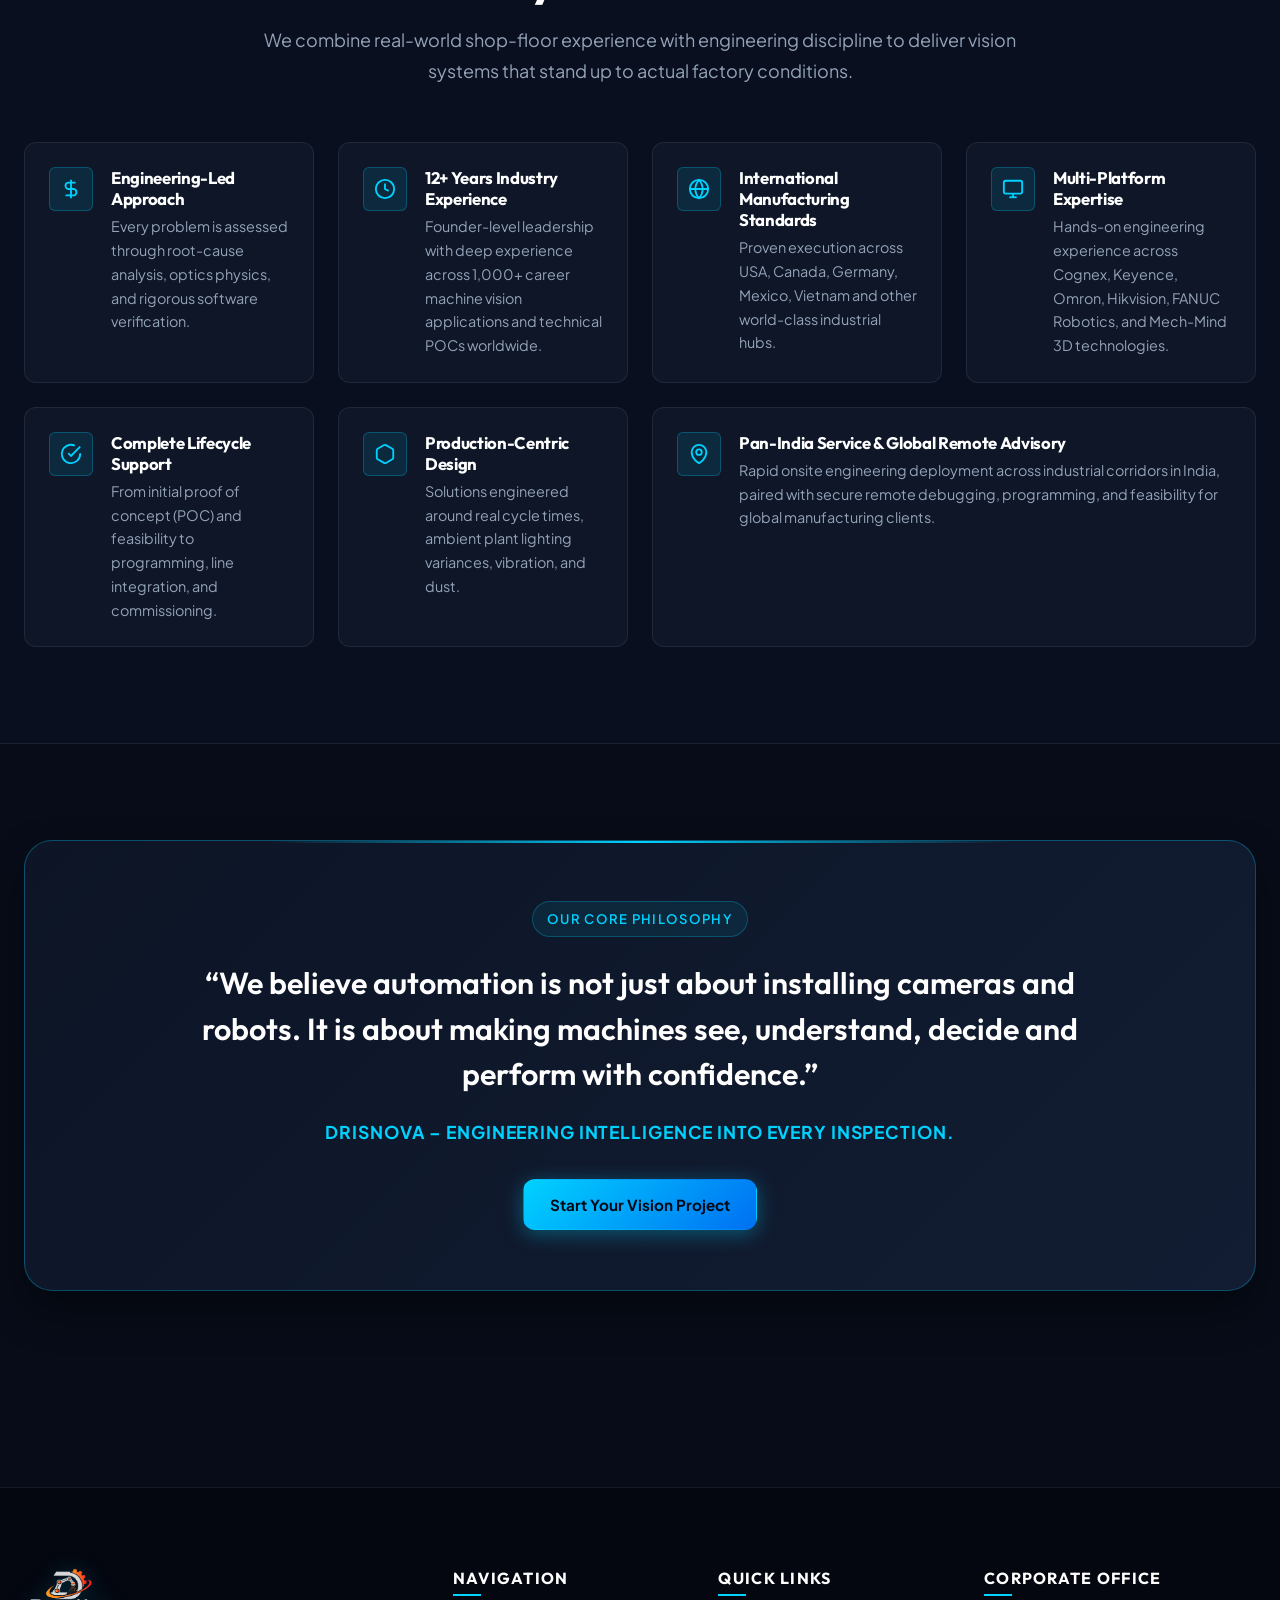
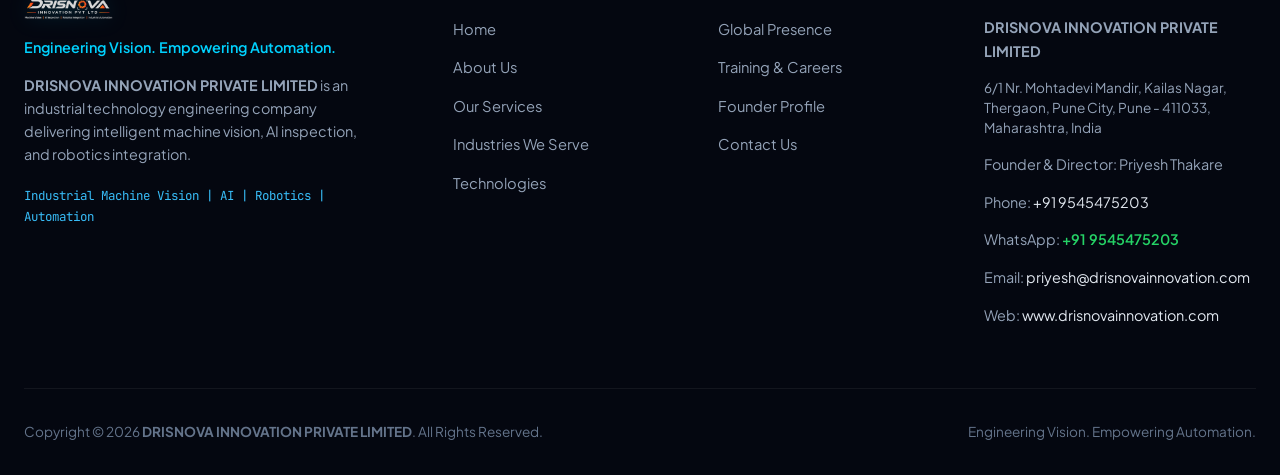
==== commit 48b49089: "Update hero pill with authentic brand etymology: DRISHTI (दृष्टि · Sanskrit for Vision) + NOVA (New " ====
--- a/index.html
+++ b/index.html
@@ -52,7 +52,7 @@
       <div class="hero-wrapper">
         <div class="hero-content">
           <div class="floating-tech-pill">
-            <span>⚡ AI Deep-Learning Vision</span> &bull; <span>FANUC Robotics</span> &bull; <span>Precision GR&R Calibration</span>
+            <span>👁️ <strong>DRISHTI</strong> (दृष्टि &bull; Sanskrit for <em>Vision</em>)</span> &bull; <span>⚡ <strong>NOVA</strong> (<em>New Innovation</em>)</span>
           </div>
 
           <div class="section-badge">
--- a/css/style.css
+++ b/css/style.css
@@ -463,14 +463,27 @@
   background: rgba(14, 22, 40, 0.85);
   border: 1px solid rgba(0, 210, 255, 0.4);
   box-shadow: 0 8px 24px rgba(0, 0, 0, 0.4), 0 0 15px rgba(0, 210, 255, 0.2);
-  padding: 8px 16px;
+  padding: 8px 18px;
   border-radius: 999px;
-  font-size: 0.82rem;
-  font-weight: 600;
-  color: #fff;
+  font-size: 0.84rem;
+  font-weight: 500;
+  color: #e2e8f0;
   margin-bottom: 20px;
   backdrop-filter: blur(10px);
   animation: float-badge 4s ease-in-out infinite;
+  letter-spacing: 0.3px;
+}
+
+.floating-tech-pill strong {
+  color: var(--accent-cyan);
+  font-weight: 700;
+  letter-spacing: 0.5px;
+}
+
+.floating-tech-pill em {
+  font-style: normal;
+  color: #fb923c;
+  font-weight: 600;
 }
 
 @keyframes float-badge {
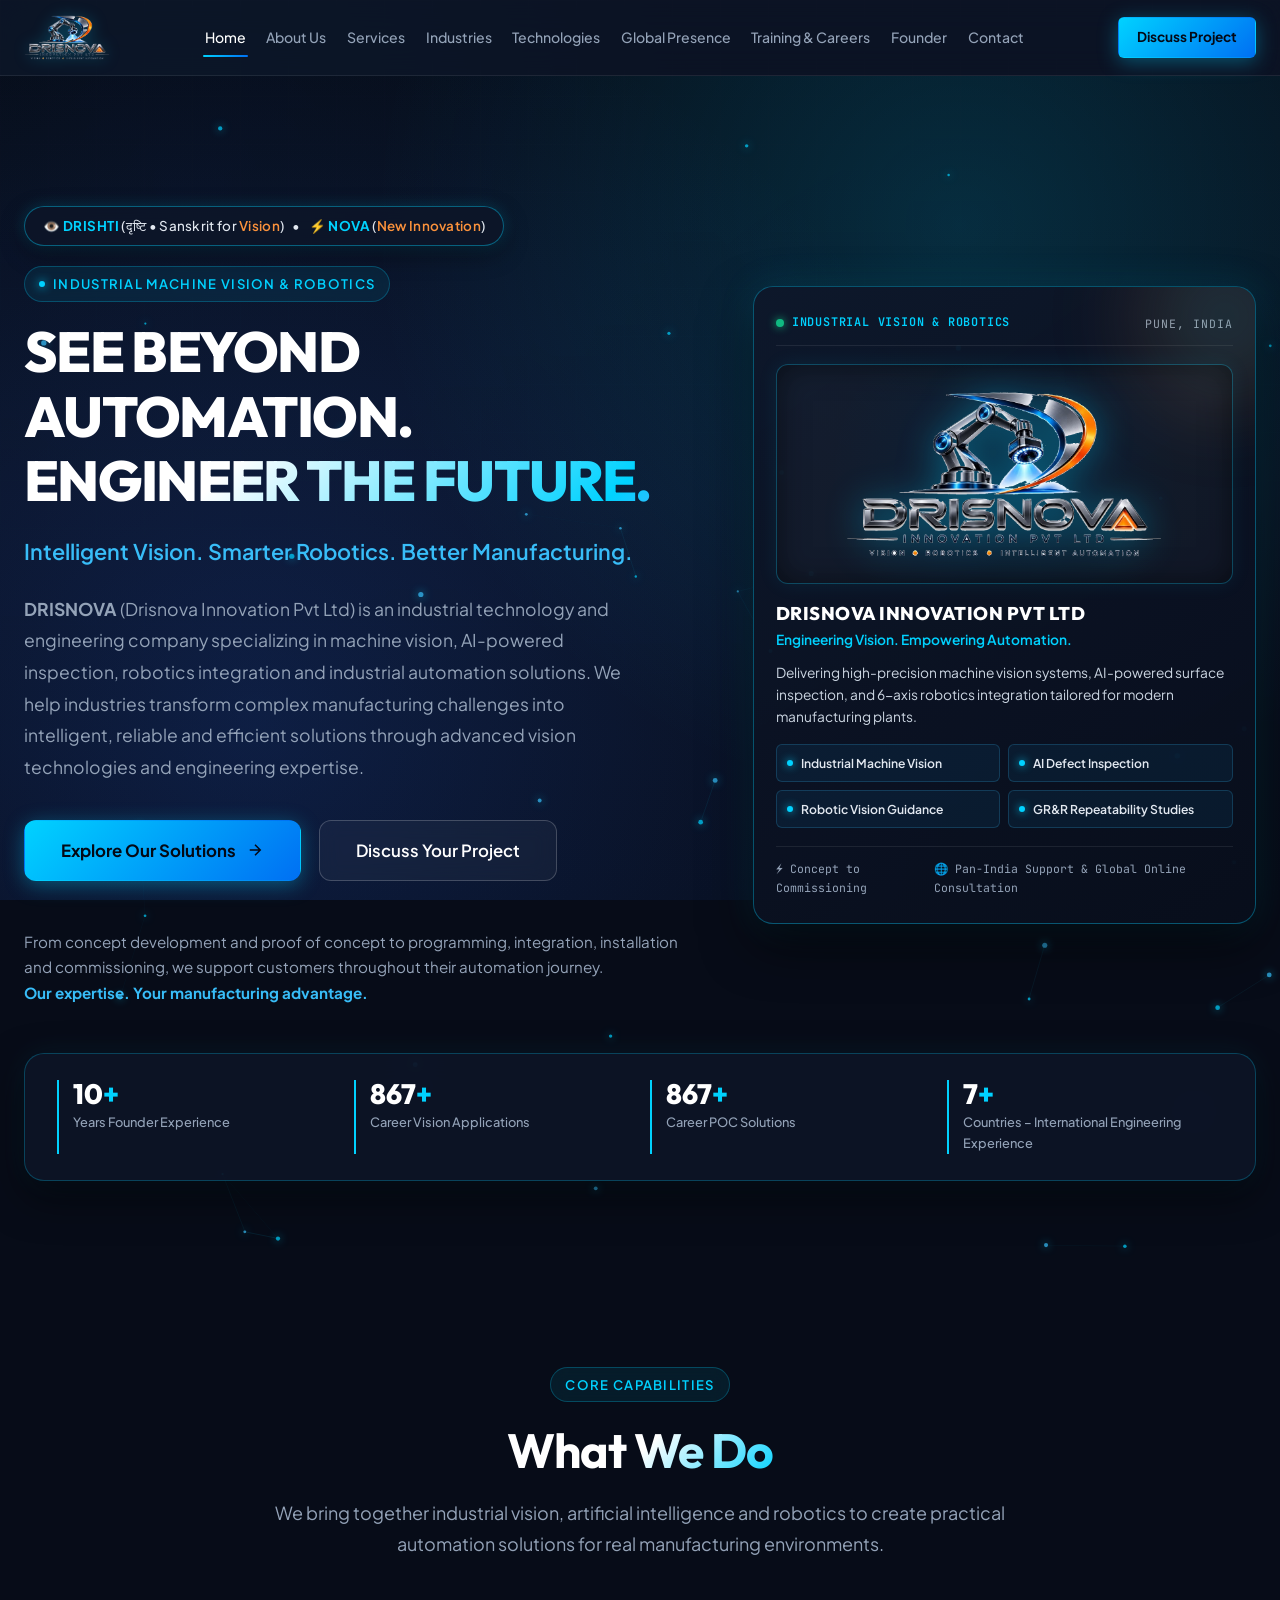
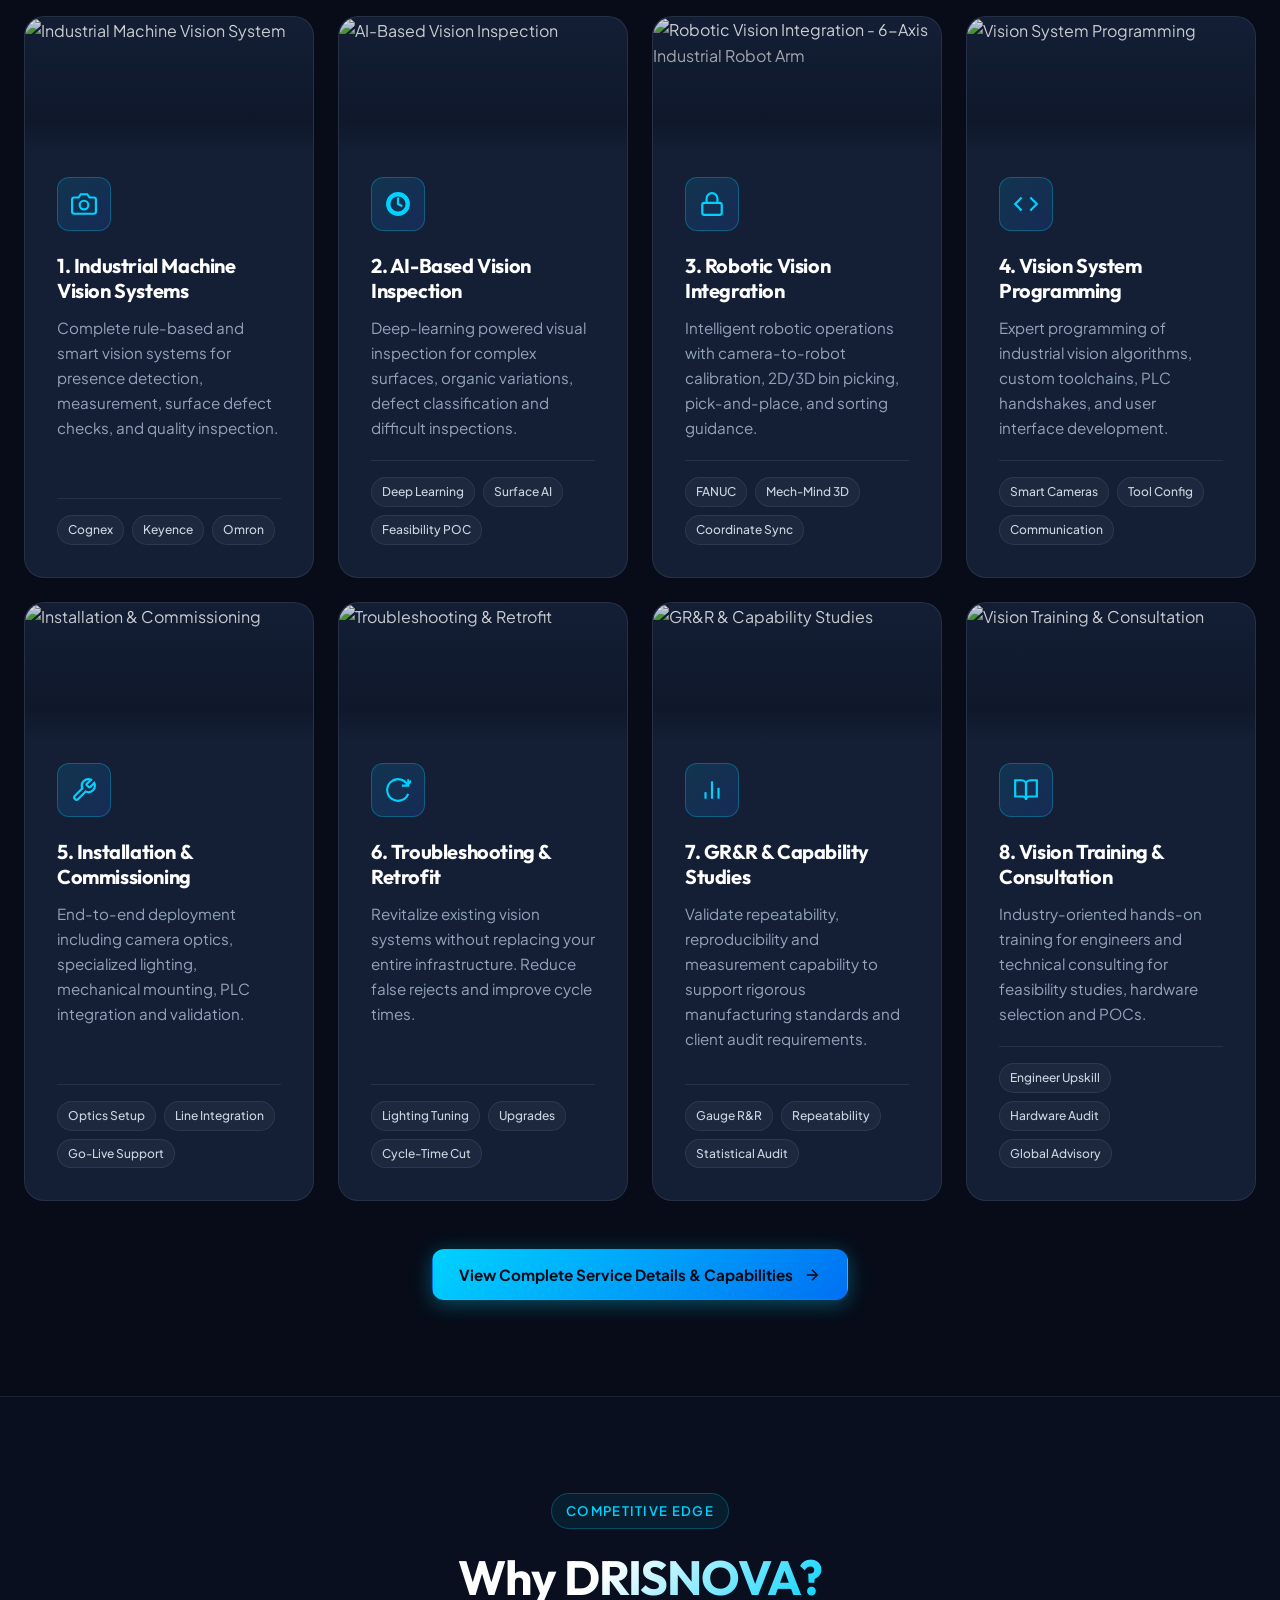
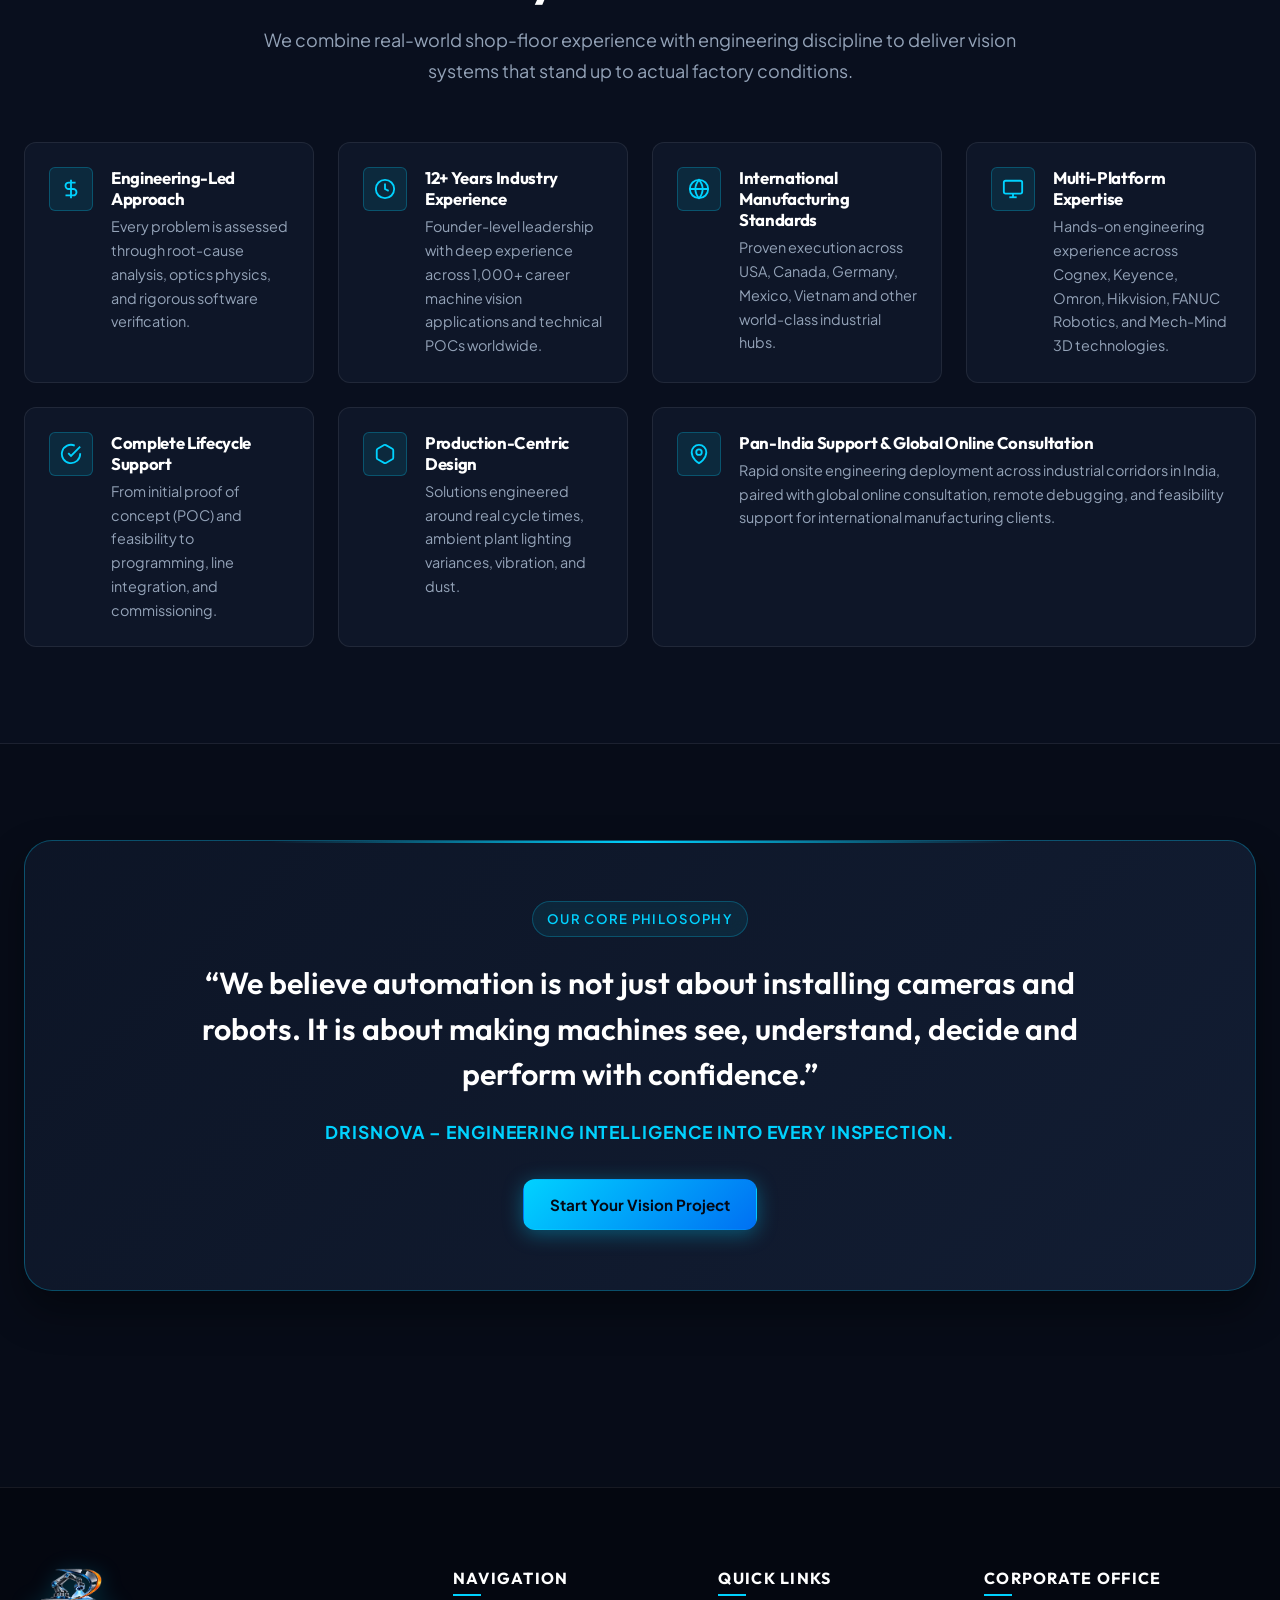
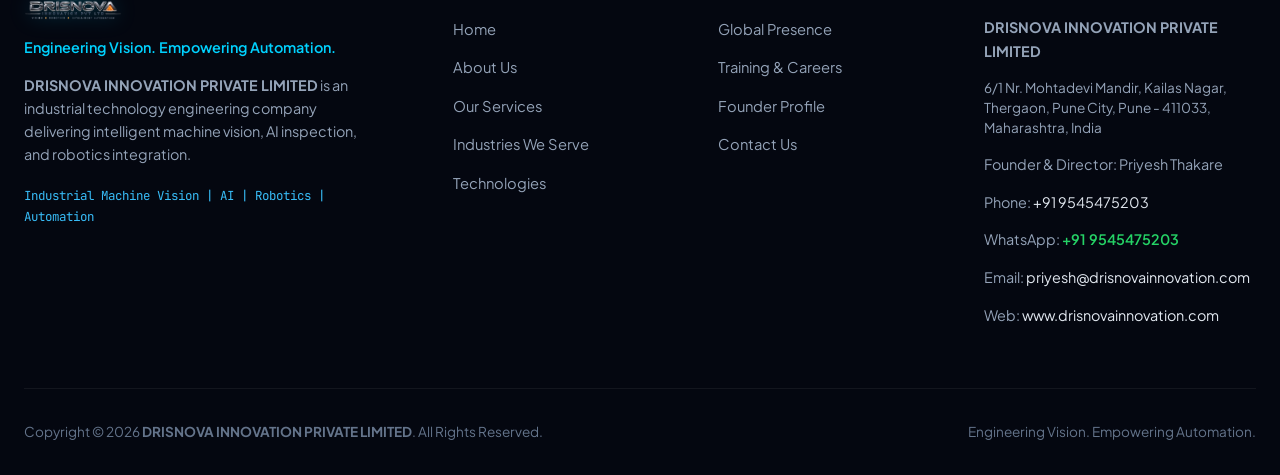
==== commit 806d6bfd: "Update service coverage to Pan-India Support & Global Online Consultation and add high-tech laser sc" ====
--- a/index.html
+++ b/index.html
@@ -100,9 +100,11 @@
             <span class="brand-cert-tag">PUNE, INDIA</span>
           </div>
 
-          <!-- Official Logo Showcase -->
+          <!-- Official Logo Showcase with High-Tech Laser & Shimmer Animation -->
           <div class="brand-logo-showcase-box">
-            <img src="assets/images/drisnova-logo.png" alt="DRISNOVA Innovation Pvt Ltd - Official Logo" class="brand-showcase-img">
+            <div class="logo-light-sweep"></div>
+            <div class="logo-scanner-beam"></div>
+            <img src="assets/images/drisnova-logo.png" alt="DRISNOVA Innovation Pvt Ltd - Official Logo" class="brand-showcase-img animated-metallic-logo">
           </div>
 
           <div class="brand-card-body">
@@ -133,7 +135,7 @@
 
             <div class="brand-card-footer-strip">
               <div class="b-item">⚡ Concept to Commissioning</div>
-              <div class="b-item">📍 Pan-India Service Support</div>
+              <div class="b-item">🌐 Pan-India Support & Global Online Consultation</div>
             </div>
           </div>
         </div>
@@ -478,8 +480,8 @@
             <svg width="22" height="22" viewBox="0 0 24 24" fill="none" stroke="currentColor" stroke-width="2"><path d="M12 22s-8-4.5-8-11.8A8 8 0 0 1 12 2a8 8 0 0 1 8 8.2c0 7.3-8 11.8-8 11.8z"/><circle cx="12" cy="10" r="3"/></svg>
           </div>
           <div class="why-content">
-            <h4>Pan-India Service & Global Remote Advisory</h4>
-            <p>Rapid onsite engineering deployment across industrial corridors in India, paired with secure remote debugging, programming, and feasibility for global manufacturing clients.</p>
+            <h4>Pan-India Support & Global Online Consultation</h4>
+            <p>Rapid onsite engineering deployment across industrial corridors in India, paired with global online consultation, remote debugging, and feasibility support for international manufacturing clients.</p>
           </div>
         </div>
       </div>
--- a/css/style.css
+++ b/css/style.css
@@ -629,18 +629,93 @@
 }
 
 .brand-logo-showcase-box {
-  background: rgba(255, 255, 255, 0.05);
-  border: 1px solid rgba(255, 255, 255, 0.1);
+  background: radial-gradient(circle at center, rgba(14, 165, 233, 0.08) 0%, rgba(255, 255, 255, 0.03) 70%);
+  border: 1px solid rgba(0, 210, 255, 0.25);
   border-radius: var(--radius-md);
-  padding: 20px 16px;
+  padding: 24px 18px;
   display: flex;
   align-items: center;
   justify-content: center;
   margin-bottom: 18px;
   position: relative;
-  box-shadow: inset 0 0 24px rgba(0, 0, 0, 0.45);
-}
-
+  overflow: hidden;
+  box-shadow: inset 0 0 30px rgba(0, 0, 0, 0.5), 0 0 20px rgba(0, 210, 255, 0.08);
+}
+
+/* 1. Metallic Shimmer Light Sweep across Chrome Logo */
+.logo-light-sweep {
+  position: absolute;
+  top: -60%;
+  left: -130%;
+  width: 70%;
+  height: 220%;
+  background: linear-gradient(
+    115deg,
+    transparent 20%,
+    rgba(255, 255, 255, 0.0) 35%,
+    rgba(0, 210, 255, 0.25) 46%,
+    rgba(255, 255, 255, 0.65) 50%,
+    rgba(249, 115, 22, 0.3) 54%,
+    rgba(255, 255, 255, 0.0) 65%,
+    transparent 80%
+  );
+  transform: rotate(25deg);
+  animation: metallic-light-sweep 5.5s cubic-bezier(0.4, 0, 0.2, 1) infinite;
+  pointer-events: none;
+  z-index: 2;
+}
+
+@keyframes metallic-light-sweep {
+  0% {
+    left: -130%;
+    opacity: 0;
+  }
+  10% {
+    opacity: 1;
+  }
+  40% {
+    left: 140%;
+    opacity: 0.85;
+  }
+  45%, 100% {
+    left: 140%;
+    opacity: 0;
+  }
+}
+
+/* 2. Precision Laser Scanner Beam Sweeping across Logo */
+.logo-scanner-beam {
+  position: absolute;
+  left: 6%;
+  right: 6%;
+  height: 2px;
+  background: linear-gradient(90deg, transparent 0%, rgba(0, 210, 255, 0.4) 20%, #00d2ff 50%, rgba(0, 210, 255, 0.4) 80%, transparent 100%);
+  box-shadow: 0 0 10px #00d2ff, 0 0 18px rgba(0, 210, 255, 0.6);
+  animation: logo-laser-scan 5.5s ease-in-out infinite;
+  pointer-events: none;
+  opacity: 0;
+  z-index: 2;
+}
+
+@keyframes logo-laser-scan {
+  0%, 8% {
+    top: 10%;
+    opacity: 0;
+  }
+  12% {
+    opacity: 0.85;
+  }
+  38% {
+    top: 90%;
+    opacity: 0.85;
+  }
+  42%, 100% {
+    top: 90%;
+    opacity: 0;
+  }
+}
+
+/* 3. Floating Levitation & Specular Glow for 3D Metallic Logo */
 .brand-showcase-img {
   width: 100%;
   max-width: 320px;
@@ -649,10 +724,31 @@
   display: block;
   filter: drop-shadow(0 4px 18px rgba(0, 210, 255, 0.4));
   transition: transform var(--transition-normal);
-}
-
-.brand-hero-card:hover .brand-showcase-img {
-  transform: scale(1.02);
+  position: relative;
+  z-index: 1;
+}
+
+.animated-metallic-logo {
+  animation: logo-3d-float 5s ease-in-out infinite;
+  transform-origin: center center;
+  will-change: transform, filter;
+}
+
+@keyframes logo-3d-float {
+  0%, 100% {
+    transform: translateY(0px) scale(1);
+    filter: drop-shadow(0 6px 18px rgba(0, 210, 255, 0.35)) drop-shadow(0 0 10px rgba(249, 115, 22, 0.2));
+  }
+  50% {
+    transform: translateY(-7px) scale(1.02);
+    filter: drop-shadow(0 14px 28px rgba(0, 210, 255, 0.55)) drop-shadow(0 0 18px rgba(249, 115, 22, 0.35));
+  }
+}
+
+.brand-hero-card:hover .animated-metallic-logo {
+  animation-play-state: paused;
+  transform: translateY(-4px) scale(1.035);
+  filter: drop-shadow(0 16px 32px rgba(0, 210, 255, 0.65)) drop-shadow(0 0 22px rgba(249, 115, 22, 0.45));
 }
 
 .brand-card-title {
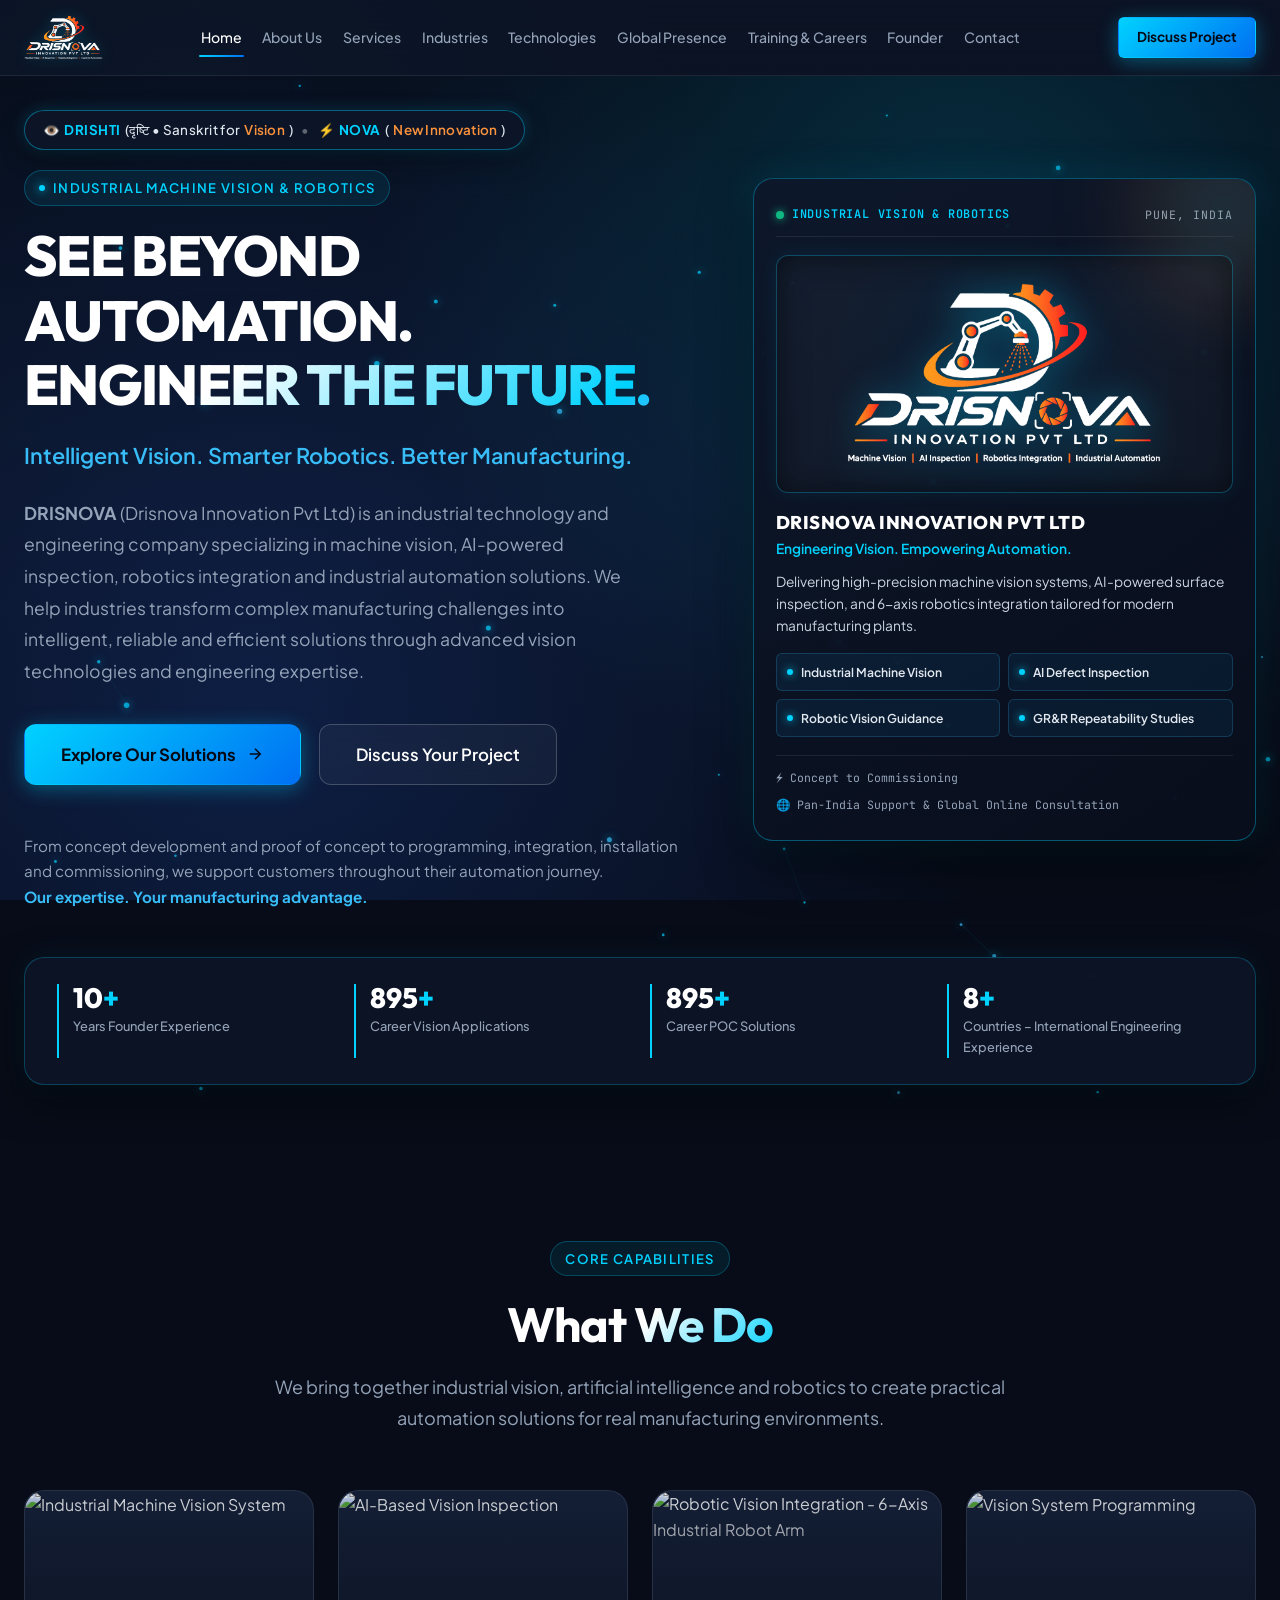
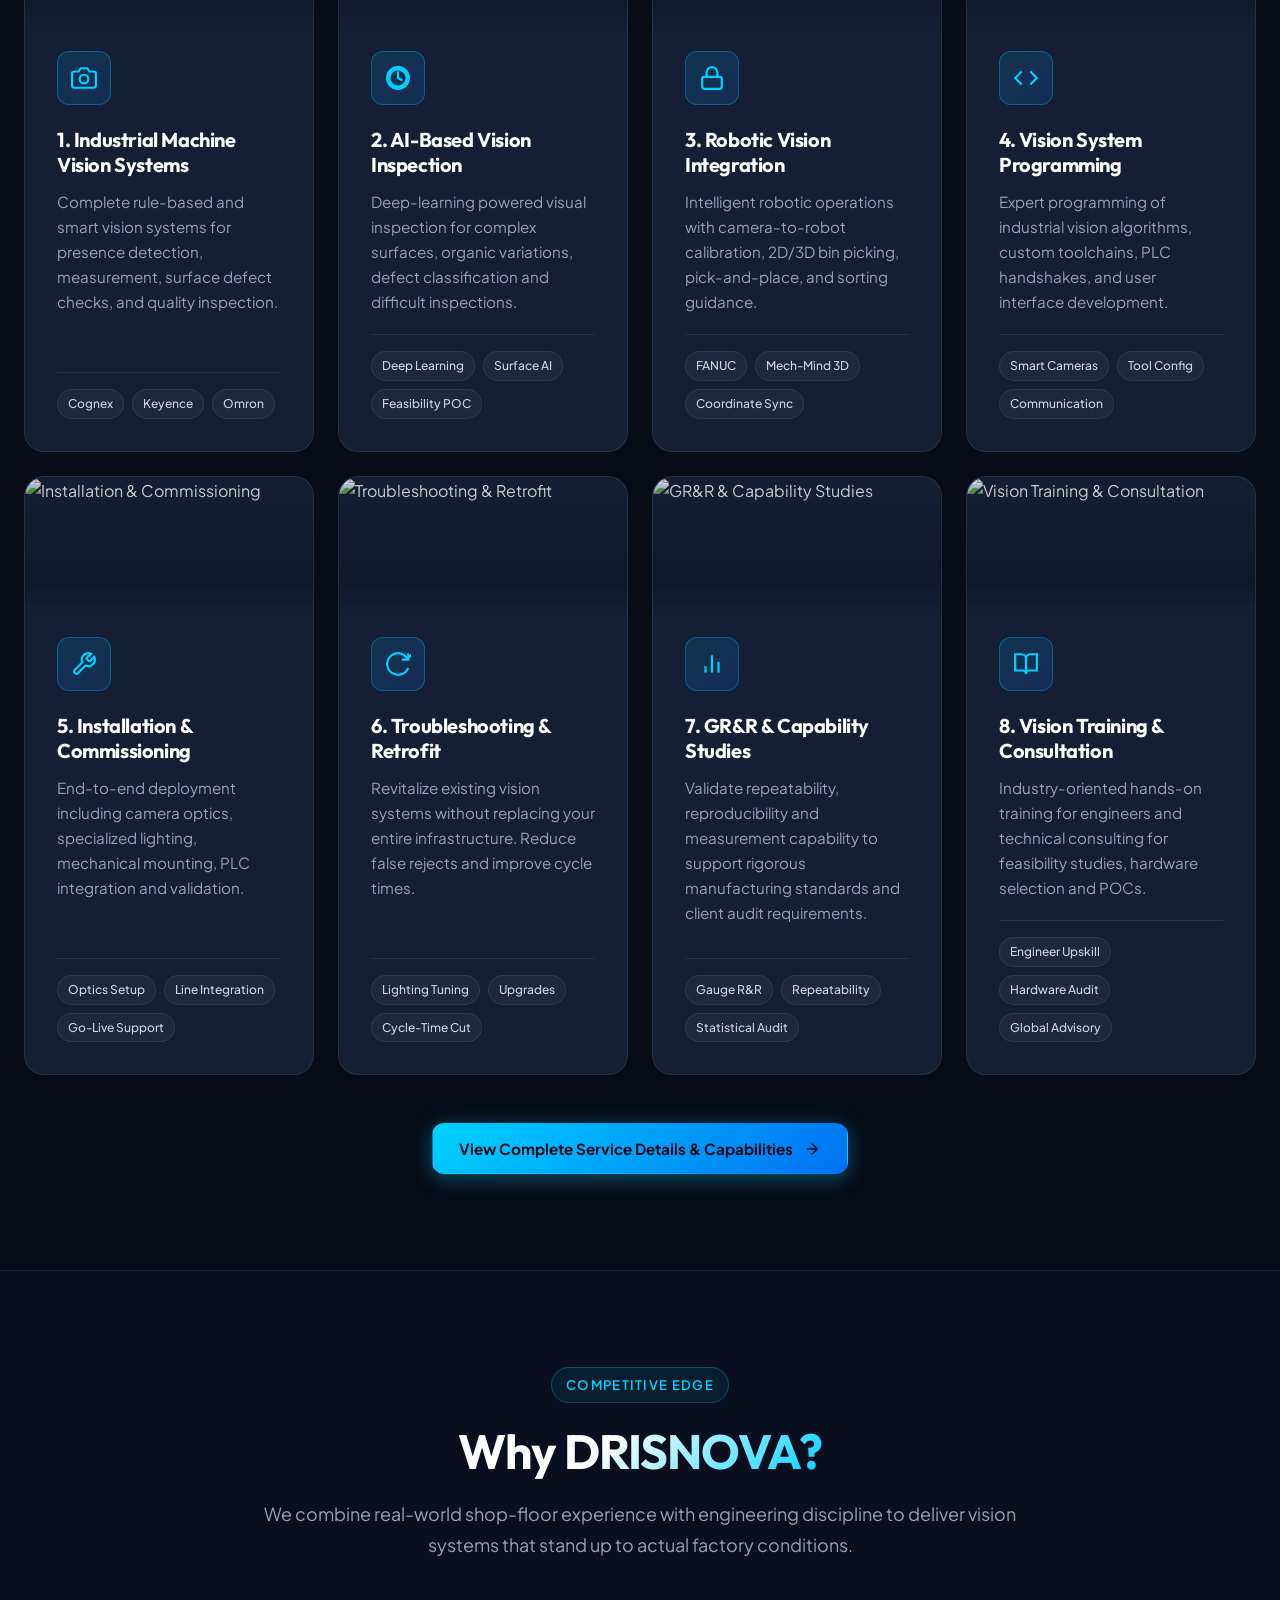
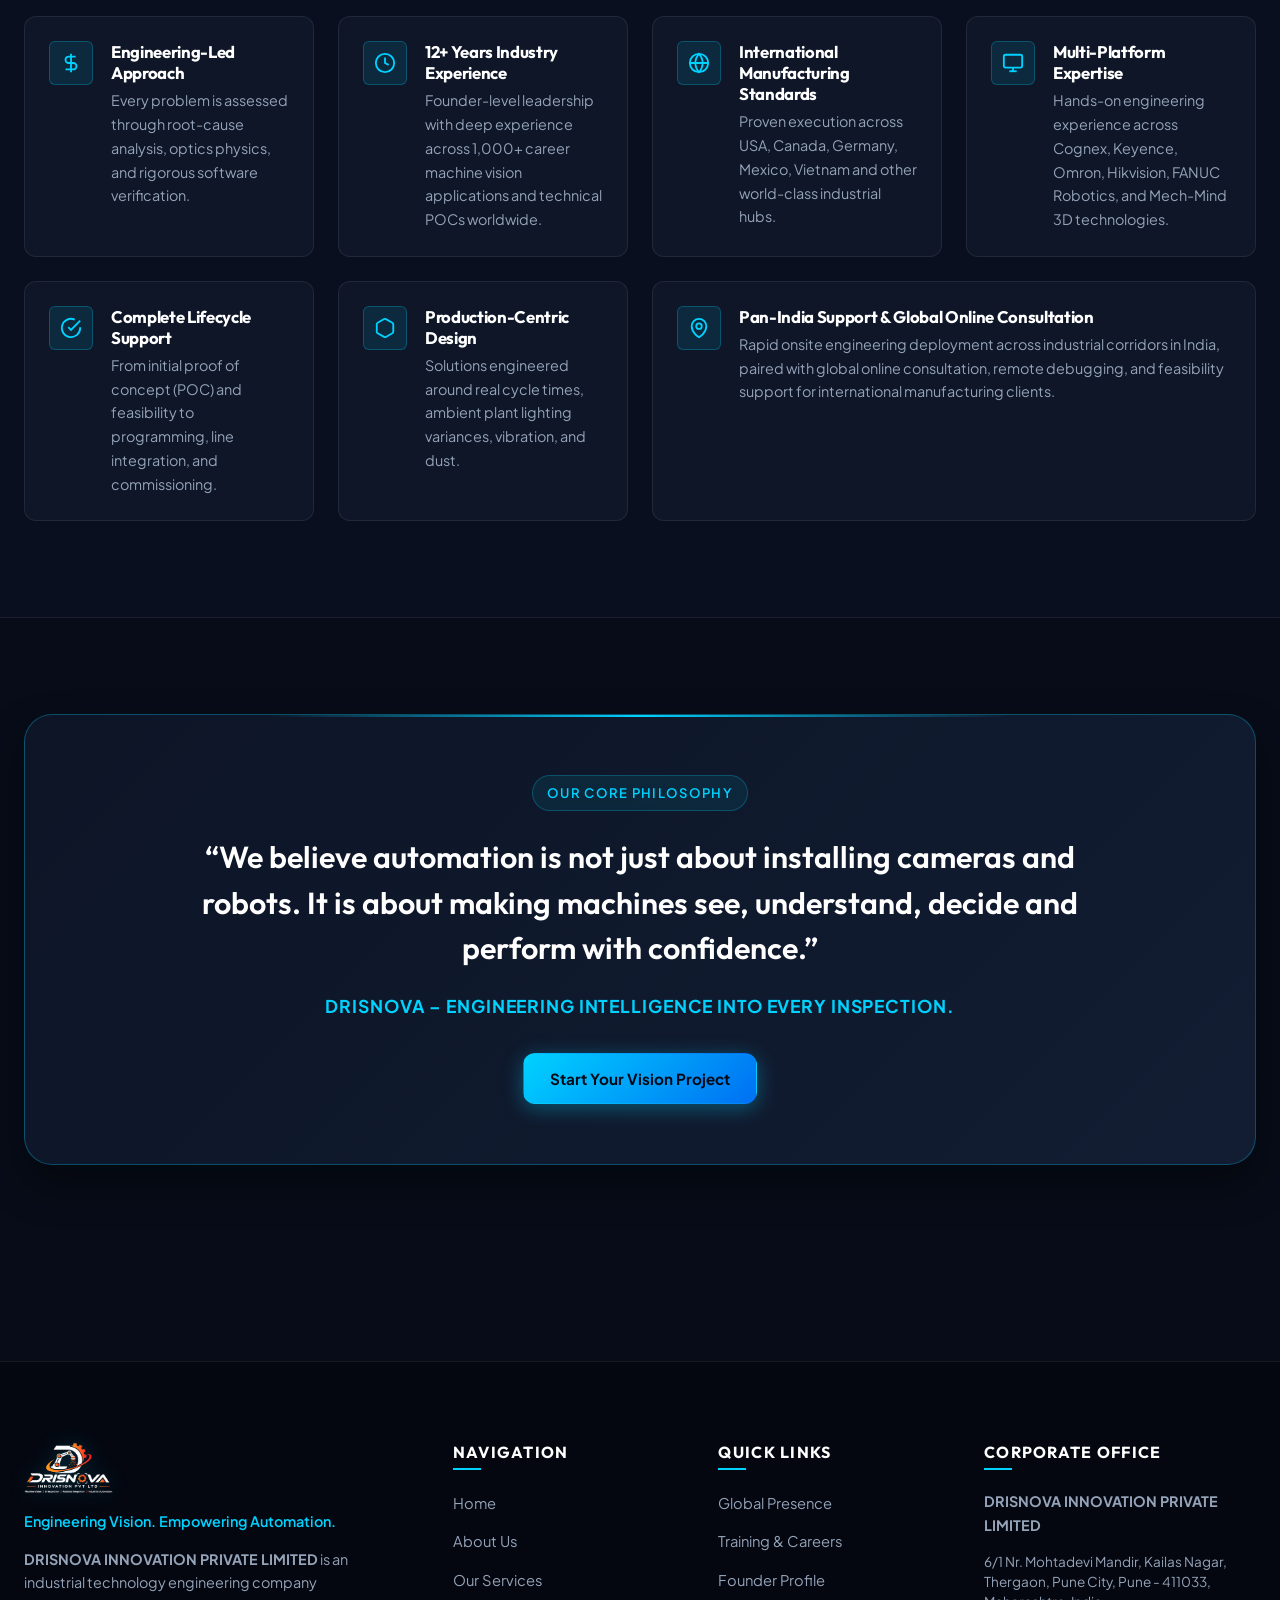
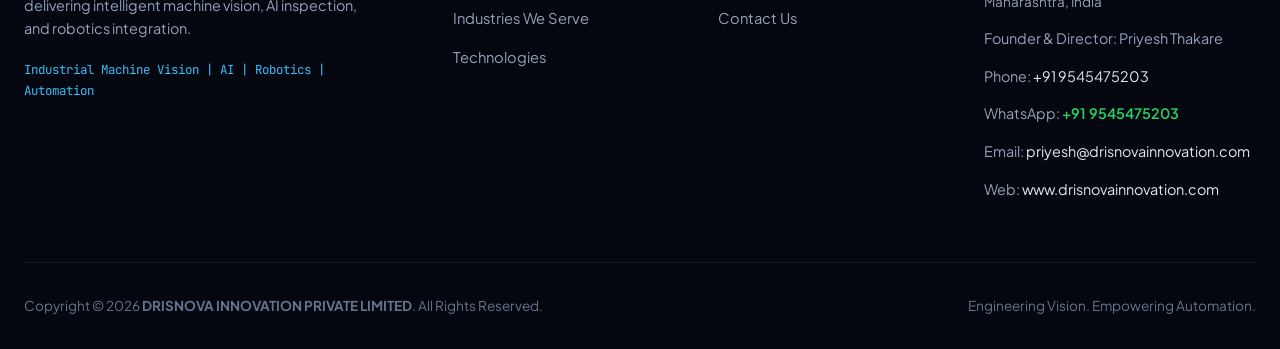
==== commit f471258a: "Fix mobile DRISHTI NOVA pill layout and align Industrial Vision logo scanner into orthogonal PLUS cr" ====
--- a/index.html
+++ b/index.html
@@ -52,7 +52,9 @@
       <div class="hero-wrapper">
         <div class="hero-content">
           <div class="floating-tech-pill">
-            <span>👁️ <strong>DRISHTI</strong> (दृष्टि &bull; Sanskrit for <em>Vision</em>)</span> &bull; <span>⚡ <strong>NOVA</strong> (<em>New Innovation</em>)</span>
+            <span class="tech-pill-part">👁️ <strong>DRISHTI</strong> (दृष्टि &bull; Sanskrit for <em>Vision</em>)</span>
+            <span class="tech-pill-divider">&bull;</span>
+            <span class="tech-pill-part">⚡ <strong>NOVA</strong> (<em>New Innovation</em>)</span>
           </div>
 
           <div class="section-badge">
--- a/css/style.css
+++ b/css/style.css
@@ -63,6 +63,9 @@
   scroll-behavior: smooth;
   font-size: 16px;
   -webkit-text-size-adjust: 100%;
+  overflow-x: hidden;
+  max-width: 100%;
+  width: 100%;
 }
 
 body {
@@ -73,6 +76,8 @@
   overflow-x: hidden;
   position: relative;
   min-height: 100vh;
+  max-width: 100%;
+  width: 100%;
 }
 
 /* Background Grid & Ambient Lighting */
@@ -422,7 +427,7 @@
    HERO SECTION - CINEMATIC INDUSTRIAL BACKGROUND & AMBIENT EFFECTS
    =================================================================== */
 .hero-section {
-  padding: 130px 0 90px 0;
+  padding: 34px 0 60px 0;
   position: relative;
   overflow: hidden;
   background-image: 
@@ -459,6 +464,7 @@
 .floating-tech-pill {
   display: inline-flex;
   align-items: center;
+  max-width: 100%;
   gap: 8px;
   background: rgba(14, 22, 40, 0.85);
   border: 1px solid rgba(0, 210, 255, 0.4);
@@ -472,6 +478,19 @@
   backdrop-filter: blur(10px);
   animation: float-badge 4s ease-in-out infinite;
   letter-spacing: 0.3px;
+  box-sizing: border-box;
+}
+
+.tech-pill-part {
+  display: inline-flex;
+  align-items: center;
+  gap: 4px;
+  white-space: nowrap;
+}
+
+.tech-pill-divider {
+  display: inline-block;
+  color: rgba(255, 255, 255, 0.35);
 }
 
 .floating-tech-pill strong {
@@ -642,48 +661,53 @@
   box-shadow: inset 0 0 30px rgba(0, 0, 0, 0.5), 0 0 20px rgba(0, 210, 255, 0.08);
 }
 
-/* 1. Metallic Shimmer Light Sweep across Chrome Logo */
+/* 1. Precision Vertical Scanner Beam (Forming a PLUS (+) reticle with Horizontal Beam) */
 .logo-light-sweep {
   position: absolute;
-  top: -60%;
-  left: -130%;
-  width: 70%;
-  height: 220%;
-  background: linear-gradient(
-    115deg,
-    transparent 20%,
-    rgba(255, 255, 255, 0.0) 35%,
-    rgba(0, 210, 255, 0.25) 46%,
-    rgba(255, 255, 255, 0.65) 50%,
-    rgba(249, 115, 22, 0.3) 54%,
-    rgba(255, 255, 255, 0.0) 65%,
-    transparent 80%
-  );
-  transform: rotate(25deg);
-  animation: metallic-light-sweep 5.5s cubic-bezier(0.4, 0, 0.2, 1) infinite;
+  top: 6%;
+  bottom: 6%;
+  width: 2px;
+  background: linear-gradient(180deg, transparent 0%, rgba(0, 210, 255, 0.4) 20%, #00d2ff 50%, rgba(0, 210, 255, 0.4) 80%, transparent 100%);
+  box-shadow: 0 0 10px #00d2ff, 0 0 18px rgba(0, 210, 255, 0.6);
+  transform: none; /* Changed from inclined rotate(25deg) to vertical to form a PLUS (+) */
+  animation: logo-laser-scan-v 5.5s ease-in-out infinite;
   pointer-events: none;
+  opacity: 0;
   z-index: 2;
 }
 
-@keyframes metallic-light-sweep {
-  0% {
-    left: -130%;
+@keyframes logo-laser-scan-v {
+  0%, 6% {
+    left: 20%;
     opacity: 0;
   }
-  10% {
+  12% {
+    left: 20%;
+    opacity: 0.95;
+  }
+  38% {
+    left: 80%;
+    opacity: 0.95;
+  }
+  48% {
+    left: 50%;
     opacity: 1;
   }
-  40% {
-    left: 140%;
-    opacity: 0.85;
-  }
-  45%, 100% {
-    left: 140%;
+  68% {
+    left: 50%;
+    opacity: 1;
+  }
+  78% {
+    left: 20%;
+    opacity: 0.95;
+  }
+  85%, 100% {
+    left: 20%;
     opacity: 0;
   }
 }
 
-/* 2. Precision Laser Scanner Beam Sweeping across Logo */
+/* 2. Precision Horizontal Scanner Beam (Crossing with Vertical Beam to form a PLUS (+)) */
 .logo-scanner-beam {
   position: absolute;
   left: 6%;
@@ -691,26 +715,39 @@
   height: 2px;
   background: linear-gradient(90deg, transparent 0%, rgba(0, 210, 255, 0.4) 20%, #00d2ff 50%, rgba(0, 210, 255, 0.4) 80%, transparent 100%);
   box-shadow: 0 0 10px #00d2ff, 0 0 18px rgba(0, 210, 255, 0.6);
-  animation: logo-laser-scan 5.5s ease-in-out infinite;
+  animation: logo-laser-scan-h 5.5s ease-in-out infinite;
   pointer-events: none;
   opacity: 0;
   z-index: 2;
 }
 
-@keyframes logo-laser-scan {
-  0%, 8% {
-    top: 10%;
+@keyframes logo-laser-scan-h {
+  0%, 6% {
+    top: 20%;
     opacity: 0;
   }
   12% {
-    opacity: 0.85;
+    top: 20%;
+    opacity: 0.95;
   }
   38% {
-    top: 90%;
-    opacity: 0.85;
-  }
-  42%, 100% {
-    top: 90%;
+    top: 80%;
+    opacity: 0.95;
+  }
+  48% {
+    top: 50%;
+    opacity: 1;
+  }
+  68% {
+    top: 50%;
+    opacity: 1;
+  }
+  78% {
+    top: 20%;
+    opacity: 0.95;
+  }
+  85%, 100% {
+    top: 20%;
     opacity: 0;
   }
 }
@@ -810,6 +847,8 @@
   font-family: var(--font-mono);
   font-size: 0.72rem;
   color: #94a3b8;
+  flex-wrap: wrap;
+  gap: 8px;
 }
 
 /* ===================================================================
@@ -2181,10 +2220,10 @@
    PAGE HERO / BANNER COMMON COMPONENT
    =================================================================== */
 .page-hero {
-  padding: 80px 0 60px 0;
+  padding: 40px 0 36px 0;
   background: linear-gradient(180deg, rgba(0, 210, 255, 0.04) 0%, transparent 100%);
   border-bottom: 1px solid var(--border-subtle);
-  margin-bottom: 60px;
+  margin-bottom: 40px;
 }
 
 .breadcrumbs {
@@ -2389,7 +2428,58 @@
 
   /* Hero adjustments for Mobile */
   .hero-section {
-    padding: 36px 0 28px 0;
+    padding: 24px 0 24px 0;
+  }
+
+  .floating-tech-pill {
+    display: inline-flex;
+    flex-direction: column;
+    align-items: flex-start;
+    gap: 4px;
+    padding: 8px 14px;
+    border-radius: var(--radius-md);
+    margin-bottom: 14px;
+    max-width: 100%;
+  }
+
+  .floating-tech-pill .tech-pill-divider {
+    display: none;
+  }
+
+  .floating-tech-pill .tech-pill-part {
+    display: block;
+    white-space: normal;
+    font-size: clamp(0.72rem, 3.2vw, 0.78rem);
+    line-height: 1.4;
+  }
+
+  .section-badge {
+    font-size: clamp(0.7rem, 2.8vw, 0.78rem);
+    padding: 5px 12px;
+    letter-spacing: 0.05em;
+    margin-bottom: 14px;
+    white-space: normal;
+    line-height: 1.35;
+    max-width: 100%;
+  }
+
+  .brand-logo-img {
+    height: 38px;
+    max-width: 175px;
+  }
+
+  .brand-hero-card {
+    padding: 20px 16px;
+    margin-top: 10px;
+  }
+
+  .brand-showcase-img {
+    max-width: 260px;
+  }
+
+  .brand-pill-grid {
+    grid-template-columns: 1fr;
+    gap: 8px;
   }
 
   .hero-lead-title {
@@ -2694,8 +2784,26 @@
 }
 
 @media (max-width: 480px) {
+  .floating-tech-pill {
+    padding: 7px 12px;
+    gap: 3px;
+    margin-bottom: 12px;
+    border-radius: 12px;
+    max-width: 100%;
+  }
+
+  .floating-tech-pill .tech-pill-part {
+    font-size: 0.72rem;
+    line-height: 1.35;
+  }
+
+  .brand-card-footer-strip {
+    flex-direction: column;
+    gap: 6px;
+  }
+
   .hero-lead-title {
-    font-size: 1.95rem;
+    font-size: 1.85rem;
   }
 
   .hero-stats-strip {
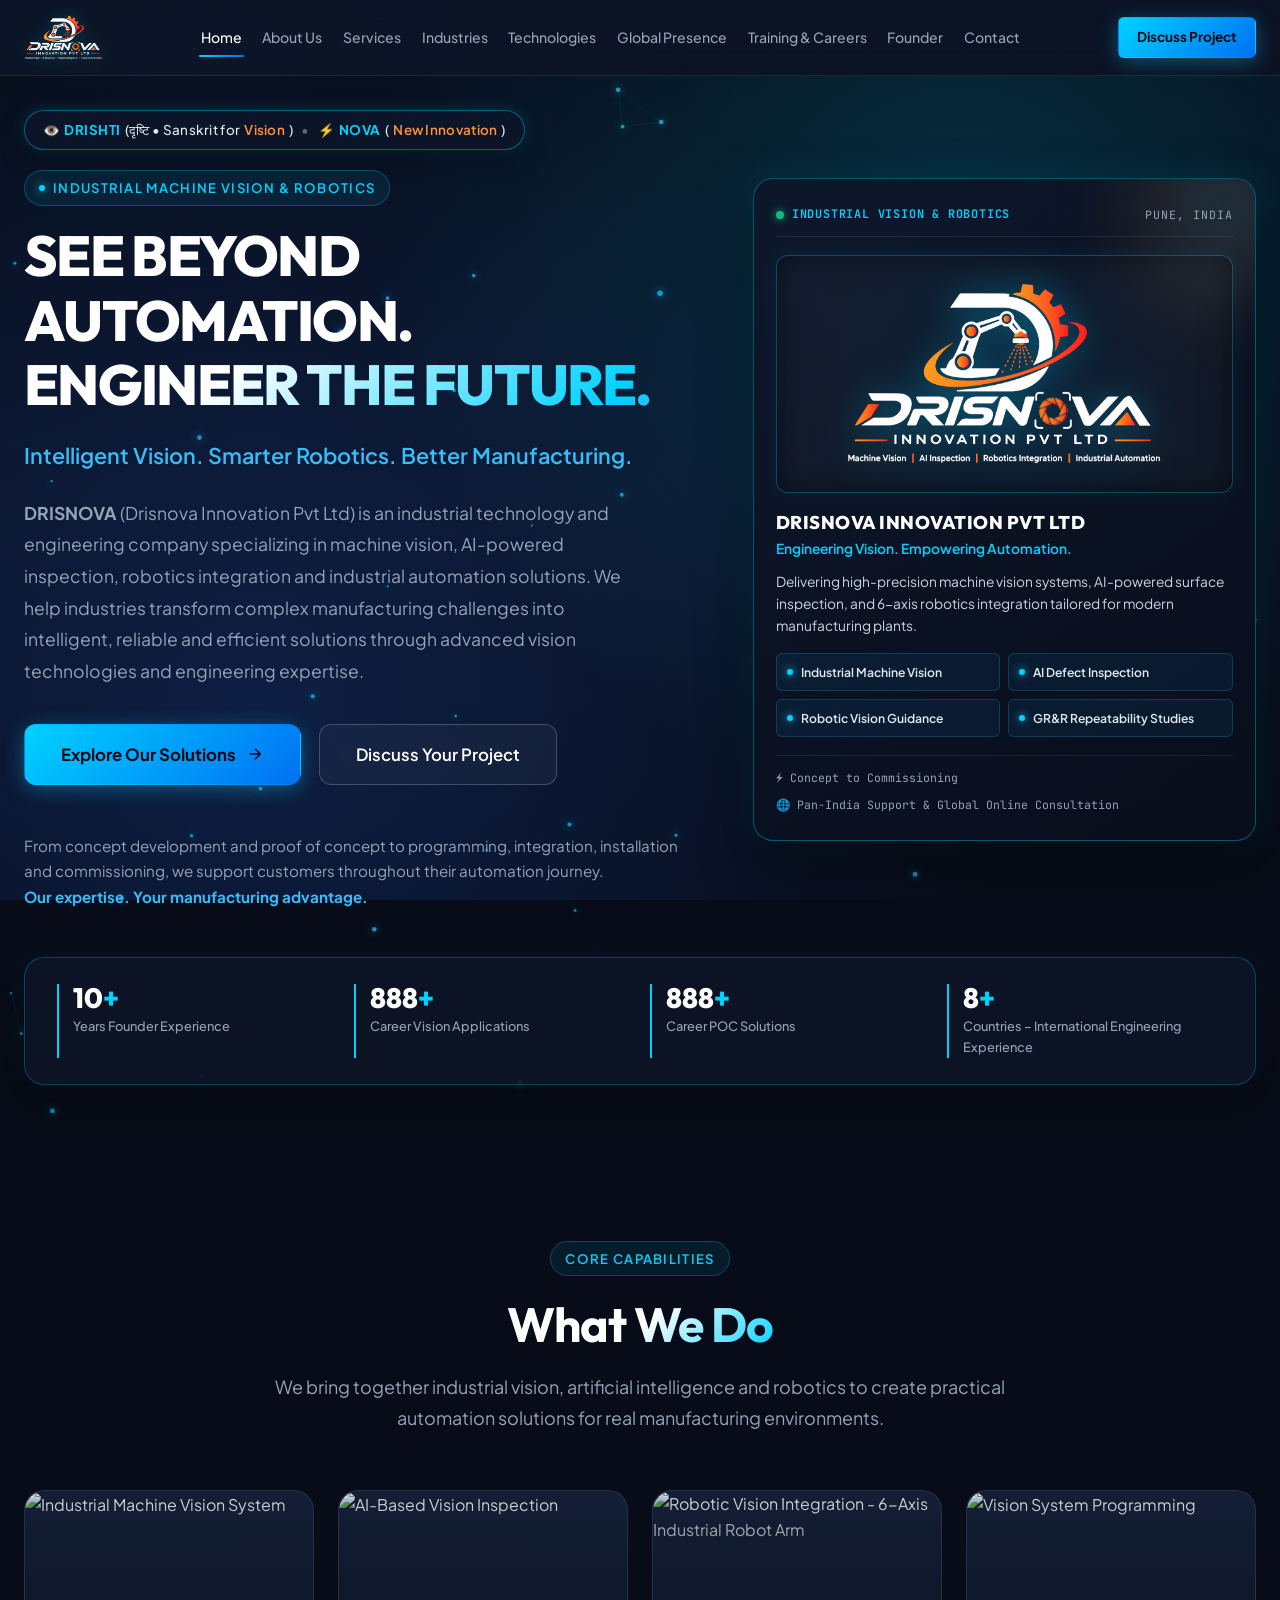
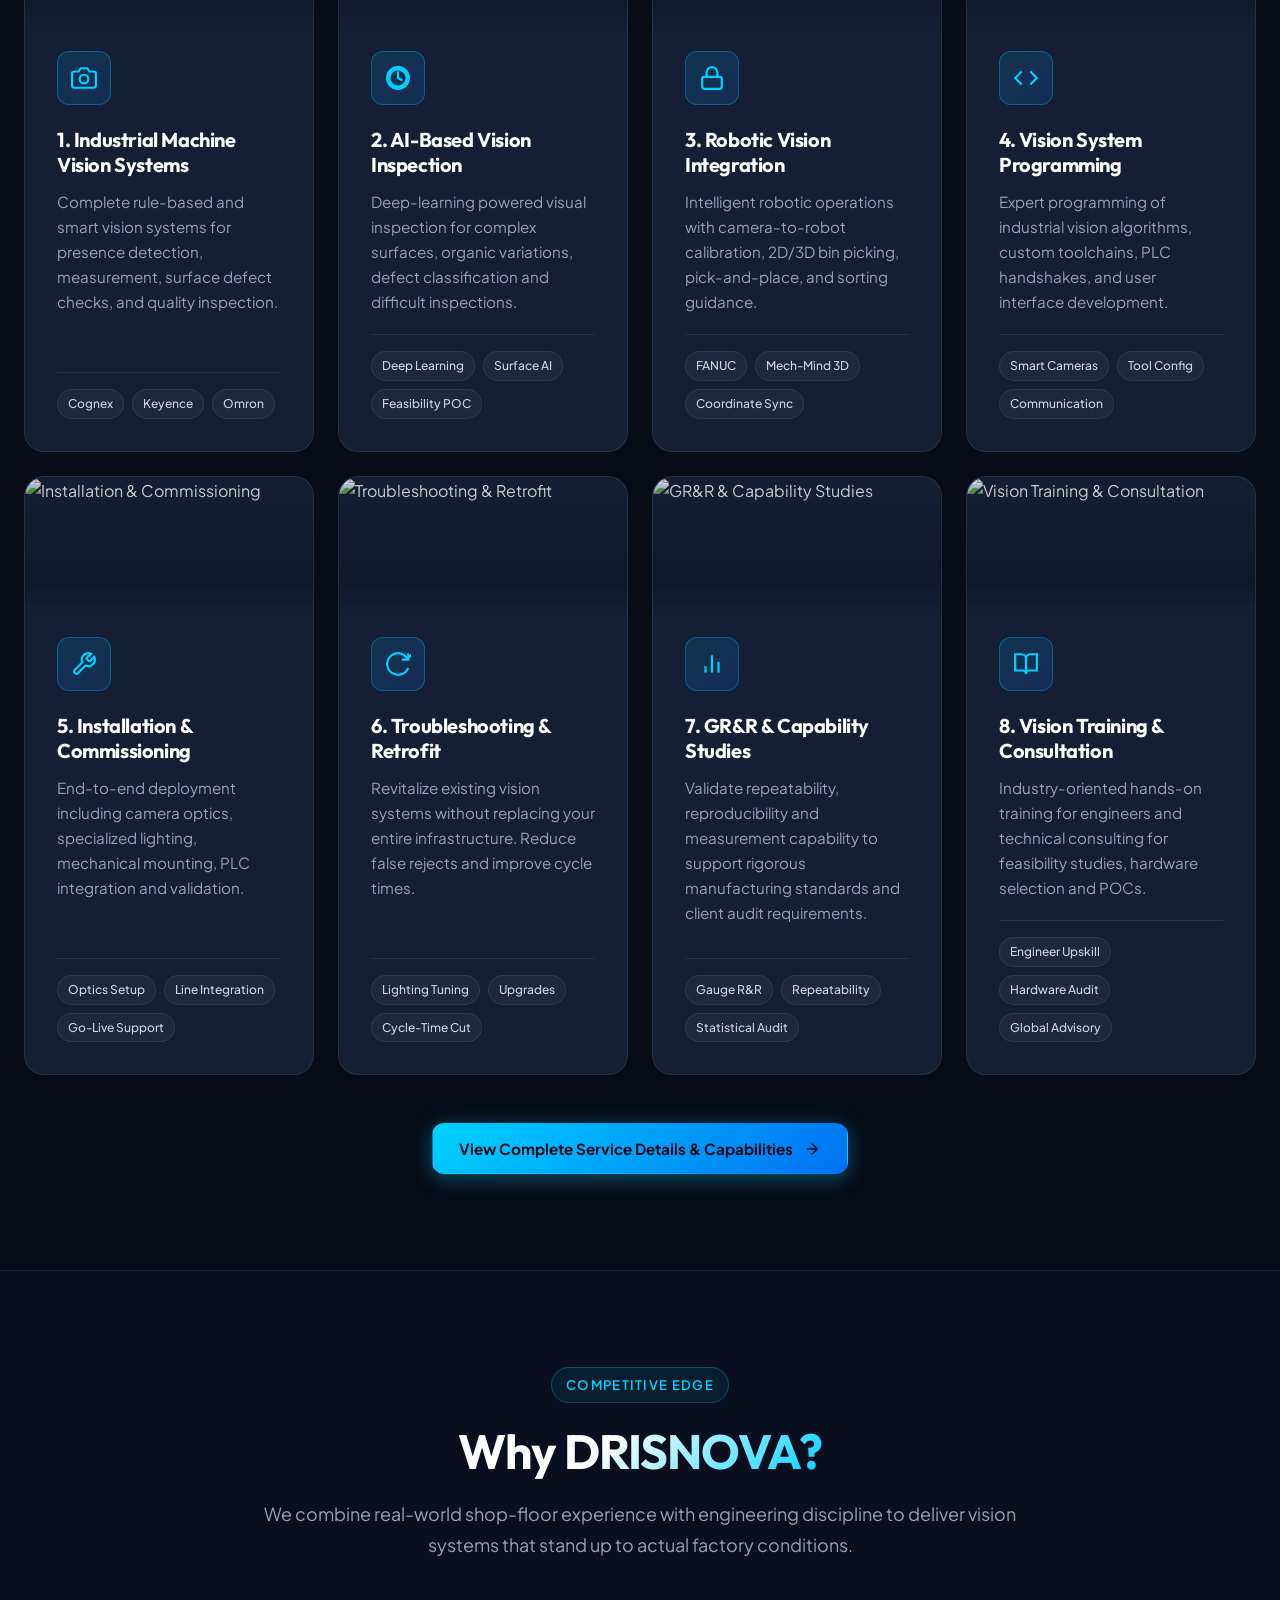
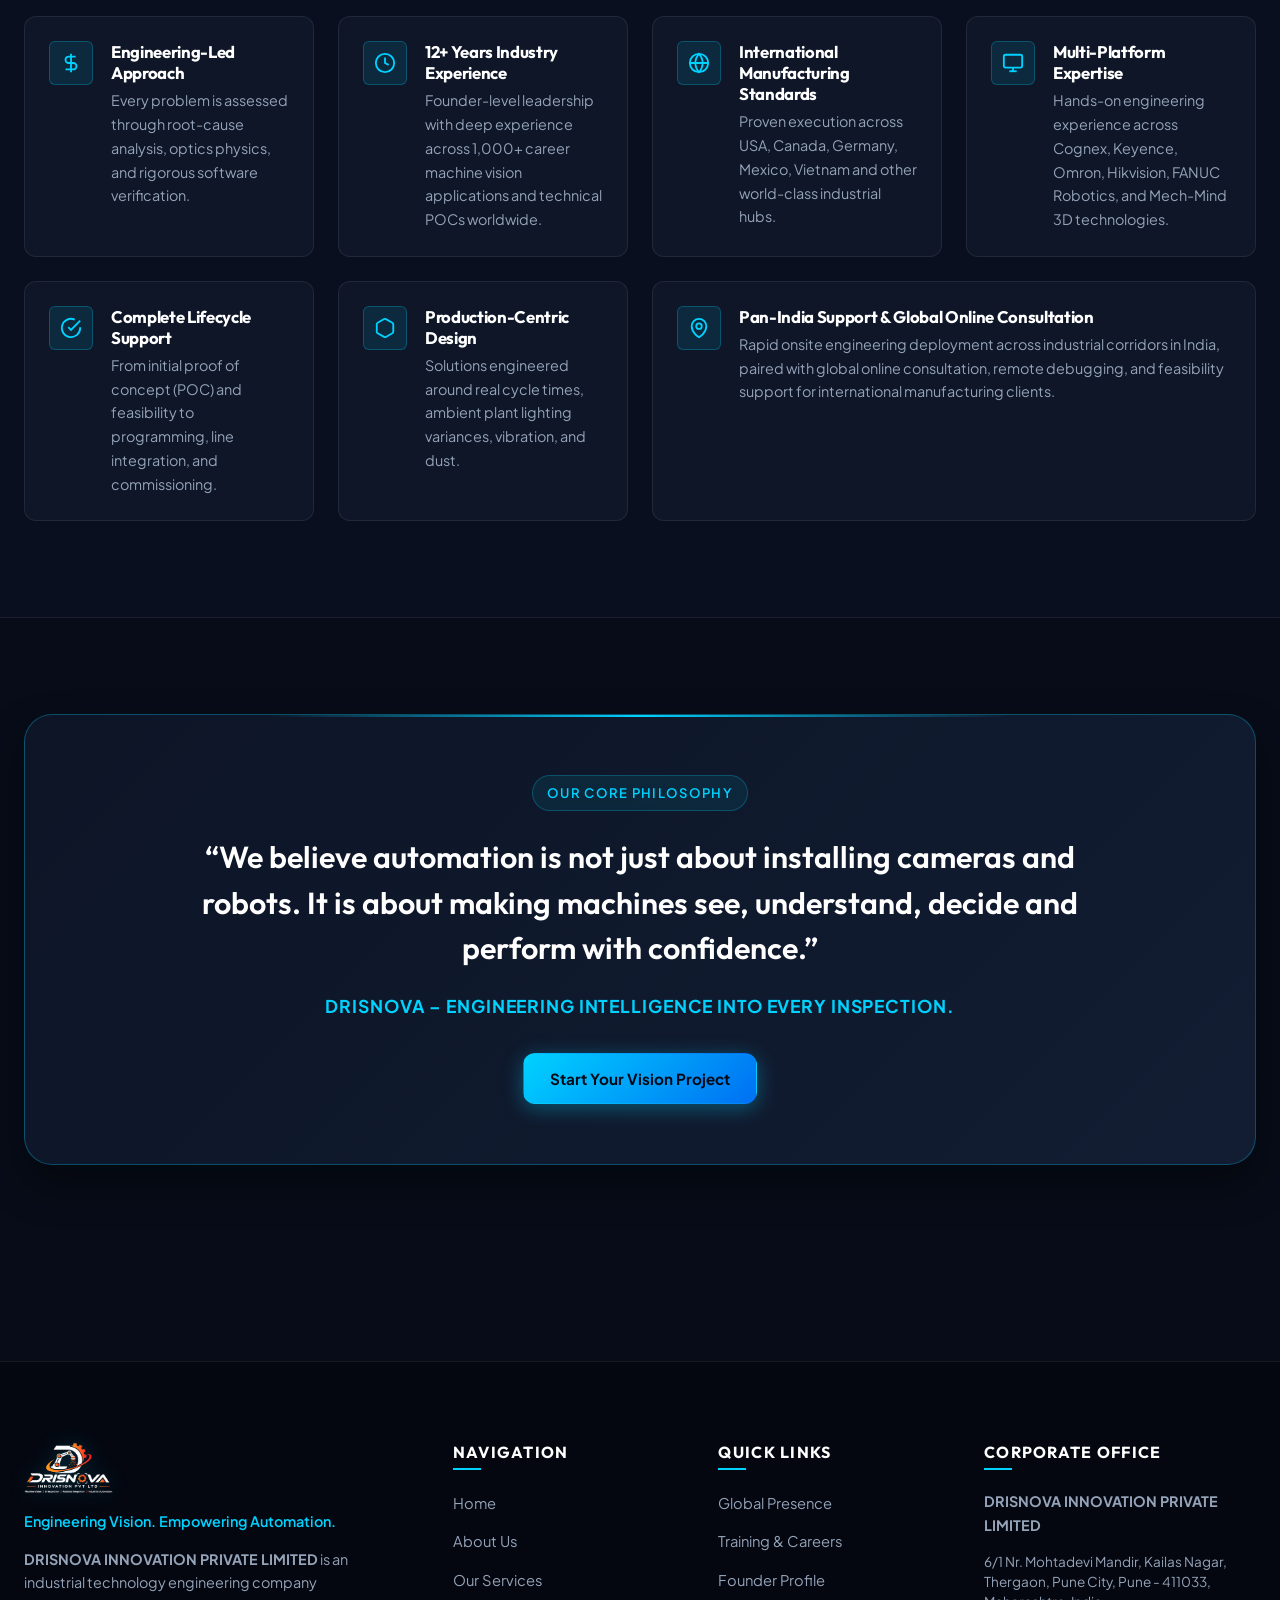
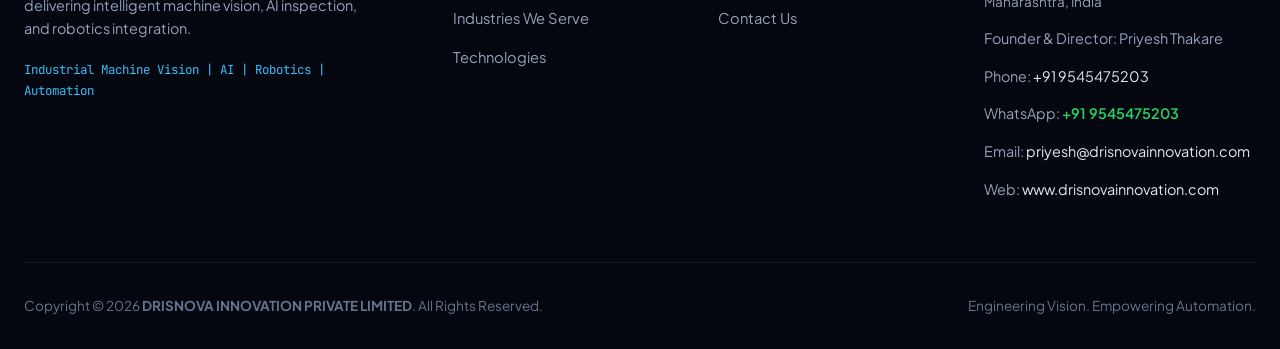
==== commit 24d7af33: "Add rotating camera shutter in O reticle, sequence laser bottom-to-top first, and restore inclined s" ====
--- a/index.html
+++ b/index.html
@@ -106,7 +106,10 @@
           <div class="brand-logo-showcase-box">
             <div class="logo-light-sweep"></div>
             <div class="logo-scanner-beam"></div>
-            <img src="assets/images/drisnova-logo.png" alt="DRISNOVA Innovation Pvt Ltd - Official Logo" class="brand-showcase-img animated-metallic-logo">
+            <div class="brand-logo-composite">
+              <img src="assets/images/drisnova-logo-base.png" alt="DRISNOVA Innovation Pvt Ltd - Official Logo" class="brand-showcase-img">
+              <img src="assets/images/camera-shutter.png" alt="Camera Shutter Aperture" class="rotating-camera-shutter">
+            </div>
           </div>
 
           <div class="brand-card-body">
--- a/css/style.css
+++ b/css/style.css
@@ -661,53 +661,48 @@
   box-shadow: inset 0 0 30px rgba(0, 0, 0, 0.5), 0 0 20px rgba(0, 210, 255, 0.08);
 }
 
-/* 1. Precision Vertical Scanner Beam (Forming a PLUS (+) reticle with Horizontal Beam) */
+/* 1. Metallic Shimmer Light Sweep across Chrome Logo (Restored previous inclined position, runs after bottom-to-top laser) */
 .logo-light-sweep {
   position: absolute;
-  top: 6%;
-  bottom: 6%;
-  width: 2px;
-  background: linear-gradient(180deg, transparent 0%, rgba(0, 210, 255, 0.4) 20%, #00d2ff 50%, rgba(0, 210, 255, 0.4) 80%, transparent 100%);
-  box-shadow: 0 0 10px #00d2ff, 0 0 18px rgba(0, 210, 255, 0.6);
-  transform: none; /* Changed from inclined rotate(25deg) to vertical to form a PLUS (+) */
-  animation: logo-laser-scan-v 5.5s ease-in-out infinite;
+  top: -60%;
+  left: -130%;
+  width: 70%;
+  height: 220%;
+  background: linear-gradient(
+    115deg,
+    transparent 20%,
+    rgba(255, 255, 255, 0.0) 35%,
+    rgba(0, 210, 255, 0.25) 46%,
+    rgba(255, 255, 255, 0.65) 50%,
+    rgba(249, 115, 22, 0.3) 54%,
+    rgba(255, 255, 255, 0.0) 65%,
+    transparent 80%
+  );
+  transform: rotate(25deg);
+  animation: metallic-light-sweep 6s cubic-bezier(0.4, 0, 0.2, 1) infinite;
   pointer-events: none;
-  opacity: 0;
   z-index: 2;
 }
 
-@keyframes logo-laser-scan-v {
-  0%, 6% {
-    left: 20%;
+@keyframes metallic-light-sweep {
+  0%, 48% {
+    left: -130%;
     opacity: 0;
   }
-  12% {
-    left: 20%;
+  52% {
     opacity: 0.95;
   }
-  38% {
-    left: 80%;
+  86% {
+    left: 140%;
     opacity: 0.95;
   }
-  48% {
-    left: 50%;
-    opacity: 1;
-  }
-  68% {
-    left: 50%;
-    opacity: 1;
-  }
-  78% {
-    left: 20%;
-    opacity: 0.95;
-  }
-  85%, 100% {
-    left: 20%;
+  90%, 100% {
+    left: 140%;
     opacity: 0;
   }
 }
 
-/* 2. Precision Horizontal Scanner Beam (Crossing with Vertical Beam to form a PLUS (+)) */
+/* 2. Precision Laser Scanner Beam (Scanning from Bottom to Top First) */
 .logo-scanner-beam {
   position: absolute;
   left: 6%;
@@ -715,44 +710,48 @@
   height: 2px;
   background: linear-gradient(90deg, transparent 0%, rgba(0, 210, 255, 0.4) 20%, #00d2ff 50%, rgba(0, 210, 255, 0.4) 80%, transparent 100%);
   box-shadow: 0 0 10px #00d2ff, 0 0 18px rgba(0, 210, 255, 0.6);
-  animation: logo-laser-scan-h 5.5s ease-in-out infinite;
+  animation: logo-laser-scan-bottom-to-top 6s ease-in-out infinite;
   pointer-events: none;
   opacity: 0;
   z-index: 2;
 }
 
-@keyframes logo-laser-scan-h {
-  0%, 6% {
-    top: 20%;
+@keyframes logo-laser-scan-bottom-to-top {
+  0% {
+    top: 88%;
     opacity: 0;
   }
-  12% {
-    top: 20%;
+  6% {
+    top: 88%;
     opacity: 0.95;
   }
   38% {
-    top: 80%;
+    top: 12%;
     opacity: 0.95;
   }
-  48% {
-    top: 50%;
-    opacity: 1;
-  }
-  68% {
-    top: 50%;
-    opacity: 1;
-  }
-  78% {
-    top: 20%;
-    opacity: 0.95;
-  }
-  85%, 100% {
-    top: 20%;
+  44% {
+    top: 12%;
     opacity: 0;
   }
-}
-
-/* 3. Floating Levitation & Specular Glow for 3D Metallic Logo */
+  45%, 100% {
+    top: 88%;
+    opacity: 0;
+  }
+}
+
+/* 3. Floating Levitation & Live Rotating Camera Shutter for DRISNOVA Logo */
+.brand-logo-composite {
+  position: relative;
+  display: inline-block;
+  width: 100%;
+  max-width: 320px;
+  line-height: 0;
+  animation: logo-3d-float 5s ease-in-out infinite;
+  transform-origin: center center;
+  will-change: transform, filter;
+  z-index: 1;
+}
+
 .brand-showcase-img {
   width: 100%;
   max-width: 320px;
@@ -761,14 +760,71 @@
   display: block;
   filter: drop-shadow(0 4px 18px rgba(0, 210, 255, 0.4));
   transition: transform var(--transition-normal);
-  position: relative;
-  z-index: 1;
-}
-
-.animated-metallic-logo {
-  animation: logo-3d-float 5s ease-in-out infinite;
+}
+
+/* Authentic Camera Iris / Shutter Rotation Animation */
+.rotating-camera-shutter {
+  position: absolute;
+  left: 65.373%;
+  top: 69.883%;
+  width: 9.823%;
+  height: auto;
+  aspect-ratio: 1 / 1;
+  transform: translate(-50%, -50%) rotate(0deg);
   transform-origin: center center;
+  animation: camera-shutter-rotate 8s cubic-bezier(0.4, 0, 0.2, 1) infinite;
+  pointer-events: none;
+  z-index: 3;
   will-change: transform, filter;
+}
+
+@keyframes camera-shutter-rotate {
+  0% {
+    transform: translate(-50%, -50%) rotate(0deg) scale(1);
+    filter: drop-shadow(0 0 3px rgba(249, 115, 22, 0.5));
+  }
+  20% {
+    transform: translate(-50%, -50%) rotate(90deg) scale(1);
+    filter: drop-shadow(0 0 5px rgba(249, 115, 22, 0.6));
+  }
+  25% {
+    /* Camera Shutter Click / Iris Snap */
+    transform: translate(-50%, -50%) rotate(105deg) scale(0.91);
+    filter: drop-shadow(0 0 10px rgba(0, 210, 255, 0.9)) brightness(1.25);
+  }
+  30% {
+    transform: translate(-50%, -50%) rotate(120deg) scale(1.04);
+    filter: drop-shadow(0 0 6px rgba(249, 115, 22, 0.7));
+  }
+  35% {
+    transform: translate(-50%, -50%) rotate(135deg) scale(1);
+    filter: drop-shadow(0 0 3px rgba(249, 115, 22, 0.5));
+  }
+  50% {
+    transform: translate(-50%, -50%) rotate(180deg) scale(1);
+    filter: drop-shadow(0 0 4px rgba(249, 115, 22, 0.5));
+  }
+  70% {
+    transform: translate(-50%, -50%) rotate(270deg) scale(1);
+    filter: drop-shadow(0 0 5px rgba(249, 115, 22, 0.6));
+  }
+  75% {
+    /* Second Camera Shutter Click / Iris Snap */
+    transform: translate(-50%, -50%) rotate(285deg) scale(0.91);
+    filter: drop-shadow(0 0 10px rgba(0, 210, 255, 0.9)) brightness(1.25);
+  }
+  80% {
+    transform: translate(-50%, -50%) rotate(300deg) scale(1.04);
+    filter: drop-shadow(0 0 6px rgba(249, 115, 22, 0.7));
+  }
+  85% {
+    transform: translate(-50%, -50%) rotate(315deg) scale(1);
+    filter: drop-shadow(0 0 3px rgba(249, 115, 22, 0.5));
+  }
+  100% {
+    transform: translate(-50%, -50%) rotate(360deg) scale(1);
+    filter: drop-shadow(0 0 3px rgba(249, 115, 22, 0.5));
+  }
 }
 
 @keyframes logo-3d-float {
@@ -782,10 +838,14 @@
   }
 }
 
-.brand-hero-card:hover .animated-metallic-logo {
+.brand-hero-card:hover .brand-logo-composite {
   animation-play-state: paused;
   transform: translateY(-4px) scale(1.035);
   filter: drop-shadow(0 16px 32px rgba(0, 210, 255, 0.65)) drop-shadow(0 0 22px rgba(249, 115, 22, 0.45));
+}
+
+.brand-hero-card:hover .rotating-camera-shutter {
+  animation-duration: 4s;
 }
 
 .brand-card-title {
@@ -2473,6 +2533,7 @@
     margin-top: 10px;
   }
 
+  .brand-logo-composite,
   .brand-showcase-img {
     max-width: 260px;
   }
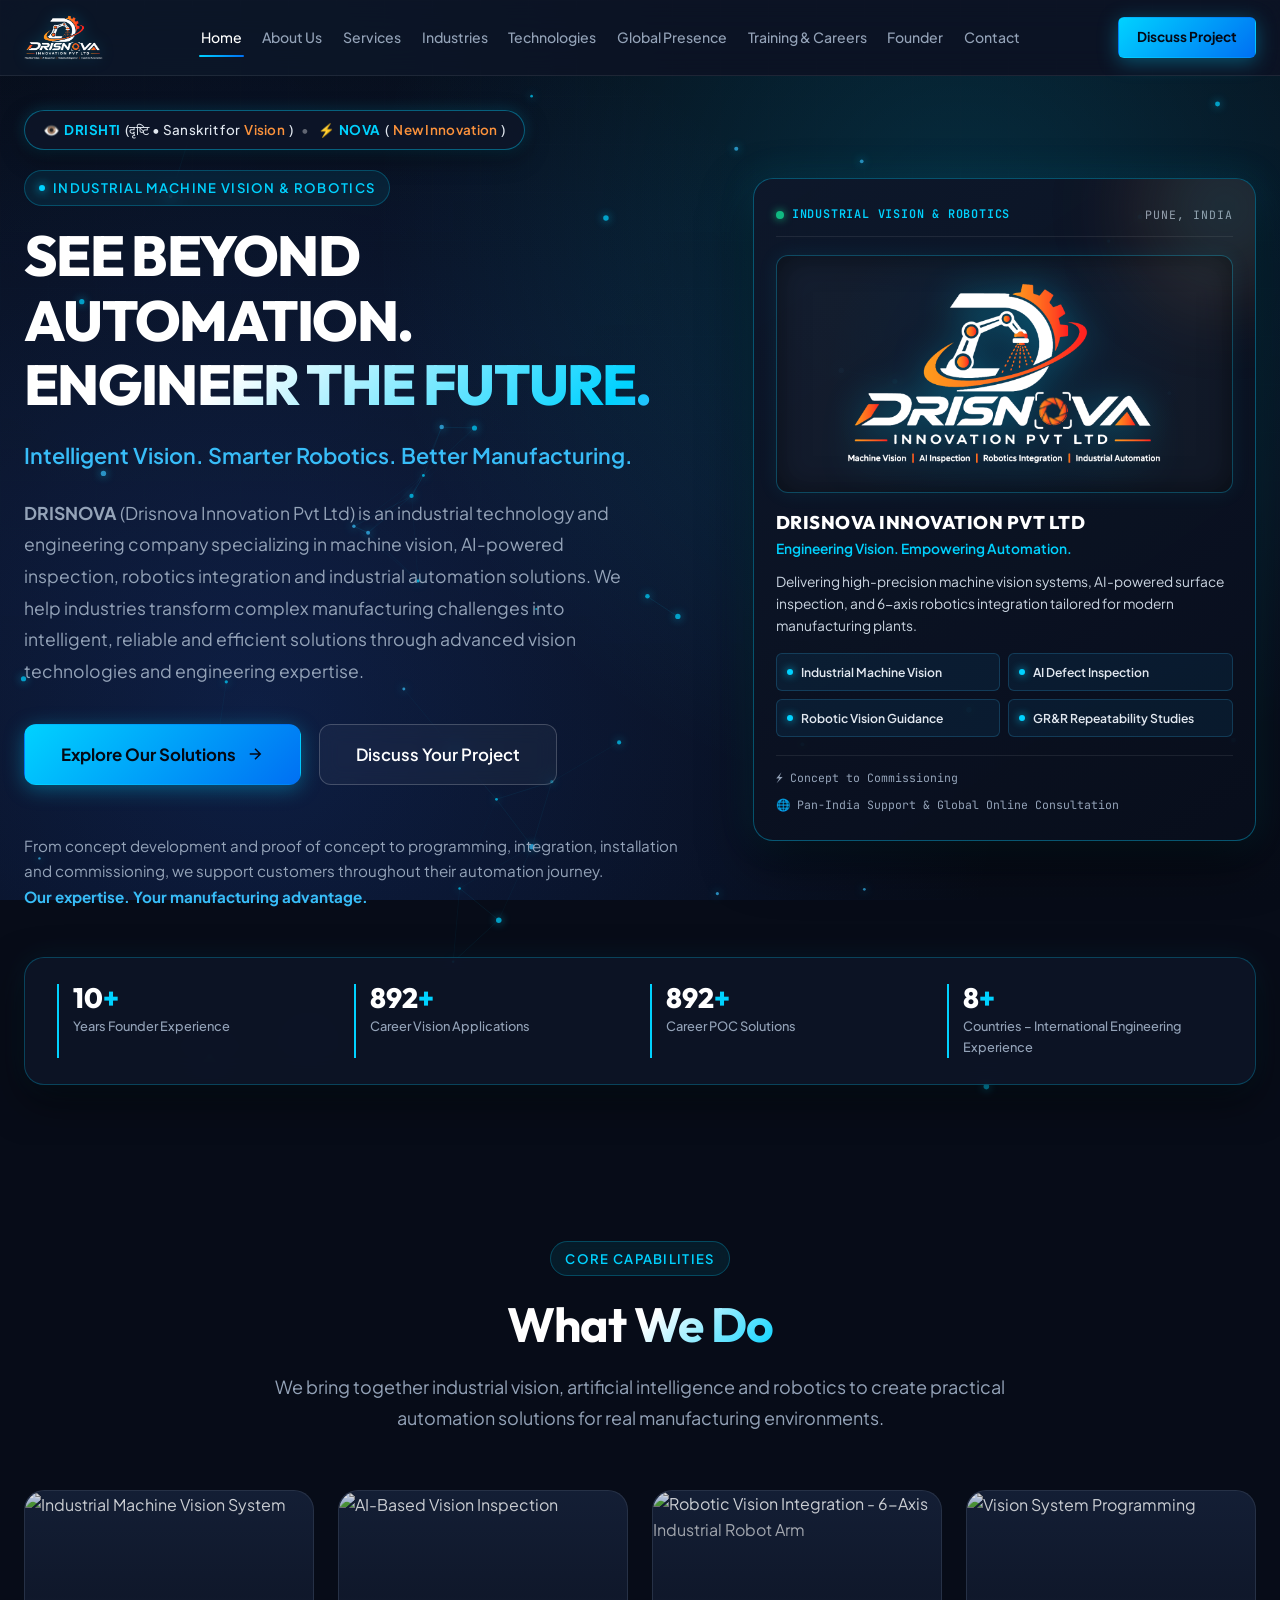
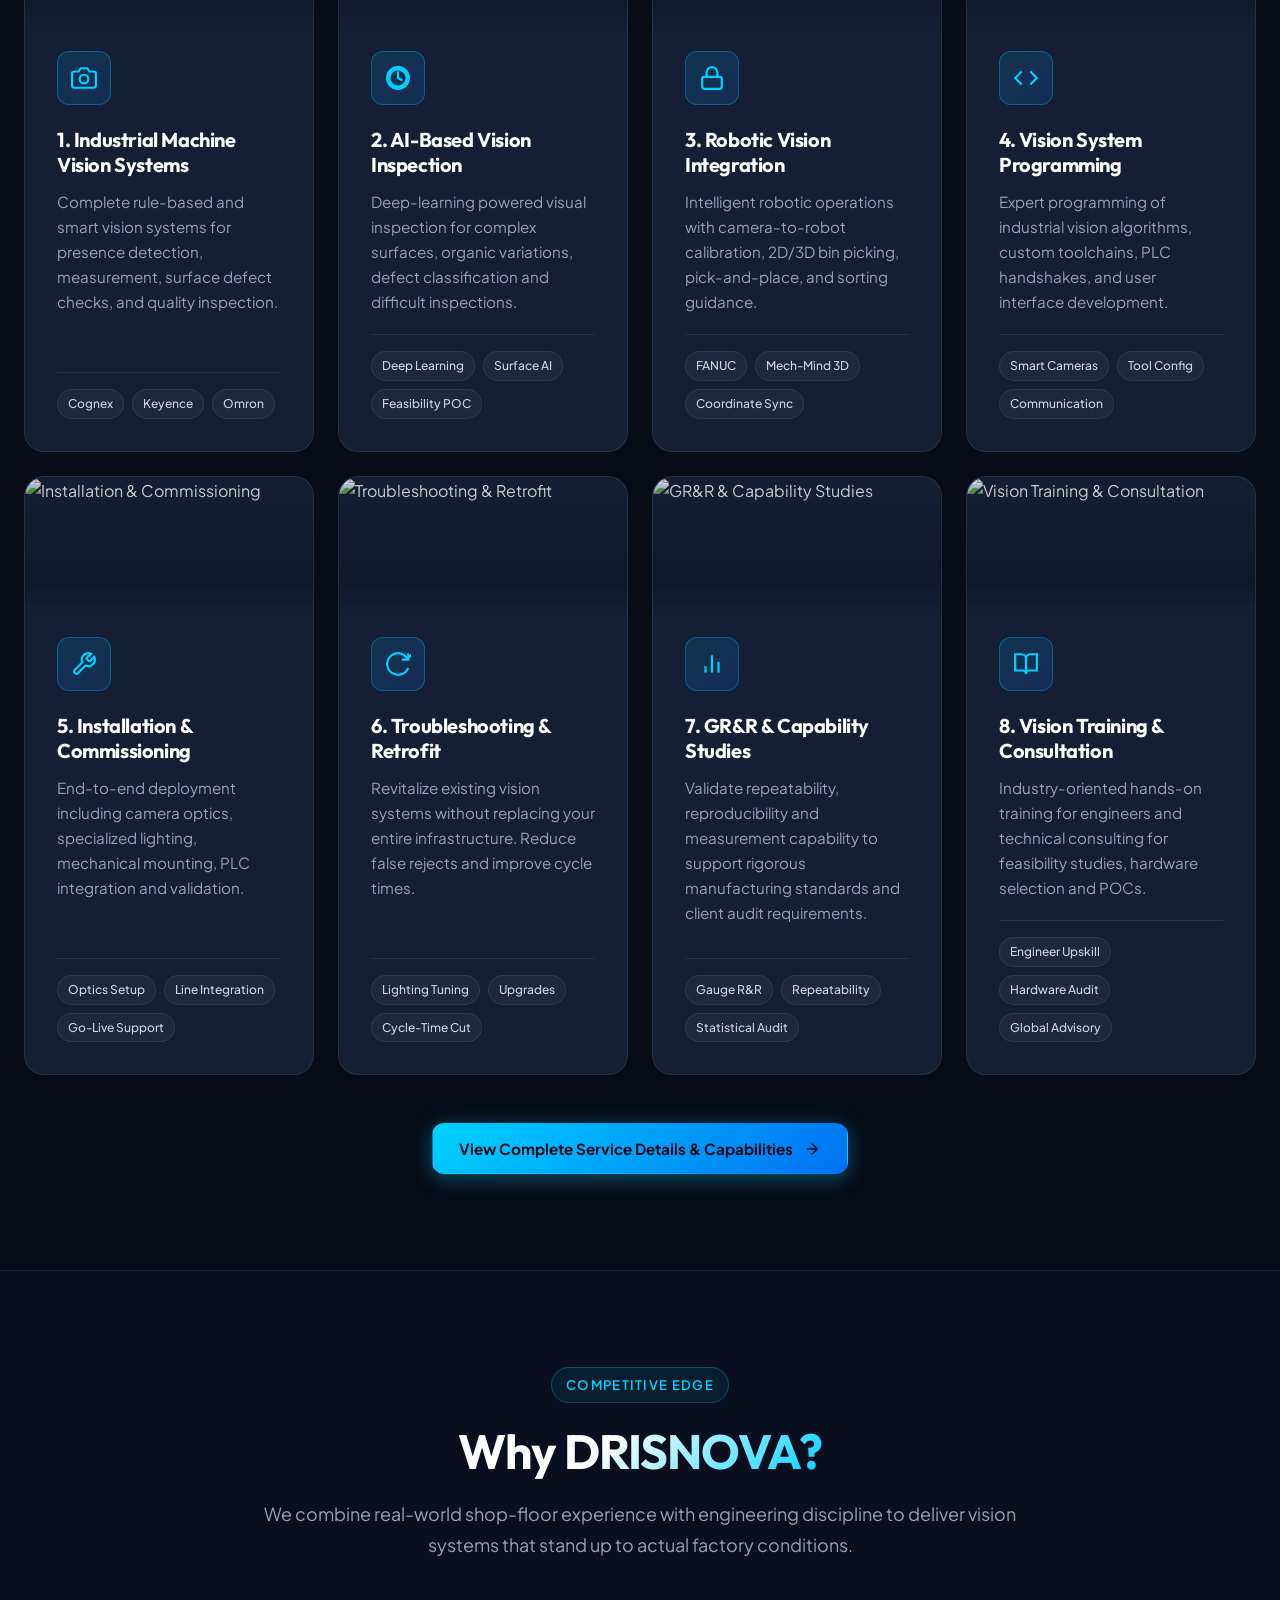
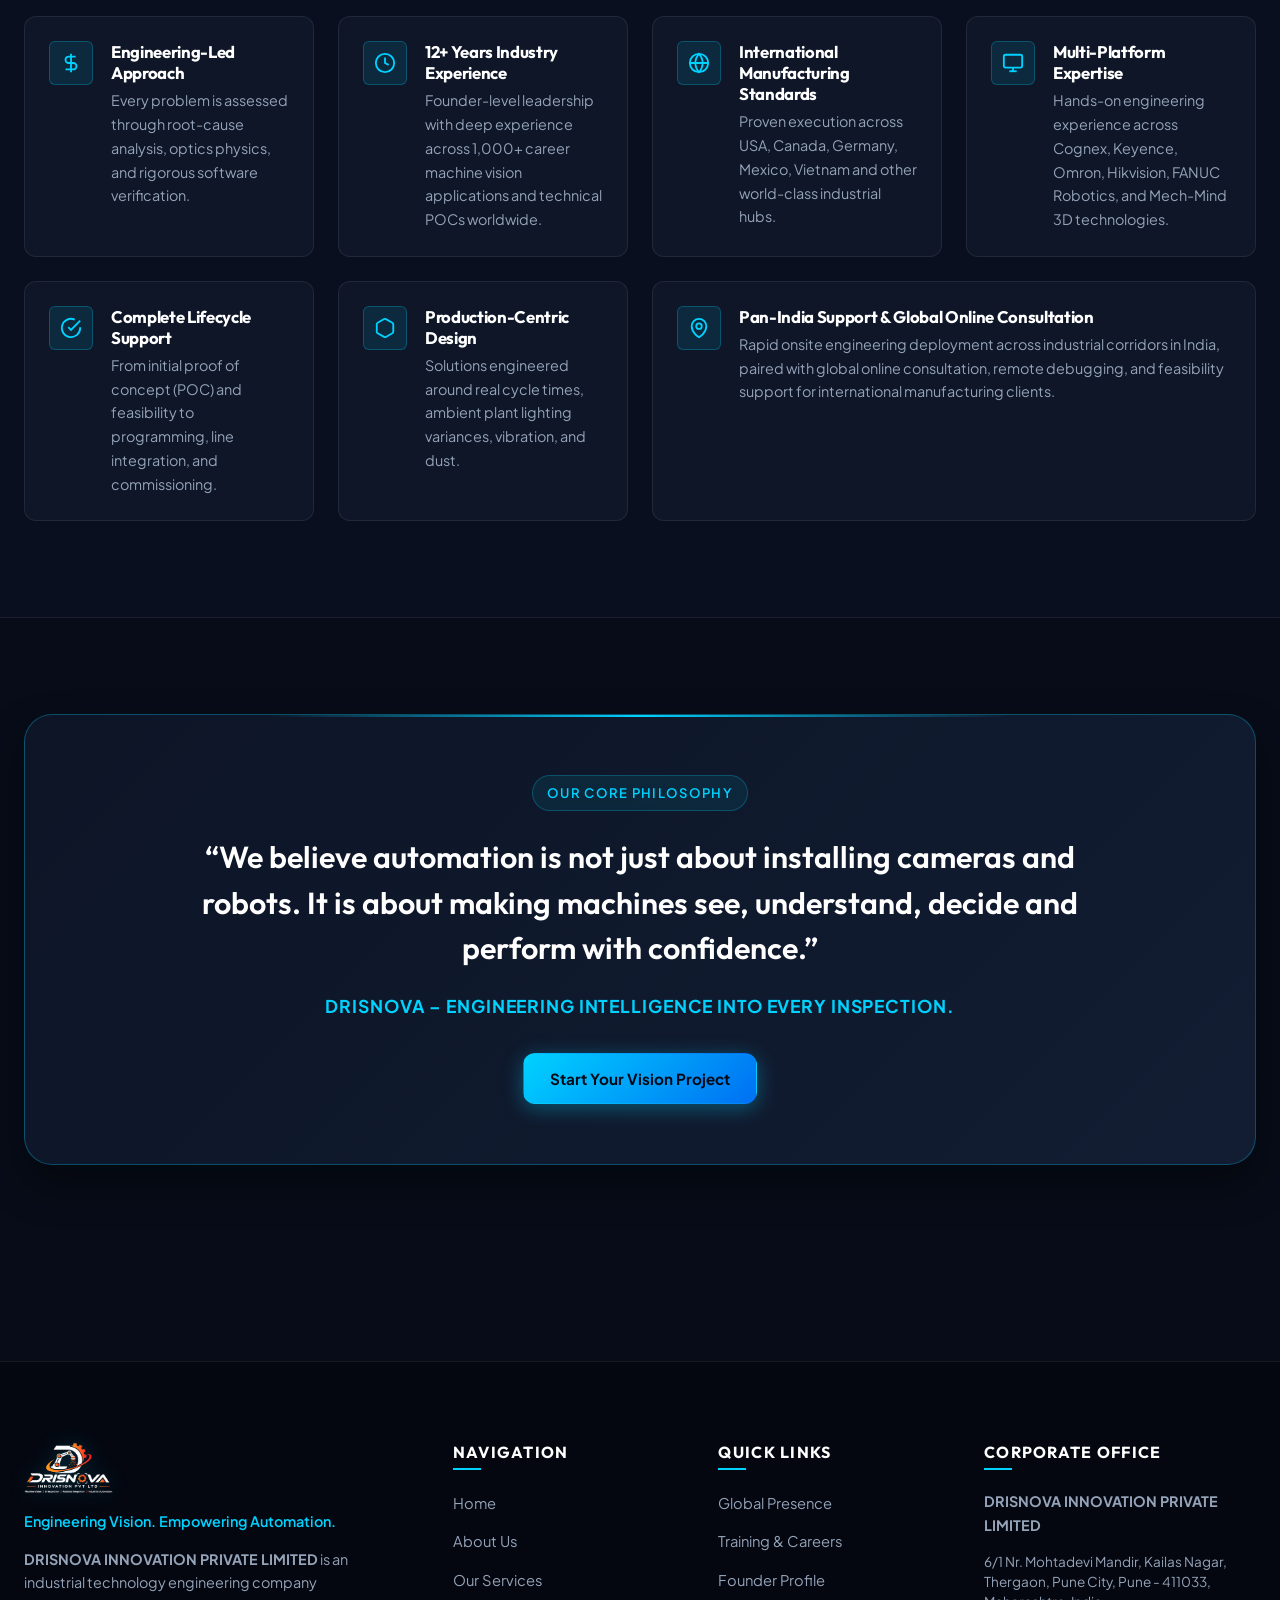
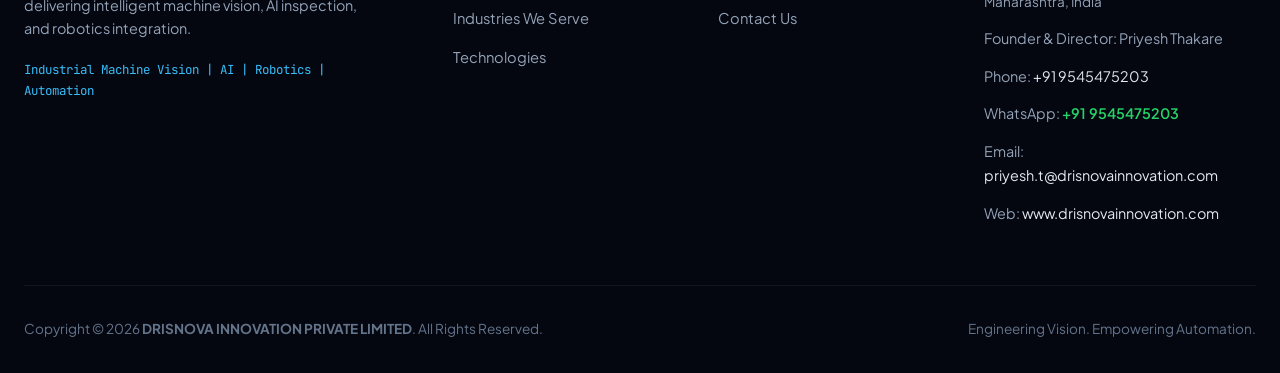
==== commit f234ca4b: "Update official email address to priyesh.t@drisnovainnovation.com across entire website" ====
--- a/index.html
+++ b/index.html
@@ -557,7 +557,7 @@
             <p>Founder & Director: Priyesh Thakare</p>
             <p>Phone: <a href="tel:+919545475203">+91 9545475203</a></p>
             <p>WhatsApp: <a href="https://wa.me/919545475203?text=Hello%20DRISNOVA%20Team%2C%20I%20would%20like%20to%20discuss%20a%20project." target="_blank" rel="noopener" style="color: #25D366; font-weight: 600;">+91 9545475203</a></p>
-            <p>Email: <a href="mailto:priyesh@drisnovainnovation.com">priyesh@drisnovainnovation.com</a></p>
+            <p>Email: <a href="mailto:priyesh.t@drisnovainnovation.com">priyesh.t@drisnovainnovation.com</a></p>
             <p>Web: <a href="http://www.drisnovainnovation.com" target="_blank" rel="noopener">www.drisnovainnovation.com</a></p>
           </div>
         </div>
--- a/css/style.css
+++ b/css/style.css
@@ -661,7 +661,7 @@
   box-shadow: inset 0 0 30px rgba(0, 0, 0, 0.5), 0 0 20px rgba(0, 210, 255, 0.08);
 }
 
-/* 1. Metallic Shimmer Light Sweep across Chrome Logo (Restored previous inclined position, runs after bottom-to-top laser) */
+/* 1. Metallic Shimmer Light Sweep (Original Top-Left to Bottom-Right Corner Sweep) */
 .logo-light-sweep {
   position: absolute;
   top: -60%;
@@ -673,8 +673,8 @@
     transparent 20%,
     rgba(255, 255, 255, 0.0) 35%,
     rgba(0, 210, 255, 0.25) 46%,
-    rgba(255, 255, 255, 0.65) 50%,
-    rgba(249, 115, 22, 0.3) 54%,
+    rgba(255, 255, 255, 0.75) 50%,
+    rgba(249, 115, 22, 0.35) 54%,
     rgba(255, 255, 255, 0.0) 65%,
     transparent 80%
   );
